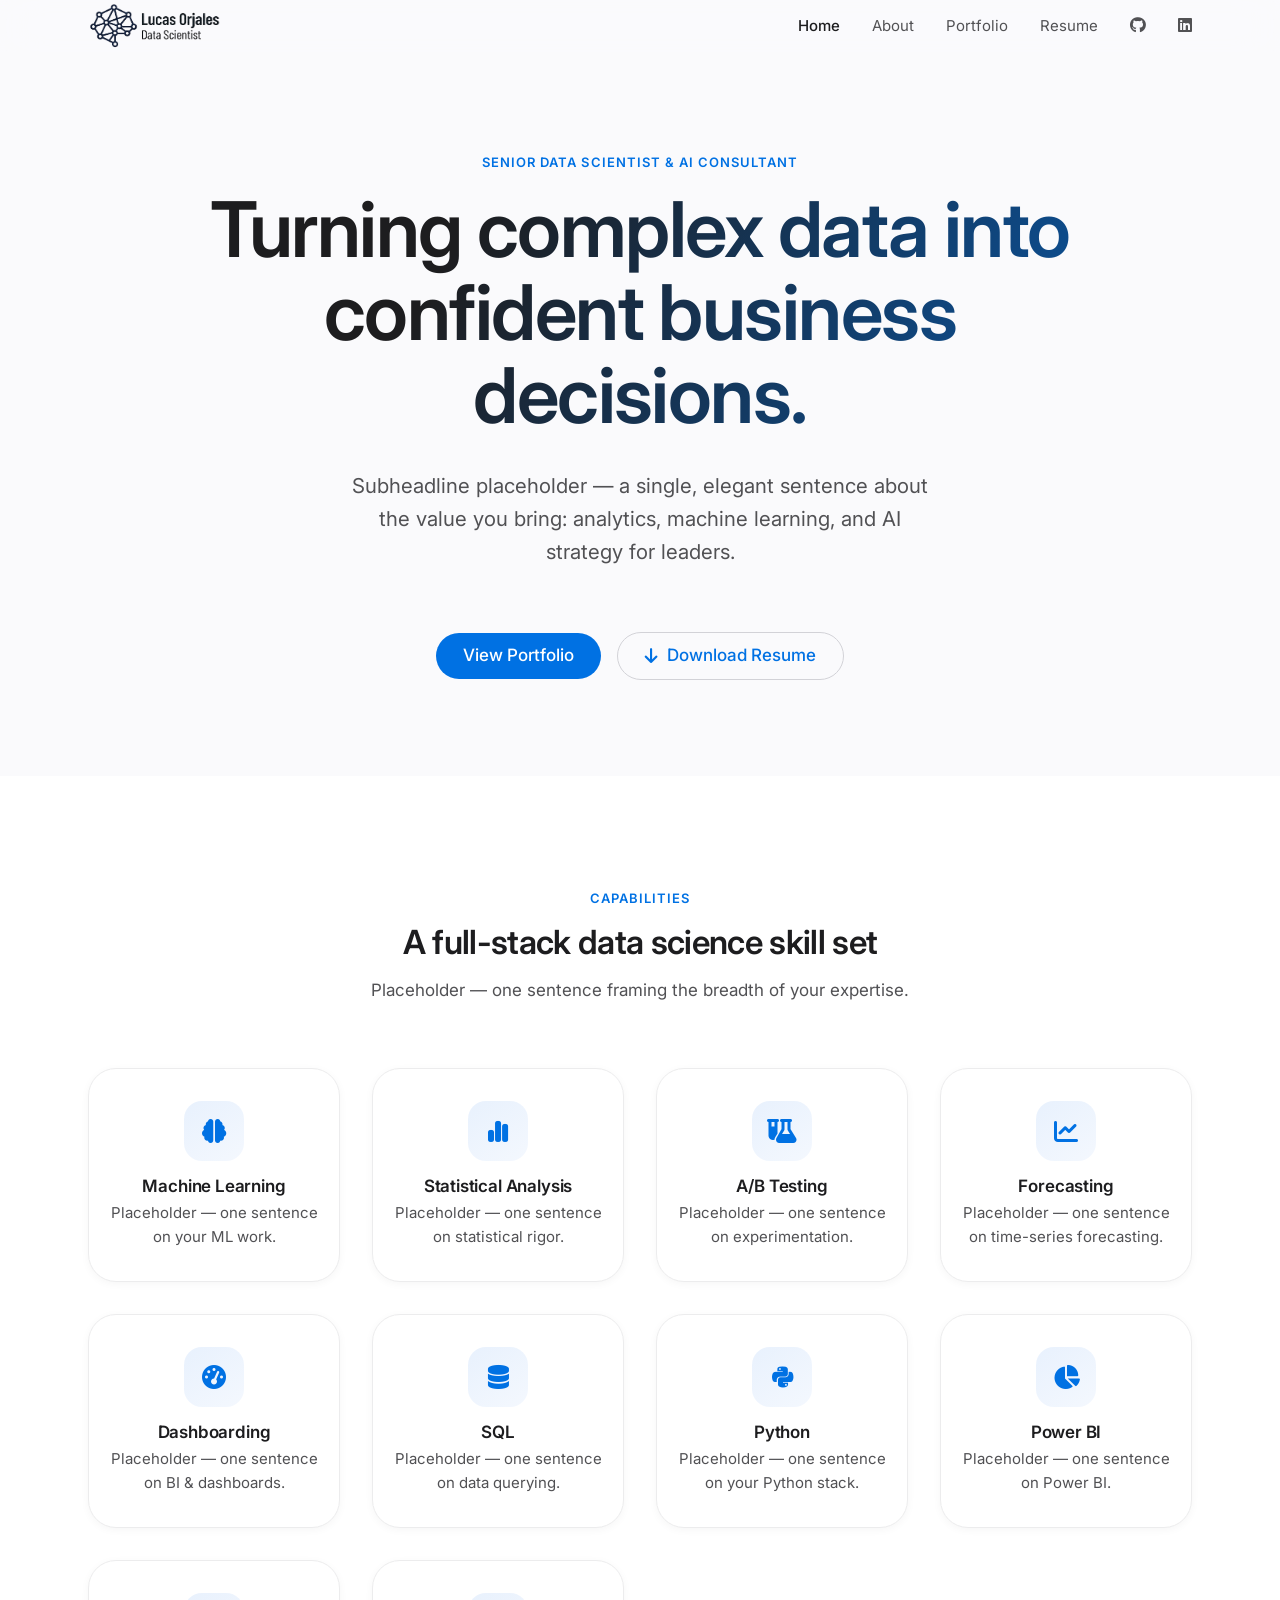
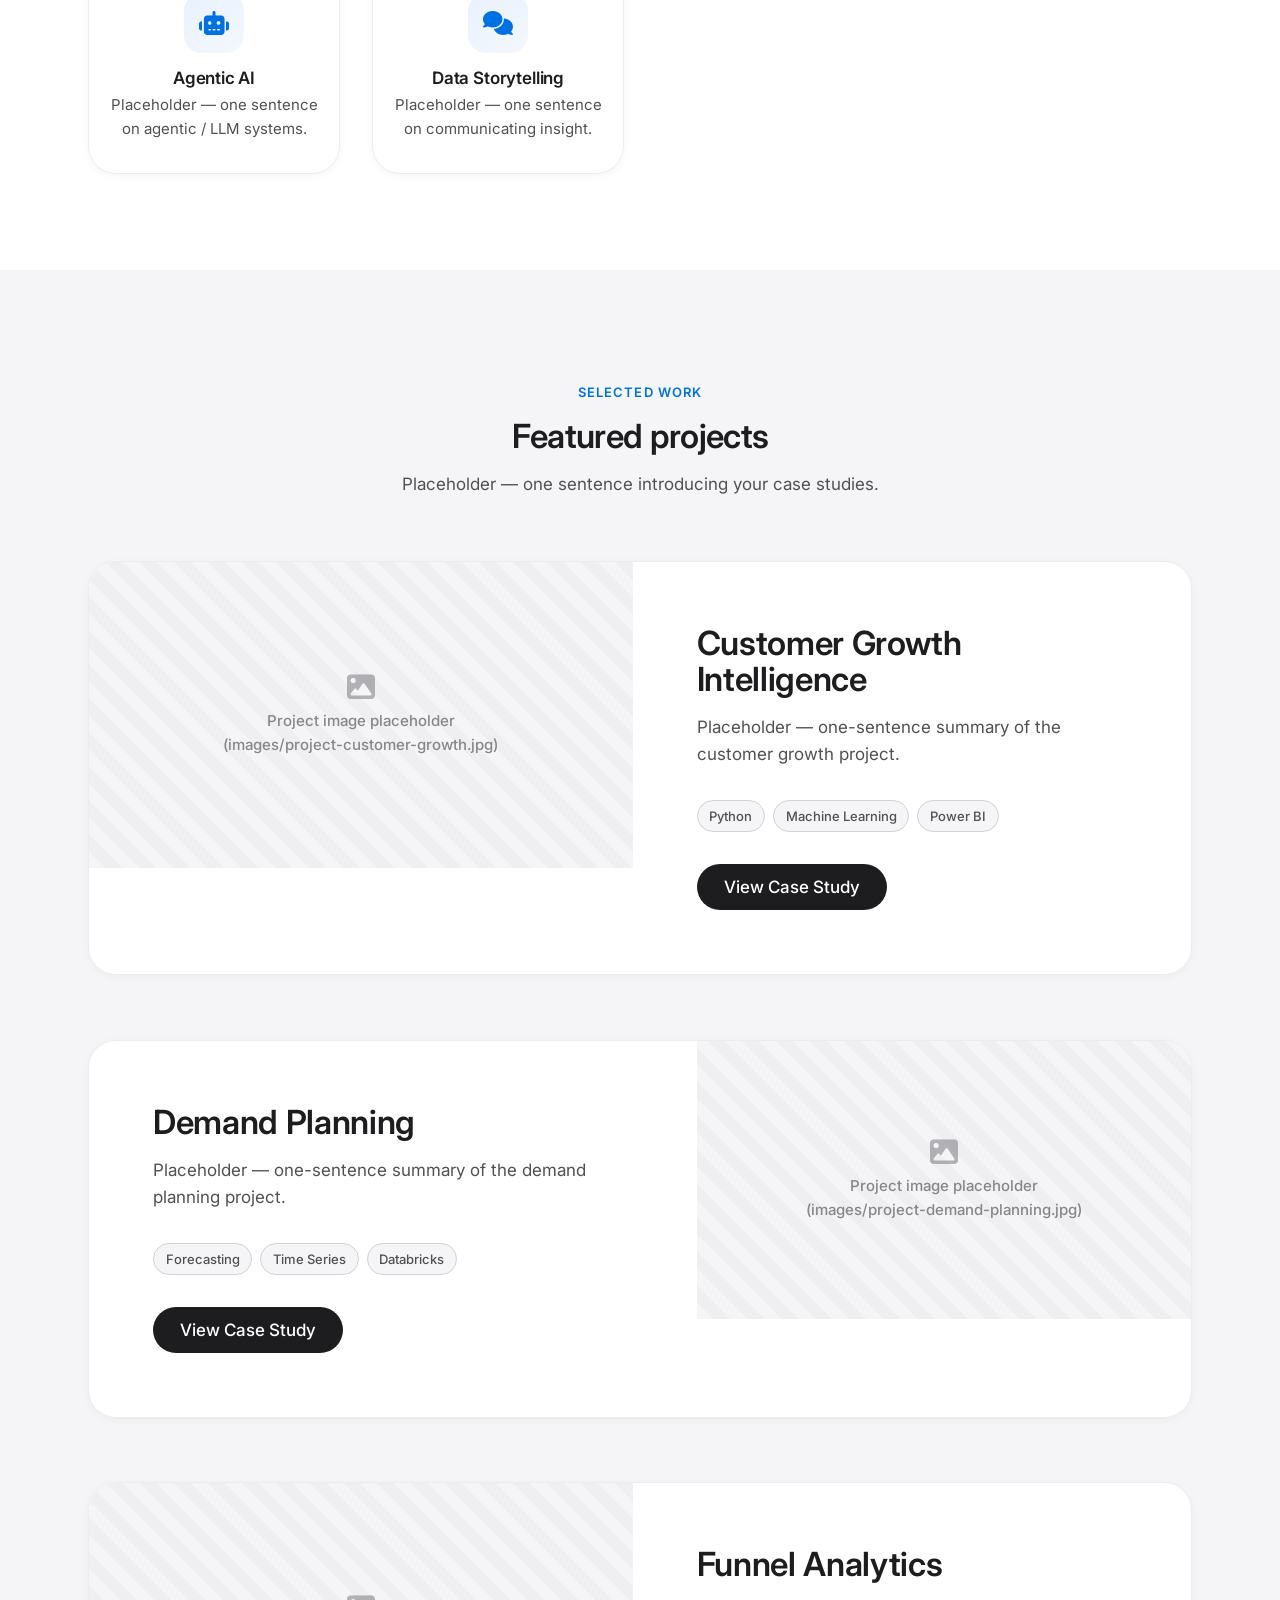
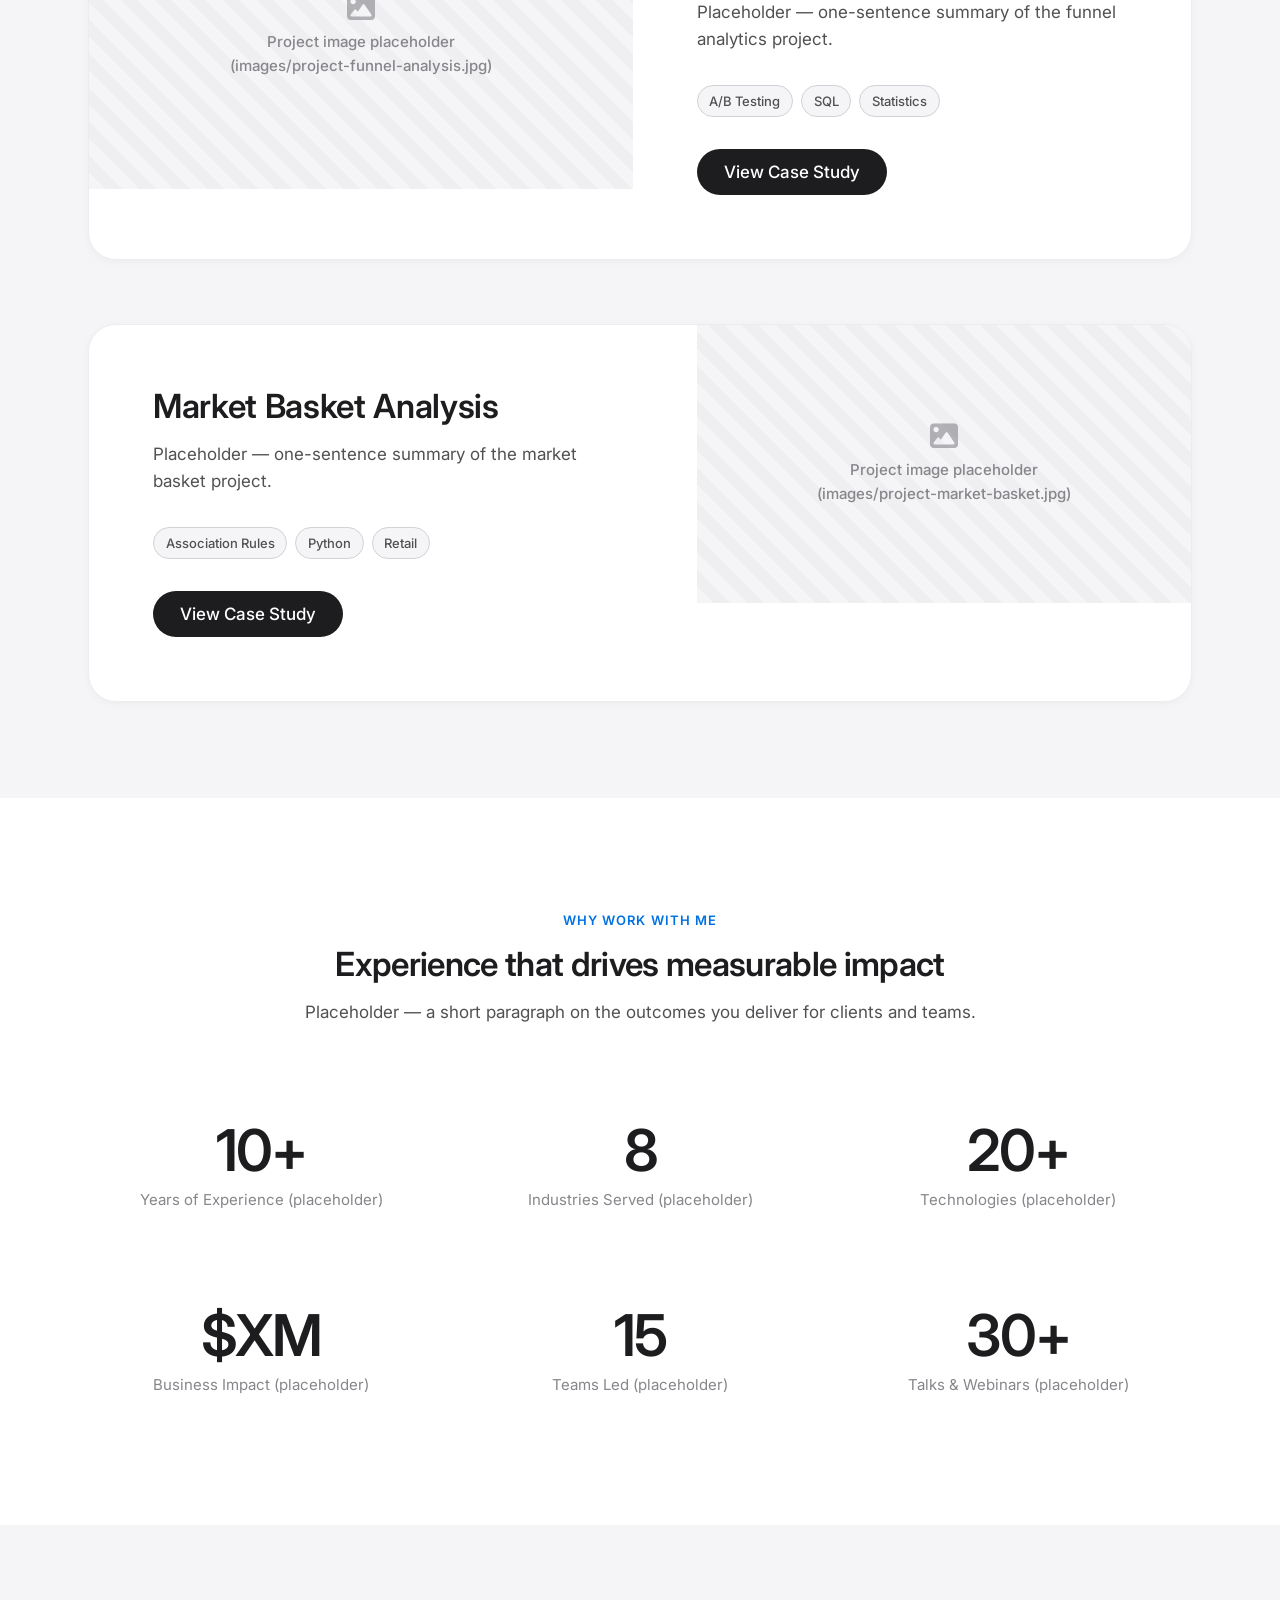
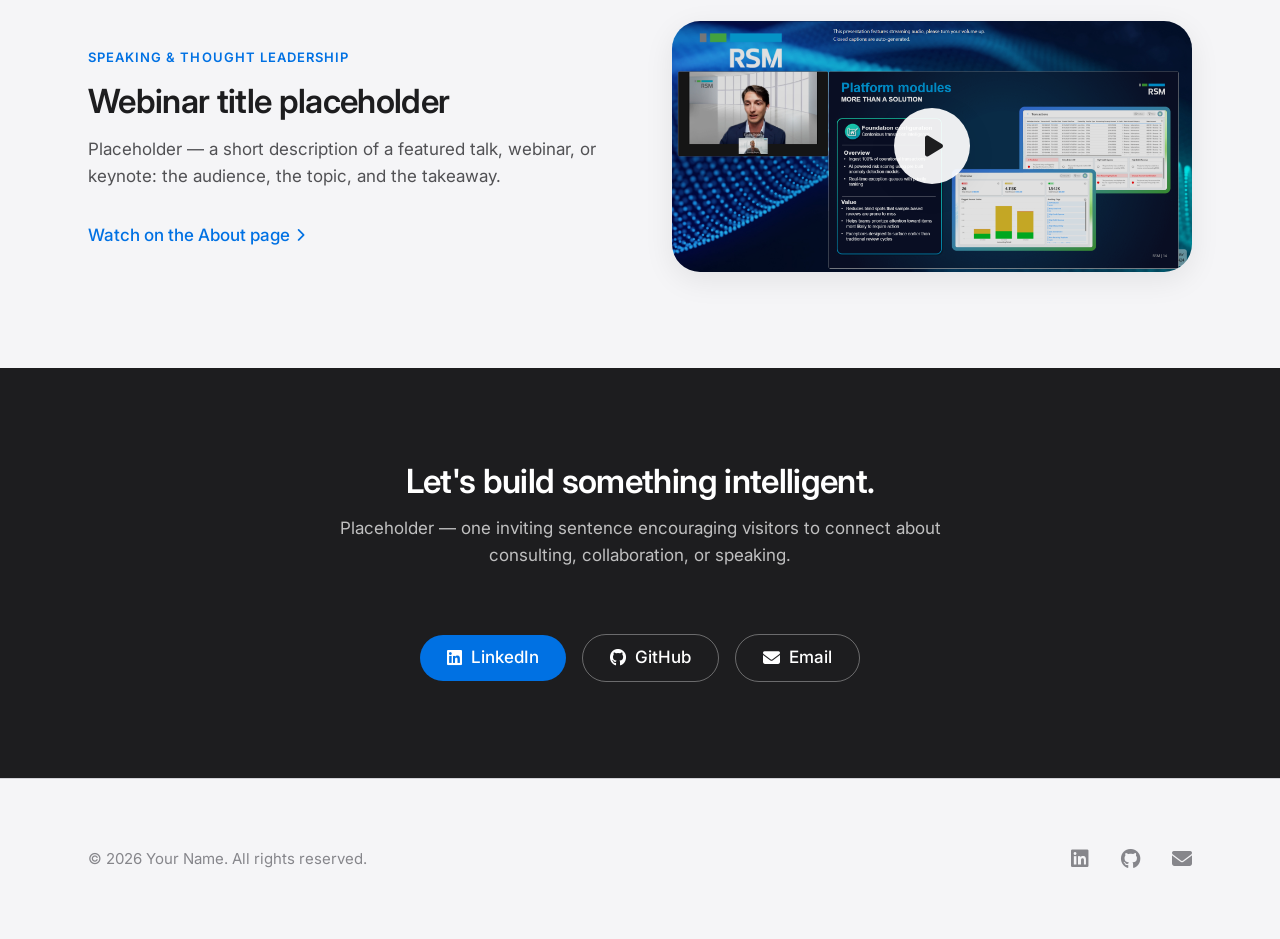
==== index.html @ f29659c0 "Add files via upload Initial files for testing github pages" ====
<!DOCTYPE html>
<html lang="en">
<head>
  <meta charset="UTF-8" />
  <meta name="viewport" content="width=device-width, initial-scale=1.0" />

  <!-- ==========================================================
       REPLACE: page title & meta description for SEO
       ========================================================== -->
  <title>Lucas Orjales — Supervisor Data Scientist</title>
  <meta name="description" content="Placeholder: one-line description of who you are and what you do — used by search engines and social previews." />

  <!-- Social / Open Graph preview (REPLACE image + text) -->
  <meta property="og:title" content="Lucas Orjales — Supervisor Data Scientist" />
  <meta property="og:description" content="Placeholder social share description." />
  <meta property="og:image" content="images/og-preview.jpg" />
  <meta property="og:type" content="website" />

  <!-- Favicon (REPLACE with your own icon) -->
  <link rel="icon" type="image/png" href="images/icon_white.png" />

  <!-- Google Fonts — Inter (clean Apple-like sans-serif) -->
  <link rel="preconnect" href="https://fonts.googleapis.com" />
  <link rel="preconnect" href="https://fonts.gstatic.com" crossorigin />
  <link href="https://fonts.googleapis.com/css2?family=Inter:wght@400;500;600;700&display=swap" rel="stylesheet" />

  <!-- Font Awesome (icons) -->
  <link rel="stylesheet" href="https://cdnjs.cloudflare.com/ajax/libs/font-awesome/6.5.2/css/all.min.css" />

  <!-- Site styles -->
  <link rel="stylesheet" href="css/styles.css" />
</head>
<body>

  <!-- =========================================================================
       NAVIGATION  (identical across pages — keep in sync)
       REPLACE: logo text, GitHub & LinkedIn URLs, resume path
       ========================================================================= -->
  <nav class="nav" aria-label="Primary">
    <div class="nav__inner">
      <!-- REPLACE: your name / initials -->
      <a class="nav__logo" href="index.html">
        <img src="images/logo_black.png" alt="Lucas Orjales Logo">
      </a>

      <div class="nav__links">
        <a class="nav__link" href="index.html">Home</a>
        <a class="nav__link" href="about.html">About</a>
        <a class="nav__link" href="portfolio.html">Portfolio</a>
        <!-- REPLACE: resume PDF path (downloads on click) -->
        <a class="nav__link" href="documents/resume.pdf" download>Resume</a>
        <!-- REPLACE: GitHub & LinkedIn URLs -->
        <a class="nav__link nav__link--icon" href="https://github.com/yourusername" target="_blank" rel="noopener" aria-label="GitHub"><i class="fa-brands fa-github"></i></a>
        <a class="nav__link nav__link--icon" href="https://www.linkedin.com/in/yourusername" target="_blank" rel="noopener" aria-label="LinkedIn"><i class="fa-brands fa-linkedin"></i></a>
      </div>

      <!-- Hamburger (mobile only) -->
      <button class="nav__toggle" aria-label="Open menu" aria-expanded="false" aria-controls="mobileMenu">
        <span></span><span></span>
      </button>
    </div>
  </nav>

  <!-- Mobile menu (mirrors nav links) -->
  <div class="mobile-menu" id="mobileMenu">
    <a href="index.html"><i class="fa-solid fa-house"></i>Home</a>
    <a href="about.html"><i class="fa-solid fa-user"></i>About</a>
    <a href="portfolio.html"><i class="fa-solid fa-layer-group"></i>Portfolio</a>
    <a href="documents/resume.pdf" download><i class="fa-solid fa-file-arrow-down"></i>Resume</a>
    <a href="https://github.com/yourusername" target="_blank" rel="noopener"><i class="fa-brands fa-github"></i>GitHub</a>
    <a href="https://www.linkedin.com/in/yourusername" target="_blank" rel="noopener"><i class="fa-brands fa-linkedin"></i>LinkedIn</a>
  </div>

  <main>

    <!-- =======================================================================
         HERO
         REPLACE: headline, subheadline, portrait image
         ======================================================================= -->
    <header class="hero section--offwhite">
      <div class="container">
        <p class="eyebrow" data-reveal>Senior Data Scientist &amp; AI Consultant</p>

        <!-- REPLACE: main headline -->
        <h1 class="hero__title gradient-text" data-reveal data-reveal-delay="1">
          Turning complex data into confident business decisions.
        </h1>

        <!-- REPLACE: subheadline -->
        <p class="hero__subtitle" data-reveal data-reveal-delay="2">
          Subheadline placeholder — a single, elegant sentence about the value
          you bring: analytics, machine learning, and AI strategy for leaders.
        </p>

        <div class="btn-group btn-group--center" data-reveal data-reveal-delay="3">
          <a class="btn btn--primary" href="portfolio.html">View Portfolio</a>
          <!-- REPLACE: resume PDF path -->
          <a class="btn btn--secondary" href="documents/Lucas Orjales Resume.pdf" download>
            <i class="fa-solid fa-arrow-down"></i> Download Resume
          </a>
        </div>
      </div>
    </header>

    <!-- =======================================================================
         FEATURED SKILLS
         REPLACE: one-sentence description under each skill
         ======================================================================= -->
    <section class="section" aria-labelledby="skills-title">
      <div class="container">
        <div class="section-header" data-reveal>
          <p class="eyebrow">Capabilities</p>
          <h2 id="skills-title">A full-stack data science skill set</h2>
          <p>Placeholder — one sentence framing the breadth of your expertise.</p>
        </div>

        <div class="grid grid--auto">
          <!-- Each skill card: REPLACE the one-sentence description -->
          <article class="card skill-card" data-reveal>
            <div class="skill-card__icon"><i class="fa-solid fa-brain"></i></div>
            <h3>Machine Learning</h3>
            <p>Placeholder — one sentence on your ML work.</p>
          </article>

          <article class="card skill-card" data-reveal data-reveal-delay="1">
            <div class="skill-card__icon"><i class="fa-solid fa-chart-simple"></i></div>
            <h3>Statistical Analysis</h3>
            <p>Placeholder — one sentence on statistical rigor.</p>
          </article>

          <article class="card skill-card" data-reveal data-reveal-delay="2">
            <div class="skill-card__icon"><i class="fa-solid fa-flask-vial"></i></div>
            <h3>A/B Testing</h3>
            <p>Placeholder — one sentence on experimentation.</p>
          </article>

          <article class="card skill-card" data-reveal data-reveal-delay="3">
            <div class="skill-card__icon"><i class="fa-solid fa-chart-line"></i></div>
            <h3>Forecasting</h3>
            <p>Placeholder — one sentence on time-series forecasting.</p>
          </article>

          <article class="card skill-card" data-reveal>
            <div class="skill-card__icon"><i class="fa-solid fa-gauge-high"></i></div>
            <h3>Dashboarding</h3>
            <p>Placeholder — one sentence on BI &amp; dashboards.</p>
          </article>

          <article class="card skill-card" data-reveal data-reveal-delay="1">
            <div class="skill-card__icon"><i class="fa-solid fa-database"></i></div>
            <h3>SQL</h3>
            <p>Placeholder — one sentence on data querying.</p>
          </article>

          <article class="card skill-card" data-reveal data-reveal-delay="2">
            <div class="skill-card__icon"><i class="fa-brands fa-python"></i></div>
            <h3>Python</h3>
            <p>Placeholder — one sentence on your Python stack.</p>
          </article>

          <article class="card skill-card" data-reveal data-reveal-delay="3">
            <div class="skill-card__icon"><i class="fa-solid fa-chart-pie"></i></div>
            <h3>Power BI</h3>
            <p>Placeholder — one sentence on Power BI.</p>
          </article>

          <article class="card skill-card" data-reveal>
            <div class="skill-card__icon"><i class="fa-solid fa-robot"></i></div>
            <h3>Agentic AI</h3>
            <p>Placeholder — one sentence on agentic / LLM systems.</p>
          </article>

          <article class="card skill-card" data-reveal data-reveal-delay="1">
            <div class="skill-card__icon"><i class="fa-solid fa-comments"></i></div>
            <h3>Data Storytelling</h3>
            <p>Placeholder — one sentence on communicating insight.</p>
          </article>
        </div>
      </div>
    </section>

    <!-- =======================================================================
         FEATURED PROJECTS  (large horizontal cards)
         REPLACE: summaries, tags, images. Links go to project case studies.
         ======================================================================= -->
    <section class="section section--mist" aria-labelledby="projects-title">
      <div class="container">
        <div class="section-header" data-reveal>
          <p class="eyebrow">Selected Work</p>
          <h2 id="projects-title">Featured projects</h2>
          <p>Placeholder — one sentence introducing your case studies.</p>
        </div>

        <div class="grid" style="gap: var(--space-lg);">

          <!-- Project 1 -->
          <article class="feature-card" data-reveal>
            <div class="feature-card__media">
              <!-- REPLACE with: <img src="images/project-customer-growth.jpg" alt="..."> -->
              <div class="placeholder placeholder--wide">
                <i class="fa-solid fa-image"></i>
                <span>Project image placeholder<br>(images/project-customer-growth.jpg)</span>
              </div>
            </div>
            <div class="feature-card__body">
              <h3>Customer Growth Intelligence</h3>
              <p>Placeholder — one-sentence summary of the customer growth project.</p>
              <div class="tag-list">
                <span class="tag">Python</span>
                <span class="tag">Machine Learning</span>
                <span class="tag">Power BI</span>
              </div>
              <a class="btn btn--dark" href="projects/customer-growth.html">View Case Study</a>
            </div>
          </article>

          <!-- Project 2 -->
          <article class="feature-card" data-reveal>
            <div class="feature-card__media">
              <!-- REPLACE with: <img src="images/project-demand-planning.jpg" alt="..."> -->
              <div class="placeholder placeholder--wide">
                <i class="fa-solid fa-image"></i>
                <span>Project image placeholder<br>(images/project-demand-planning.jpg)</span>
              </div>
            </div>
            <div class="feature-card__body">
              <h3>Demand Planning</h3>
              <p>Placeholder — one-sentence summary of the demand planning project.</p>
              <div class="tag-list">
                <span class="tag">Forecasting</span>
                <span class="tag">Time Series</span>
                <span class="tag">Databricks</span>
              </div>
              <a class="btn btn--dark" href="projects/demand-planning.html">View Case Study</a>
            </div>
          </article>

          <!-- Project 3 -->
          <article class="feature-card" data-reveal>
            <div class="feature-card__media">
              <!-- REPLACE with: <img src="images/project-funnel-analysis.jpg" alt="..."> -->
              <div class="placeholder placeholder--wide">
                <i class="fa-solid fa-image"></i>
                <span>Project image placeholder<br>(images/project-funnel-analysis.jpg)</span>
              </div>
            </div>
            <div class="feature-card__body">
              <h3>Funnel Analytics</h3>
              <p>Placeholder — one-sentence summary of the funnel analytics project.</p>
              <div class="tag-list">
                <span class="tag">A/B Testing</span>
                <span class="tag">SQL</span>
                <span class="tag">Statistics</span>
              </div>
              <a class="btn btn--dark" href="projects/funnel-analysis.html">View Case Study</a>
            </div>
          </article>

          <!-- Project 4 -->
          <article class="feature-card" data-reveal>
            <div class="feature-card__media">
              <!-- REPLACE with: <img src="images/project-market-basket.jpg" alt="..."> -->
              <div class="placeholder placeholder--wide">
                <i class="fa-solid fa-image"></i>
                <span>Project image placeholder<br>(images/project-market-basket.jpg)</span>
              </div>
            </div>
            <div class="feature-card__body">
              <h3>Market Basket Analysis</h3>
              <p>Placeholder — one-sentence summary of the market basket project.</p>
              <div class="tag-list">
                <span class="tag">Association Rules</span>
                <span class="tag">Python</span>
                <span class="tag">Retail</span>
              </div>
              <a class="btn btn--dark" href="projects/market-basket.html">View Case Study</a>
            </div>
          </article>

        </div>
      </div>
    </section>

    <!-- =======================================================================
         WHY WORK WITH ME  (stat highlights)
         REPLACE: every number and label below
         ======================================================================= -->
    <section class="section" aria-labelledby="why-title">
      <div class="container">
        <div class="section-header" data-reveal>
          <p class="eyebrow">Why Work With Me</p>
          <h2 id="why-title">Experience that drives measurable impact</h2>
          <p>Placeholder — a short paragraph on the outcomes you deliver for clients and teams.</p>
        </div>

        <div class="grid grid--3">
          <div class="stat" data-reveal>
            <div class="stat__number">10+</div>
            <span class="stat__label">Years of Experience (placeholder)</span>
          </div>
          <div class="stat" data-reveal data-reveal-delay="1">
            <div class="stat__number">8</div>
            <span class="stat__label">Industries Served (placeholder)</span>
          </div>
          <div class="stat" data-reveal data-reveal-delay="2">
            <div class="stat__number">20+</div>
            <span class="stat__label">Technologies (placeholder)</span>
          </div>
          <div class="stat" data-reveal>
            <div class="stat__number">$XM</div>
            <span class="stat__label">Business Impact (placeholder)</span>
          </div>
          <div class="stat" data-reveal data-reveal-delay="1">
            <div class="stat__number">15</div>
            <span class="stat__label">Teams Led (placeholder)</span>
          </div>
          <div class="stat" data-reveal data-reveal-delay="2">
            <div class="stat__number">30+</div>
            <span class="stat__label">Talks &amp; Webinars (placeholder)</span>
          </div>
        </div>
      </div>
    </section>

    <!-- =======================================================================
         SPEAKING & THOUGHT LEADERSHIP
         REPLACE: webinar title, description, video/thumbnail
         ======================================================================= -->
    <section class="section section--mist" aria-labelledby="speaking-title">
      <div class="container">
        <div class="grid grid--2" style="align-items:center; gap: var(--space-lg);">
          <div data-reveal>
            <p class="eyebrow">Speaking &amp; Thought Leadership</p>
            <h2 id="speaking-title">Webinar title placeholder</h2>
            <p style="margin-top: var(--space-sm);">
              Placeholder — a short description of a featured talk, webinar, or
              keynote: the audience, the topic, and the takeaway.
            </p>
            <a class="link-arrow" href="https://rsmcanada.com/events/2026-events/enterprise-operational-intelligence-smarter-decisions-through-ai.html" style="margin-top: var(--space-md);">
              Watch on the About page <i class="fa-solid fa-chevron-right"></i>
            </a>
          </div>

          <!-- Video thumbnail with play overlay -->
          <div class="video-block" data-reveal data-reveal-delay="1">
            <img 
              src="images/webinar_thumbnail.png" 
              alt="Enterprise Operational Intelligence Webinar"
              class="video-block__thumbnail"
            />

            <a 
              class="video-block__play"
              href="https://rsmcanada.com/events/2026-events/enterprise-operational-intelligence-smarter-decisions-through-ai.html"
              target="_blank"
              rel="noopener noreferrer"
              aria-label="Watch webinar"
            >
              <span><i class="fa-solid fa-play"></i></span>
            </a>
          </div>
        </div>
      </div>
    </section>

    <!-- =======================================================================
         CONTACT CTA
         REPLACE: LinkedIn / GitHub / email
         ======================================================================= -->
    <section class="section section--dark text-center" aria-labelledby="contact-title">
      <div class="container container--narrow">
        <h2 id="contact-title" data-reveal>Let's build something intelligent.</h2>
        <p data-reveal data-reveal-delay="1" style="margin-top: var(--space-sm);">
          Placeholder — one inviting sentence encouraging visitors to connect
          about consulting, collaboration, or speaking.
        </p>
        <div class="btn-group btn-group--center" data-reveal data-reveal-delay="2" style="margin-top: var(--space-lg);">
          <a class="btn btn--primary" href="https://www.linkedin.com/in/yourusername" target="_blank" rel="noopener">
            <i class="fa-brands fa-linkedin"></i> LinkedIn
          </a>
          <a class="btn btn--ghost" href="https://github.com/yourusername" target="_blank" rel="noopener">
            <i class="fa-brands fa-github"></i> GitHub
          </a>
          <!-- REPLACE: your email address -->
          <a class="btn btn--ghost" href="mailto:you@example.com">
            <i class="fa-solid fa-envelope"></i> Email
          </a>
        </div>
      </div>
    </section>

  </main>

  <!-- =========================================================================
       FOOTER  (identical across pages — keep in sync)
       ========================================================================= -->
  <footer class="footer">
    <div class="container footer__inner">
      <p class="footer__copy">© <span id="year">2026</span> Your Name. All rights reserved. <!-- REPLACE name --></p>
      <div class="footer__socials">
        <a href="https://www.linkedin.com/in/yourusername" target="_blank" rel="noopener" aria-label="LinkedIn"><i class="fa-brands fa-linkedin"></i></a>
        <a href="https://github.com/yourusername" target="_blank" rel="noopener" aria-label="GitHub"><i class="fa-brands fa-github"></i></a>
        <a href="mailto:you@example.com" aria-label="Email"><i class="fa-solid fa-envelope"></i></a>
      </div>
    </div>
  </footer>

  <script src="js/main.js"></script>
  <!-- Auto-update footer year -->
  <script>document.getElementById("year").textContent = new Date().getFullYear();</script>
</body>
</html>
---- css/styles.css ----
/* ==========================================================================
   PORTFOLIO — APPLE-INSPIRED DESIGN SYSTEM
   Senior Data Scientist & AI Consultant
   --------------------------------------------------------------------------
   Pure HTML5 / CSS3 / Vanilla JS. No frameworks, no build tools.
   This single stylesheet powers every page. Edit design tokens in
   :root below to re-theme the entire site.
   ========================================================================== */

/* --------------------------------------------------------------------------
   1. DESIGN TOKENS
   -------------------------------------------------------------------------- */
:root {
  /* --- Color palette (neutral, premium) --- */
  --color-white:        #ffffff;
  --color-offwhite:     #fafafc;   /* soft page background */
  --color-mist:         #f5f5f7;   /* Apple-style light gray section */
  --color-gray-100:     #ececed;
  --color-gray-200:     #d2d2d7;   /* hairline borders */
  --color-gray-400:     #86868b;   /* secondary text */
  --color-gray-600:     #515154;
  --color-charcoal:     #1d1d1f;   /* primary text / near-black */
  --color-ink:          #111113;

  /* Accent — used sparingly */
  --color-accent:       #0071e3;   /* Apple blue */
  --color-accent-hover: #0077ed;
  --color-accent-soft:  #e8f1fd;

  /* --- Typography --- */
  --font-sans: "Inter", -apple-system, BlinkMacSystemFont, "Segoe UI",
               Roboto, Helvetica, Arial, sans-serif;

  /* Fluid type scale (clamp = min, preferred, max) */
  --fs-hero:     clamp(2.75rem, 6vw, 5rem);
  --fs-display:  clamp(2.25rem, 4.5vw, 3.75rem);
  --fs-h1:       clamp(2rem, 3.5vw, 3rem);
  --fs-h2:       clamp(1.6rem, 2.6vw, 2.25rem);
  --fs-h3:       clamp(1.25rem, 1.8vw, 1.5rem);
  --fs-lead:     clamp(1.125rem, 1.6vw, 1.4rem);
  --fs-body:     1.0625rem;
  --fs-small:    0.9375rem;
  --fs-caption:  0.8125rem;

  /* --- Spacing scale --- */
  --space-xs:  0.5rem;
  --space-sm:  1rem;
  --space-md:  2rem;
  --space-lg:  4rem;
  --space-xl:  6rem;
  --space-2xl: 9rem;

  /* --- Layout --- */
  --max-width:      1200px;
  --max-width-text: 760px;
  --nav-height:     52px;

  /* --- Radii --- */
  --radius-sm:  10px;
  --radius-md:  18px;
  --radius-lg:  28px;
  --radius-pill: 980px;

  /* --- Shadows (soft, layered) --- */
  --shadow-sm: 0 2px 8px rgba(0, 0, 0, 0.04);
  --shadow-md: 0 8px 30px rgba(0, 0, 0, 0.08);
  --shadow-lg: 0 20px 60px rgba(0, 0, 0, 0.12);

  /* --- Motion --- */
  --ease: cubic-bezier(0.4, 0, 0.2, 1);
  --ease-out: cubic-bezier(0.16, 1, 0.3, 1);
  --dur-fast: 0.25s;
  --dur:      0.4s;
  --dur-slow: 0.8s;
}

/* --------------------------------------------------------------------------
   2. RESET & BASE
   -------------------------------------------------------------------------- */
*,
*::before,
*::after { box-sizing: border-box; }

* { margin: 0; padding: 0; }

html {
  scroll-behavior: smooth;
  scroll-padding-top: calc(var(--nav-height) + 20px); /* offset for sticky nav */
  -webkit-text-size-adjust: 100%;
}

body {
  font-family: var(--font-sans);
  font-size: var(--fs-body);
  line-height: 1.6;
  color: var(--color-charcoal);
  background-color: var(--color-white);
  -webkit-font-smoothing: antialiased;
  -moz-osx-font-smoothing: grayscale;
  overflow-x: hidden;
}

img,
video { display: block; max-width: 100%; height: auto; }

a { color: inherit; text-decoration: none; }

ul { list-style: none; }

button { font-family: inherit; cursor: pointer; border: none; background: none; }

/* Respect users who prefer reduced motion */
@media (prefers-reduced-motion: reduce) {
  html { scroll-behavior: auto; }
  *,
  *::before,
  *::after {
    animation-duration: 0.001ms !important;
    transition-duration: 0.001ms !important;
    animation-iteration-count: 1 !important;
  }
}

/* --------------------------------------------------------------------------
   3. TYPOGRAPHY
   -------------------------------------------------------------------------- */
h1, h2, h3, h4 {
  font-weight: 600;
  line-height: 1.08;
  letter-spacing: -0.02em;
  color: var(--color-charcoal);
}

h1 { font-size: var(--fs-h1); }
h2 { font-size: var(--fs-h2); }
h3 { font-size: var(--fs-h3); letter-spacing: -0.01em; }

p { color: var(--color-gray-600); }

.eyebrow {
  display: inline-block;
  font-size: var(--fs-caption);
  font-weight: 600;
  letter-spacing: 0.08em;
  text-transform: uppercase;
  color: var(--color-accent);
  margin-bottom: var(--space-sm);
}

.lead {
  font-size: var(--fs-lead);
  line-height: 1.5;
  color: var(--color-gray-600);
  font-weight: 400;
}

.text-center { text-align: center; }

/* Gradient text accent (used sparingly on select headlines) */
.gradient-text {
  background: linear-gradient(120deg, var(--color-charcoal) 30%, var(--color-accent) 130%);
  -webkit-background-clip: text;
  background-clip: text;
  -webkit-text-fill-color: transparent;
  color: transparent;
}

/* --------------------------------------------------------------------------
   4. LAYOUT HELPERS
   -------------------------------------------------------------------------- */
.container {
  width: 100%;
  max-width: var(--max-width);
  margin-inline: auto;
  padding-inline: clamp(1.25rem, 5vw, 3rem);
}

.container--narrow { max-width: var(--max-width-text); }

.section {
  padding-block: var(--space-xl);
}

.section--tight { padding-block: var(--space-lg); }
.section--tall  { padding-block: var(--space-2xl); }

.section--mist    { background-color: var(--color-mist); }
.section--offwhite{ background-color: var(--color-offwhite); }
.section--dark {
  background-color: var(--color-charcoal);
  color: var(--color-white);
}
.section--dark h1,
.section--dark h2,
.section--dark h3 { color: var(--color-white); }
.section--dark p  { color: rgba(255, 255, 255, 0.72); }

.section-header {
  max-width: var(--max-width-text);
  margin-inline: auto;
  margin-bottom: var(--space-lg);
  text-align: center;
}
.section-header p { margin-top: var(--space-sm); }

/* --------------------------------------------------------------------------
   5. BUTTONS
   -------------------------------------------------------------------------- */
.btn {
  display: inline-flex;
  align-items: center;
  justify-content: center;
  gap: 0.5em;
  font-size: var(--fs-body);
  font-weight: 500;
  line-height: 1;
  padding: 0.85em 1.6em;
  border-radius: var(--radius-pill);
  transition: transform var(--dur-fast) var(--ease),
              background-color var(--dur-fast) var(--ease),
              color var(--dur-fast) var(--ease),
              box-shadow var(--dur-fast) var(--ease);
  white-space: nowrap;
}
.btn:active { transform: scale(0.97); }

.btn--primary {
  background-color: var(--color-accent);
  color: var(--color-white);
}
.btn--primary:hover {
  background-color: var(--color-accent-hover);
  transform: translateY(-2px);
  box-shadow: var(--shadow-md);
}

.btn--secondary {
  background-color: transparent;
  color: var(--color-accent);
  border: 1px solid var(--color-gray-200);
}
.btn--secondary:hover {
  background-color: var(--color-mist);
  transform: translateY(-2px);
}

.btn--dark {
  background-color: var(--color-charcoal);
  color: var(--color-white);
}
.btn--dark:hover {
  background-color: #000;
  transform: translateY(-2px);
  box-shadow: var(--shadow-md);
}

.btn--ghost {
  background-color: transparent;
  color: var(--color-white);
  border: 1px solid rgba(255, 255, 255, 0.35);
}
.btn--ghost:hover {
  background-color: rgba(255, 255, 255, 0.12);
  transform: translateY(-2px);
}

.btn--large { padding: 1.05em 2.2em; font-size: var(--fs-lead); }

/* Text link with subtle arrow (Apple "chevron" style) */
.link-arrow {
  display: inline-flex;
  align-items: center;
  gap: 0.35em;
  color: var(--color-accent);
  font-weight: 500;
  transition: gap var(--dur-fast) var(--ease);
}
.link-arrow i { font-size: 0.8em; transition: transform var(--dur-fast) var(--ease); }
.link-arrow:hover { gap: 0.6em; }
.link-arrow:hover i { transform: translateX(2px); }

.btn-group {
  display: flex;
  flex-wrap: wrap;
  gap: var(--space-sm);
  align-items: center;
}
.btn-group--center { justify-content: center; }

/* --------------------------------------------------------------------------
   6. NAVIGATION (sticky, glassmorphism)
   -------------------------------------------------------------------------- */
.nav {
  position: fixed;
  top: 0;
  left: 0;
  right: 0;
  z-index: 1000;
  height: var(--nav-height);
  background-color: rgba(250, 250, 252, 0.72);
  backdrop-filter: saturate(180%) blur(20px);
  -webkit-backdrop-filter: saturate(180%) blur(20px);
  border-bottom: 1px solid transparent;
  transition: border-color var(--dur) var(--ease),
              background-color var(--dur) var(--ease);
}
/* Hairline appears once the user scrolls (toggled in main.js) */
.nav.is-scrolled { border-bottom-color: var(--color-gray-200); }

.nav__inner {
  max-width: var(--max-width);
  height: 100%;
  margin-inline: auto;
  padding-inline: clamp(1.25rem, 5vw, 3rem);
  display: flex;
  align-items: center;
  justify-content: space-between;
}
.nav__logo img {
  max-height: 50px;
  width: auto;
}
.nav__logo {
  font-size: 1.15rem;
  font-weight: 600;
  letter-spacing: -0.02em;
  color: var(--color-charcoal);
}
.nav__logo span { color: var(--color-accent); }

.nav__links {
  display: flex;
  align-items: center;
  gap: clamp(1rem, 2.5vw, 2rem);
}

.nav__link {
  font-size: var(--fs-small);
  color: var(--color-gray-600);
  font-weight: 400;
  position: relative;
  transition: color var(--dur-fast) var(--ease);
}
.nav__link:hover { color: var(--color-charcoal); }
.nav__link.is-active { color: var(--color-charcoal); font-weight: 500; }

.nav__link--icon { font-size: 1rem; }

.nav__cta {
  font-size: var(--fs-small);
  color: var(--color-accent);
  font-weight: 500;
}
.nav__cta:hover { color: var(--color-accent-hover); }

/* Hamburger toggle (hidden on desktop) */
.nav__toggle {
  display: none;
  width: 30px;
  height: 30px;
  position: relative;
}
.nav__toggle span {
  position: absolute;
  left: 4px;
  right: 4px;
  height: 1.5px;
  background-color: var(--color-charcoal);
  transition: transform var(--dur) var(--ease), opacity var(--dur) var(--ease);
}
.nav__toggle span:nth-child(1) { top: 10px; }
.nav__toggle span:nth-child(2) { bottom: 10px; }
.nav__toggle.is-open span:nth-child(1) { transform: translateY(4px) rotate(45deg); }
.nav__toggle.is-open span:nth-child(2) { transform: translateY(-4px) rotate(-45deg); }

/* --------------------------------------------------------------------------
   7. MOBILE MENU
   -------------------------------------------------------------------------- */
.mobile-menu {
  position: fixed;
  inset: var(--nav-height) 0 0 0;
  z-index: 999;
  background-color: rgba(250, 250, 252, 0.98);
  backdrop-filter: blur(20px);
  -webkit-backdrop-filter: blur(20px);
  padding: var(--space-lg) clamp(1.5rem, 6vw, 3rem);
  display: flex;
  flex-direction: column;
  gap: var(--space-xs);
  transform: translateX(100%);
  transition: transform var(--dur) var(--ease-out);
  overflow-y: auto;
}
.mobile-menu.is-open { transform: translateX(0); }

.mobile-menu a {
  font-size: 1.6rem;
  font-weight: 500;
  color: var(--color-charcoal);
  padding-block: var(--space-sm);
  border-bottom: 1px solid var(--color-gray-100);
  display: flex;
  align-items: center;
  gap: 0.6em;
}
.mobile-menu a i { color: var(--color-gray-400); font-size: 1.1rem; }

/* Lock scroll when mobile menu open (class added to <body> via JS) */
body.no-scroll { overflow: hidden; }

/* --------------------------------------------------------------------------
   8. HERO SECTIONS
   -------------------------------------------------------------------------- */
.hero {
  padding-top: calc(var(--nav-height) + var(--space-xl));
  padding-bottom: var(--space-xl);
  text-align: center;
}

.hero__title {
  font-size: var(--fs-hero);
  font-weight: 600;
  max-width: 20ch;
  margin-inline: auto;
}
.hero__subtitle {
  font-size: var(--fs-lead);
  color: var(--color-gray-600);
  max-width: 46ch;
  margin: var(--space-md) auto var(--space-lg);
}

.hero-home__portrait {
  max-width: 420px;
  margin: var(--space-lg) auto 0;
  border-radius: 24px;
  overflow: hidden;
}

.hero-home__portrait img {
  width: 100%;
  height: auto;
  display: block;
  object-fit: cover;
}

/* --------------------------------------------------------------------------
   9. IMAGE / MEDIA PLACEHOLDERS
   Visible dashed frames so you can see exactly where to drop assets.
   Replace the enclosing <img>/<video> or set a background image, then you
   can delete the .placeholder styling.
   -------------------------------------------------------------------------- */
.placeholder {
  display: flex;
  flex-direction: column;
  align-items: center;
  justify-content: center;
  gap: 0.5rem;
  text-align: center;
  background: repeating-linear-gradient(
      45deg,
      var(--color-mist),
      var(--color-mist) 12px,
      #efeff1 12px,
      #efeff1 24px);
  border: 1.5px dashed var(--color-gray-200);
  border-radius: var(--radius-md);
  color: var(--color-gray-400);
  font-size: var(--fs-small);
  font-weight: 500;
  padding: var(--space-md);
  overflow: hidden;
}
.placeholder i { font-size: 1.75rem; opacity: 0.6; }
.placeholder span { max-width: 32ch; }

/* Common aspect ratios for placeholders */
.placeholder--portrait  { aspect-ratio: 3 / 4; border-radius: var(--radius-lg); }
.placeholder--square    { aspect-ratio: 1 / 1; }
.placeholder--wide      { aspect-ratio: 16 / 9; }
.placeholder--ultrawide { aspect-ratio: 21 / 9; }
.placeholder--banner    { aspect-ratio: 16 / 6; }

.placeholder--dark {
  background: repeating-linear-gradient(
      45deg,
      #2a2a2c, #2a2a2c 12px, #323234 12px, #323234 24px);
  border-color: rgba(255, 255, 255, 0.2);
  color: rgba(255, 255, 255, 0.6);
}

/* --------------------------------------------------------------------------
   10. CARDS
   -------------------------------------------------------------------------- */
.card {
  background-color: var(--color-white);
  border-radius: var(--radius-lg);
  padding: var(--space-md);
  box-shadow: var(--shadow-sm);
  border: 1px solid var(--color-gray-100);
  transition: transform var(--dur) var(--ease-out),
              box-shadow var(--dur) var(--ease-out);
}
.card:hover {
  transform: translateY(-6px);
  box-shadow: var(--shadow-lg);
}

/* Generic responsive grids */
.grid { display: grid; gap: var(--space-md); }
.grid--2 { grid-template-columns: repeat(2, 1fr); }
.grid--3 { grid-template-columns: repeat(3, 1fr); }
.grid--4 { grid-template-columns: repeat(4, 1fr); }
.hero-grid { grid-template-columns: 1.3fr 0.7fr;}
.grid--auto {
  grid-template-columns: repeat(auto-fit, minmax(220px, 1fr));
}

/* --- Skill icon cards --- */
.skill-card {
  text-align: center;
  padding: var(--space-md) var(--space-sm);
}
.skill-card__icon {
  width: 60px;
  height: 60px;
  margin: 0 auto var(--space-sm);
  display: grid;
  place-items: center;
  border-radius: var(--radius-md);
  background: linear-gradient(145deg, var(--color-accent-soft), #f4f8fe);
  color: var(--color-accent);
  font-size: 1.5rem;
}
.skill-card h3 { font-size: var(--fs-body); margin-bottom: 0.35rem; }
.skill-card p { font-size: var(--fs-small); }

/* --------------------------------------------------------------------------
   11. FEATURED PROJECT CARDS (large horizontal)
   -------------------------------------------------------------------------- */
.feature-card {
  display: grid;
  grid-template-columns: 1.1fr 1fr;
  align-items: center;
  gap: var(--space-lg);
  background-color: var(--color-white);
  border-radius: var(--radius-lg);
  overflow: hidden;
  box-shadow: var(--shadow-sm);
  border: 1px solid var(--color-gray-100);
  transition: transform var(--dur) var(--ease-out),
              box-shadow var(--dur) var(--ease-out);
}
.feature-card:hover {
  transform: translateY(-6px);
  box-shadow: var(--shadow-lg);
}
.feature-card__media { min-height: 100%; }
.feature-card__media .placeholder { height: 100%; border: none; border-radius: 0; }
.feature-card__body { padding: var(--space-lg) var(--space-lg) var(--space-lg) 0; }
/* Alternate image side on even cards for rhythm */
.feature-card:nth-child(even) .feature-card__media { order: 2; }
.feature-card:nth-child(even) .feature-card__body {
  padding: var(--space-lg) 0 var(--space-lg) var(--space-lg);
}
.feature-card h3 { font-size: var(--fs-h2); margin-bottom: var(--space-sm); }
.feature-card p { margin-bottom: var(--space-md); }

/* --------------------------------------------------------------------------
   12. TECH TAGS / CHIPS / BADGES
   -------------------------------------------------------------------------- */
.tag-list {
  display: flex;
  flex-wrap: wrap;
  gap: 0.5rem;
  margin-bottom: var(--space-md);
}
.tag {
  font-size: var(--fs-caption);
  font-weight: 500;
  color: var(--color-gray-600);
  background-color: var(--color-mist);
  border: 1px solid var(--color-gray-200);
  border-radius: var(--radius-pill);
  padding: 0.35em 0.9em;
}

/* Larger visual badges (About page "Featured Technologies") */
.badge-grid {
  display: flex;
  flex-wrap: wrap;
  gap: 0.75rem;
  justify-content: center;
}
.badge {
  display: inline-flex;
  align-items: center;
  gap: 0.5em;
  font-size: var(--fs-small);
  font-weight: 500;
  color: var(--color-charcoal);
  background-color: var(--color-white);
  border: 1px solid var(--color-gray-200);
  border-radius: var(--radius-pill);
  padding: 0.6em 1.2em;
  box-shadow: var(--shadow-sm);
  transition: transform var(--dur-fast) var(--ease),
              box-shadow var(--dur-fast) var(--ease);
}
.badge:hover { transform: translateY(-3px); box-shadow: var(--shadow-md); }
.badge i { color: var(--color-accent); }

/* --------------------------------------------------------------------------
   13. "WHY WORK WITH ME" — stat / highlight items
   -------------------------------------------------------------------------- */
.stat {
  text-align: center;
  padding: var(--space-md) var(--space-sm);
}
.stat__number {
  font-size: var(--fs-display);
  font-weight: 600;
  letter-spacing: -0.03em;
  color: var(--color-charcoal);
  line-height: 1;
}
.stat__label {
  display: block;
  margin-top: var(--space-xs);
  font-size: var(--fs-small);
  color: var(--color-gray-400);
}

/* --------------------------------------------------------------------------
   14. TIMELINE (career / why-work-with-me)
   -------------------------------------------------------------------------- */
.timeline {
  position: relative;
  max-width: 760px;
  margin-inline: auto;
  padding-left: 2rem;
}
.timeline::before {
  content: "";
  position: absolute;
  left: 7px;
  top: 6px;
  bottom: 6px;
  width: 2px;
  background: linear-gradient(var(--color-gray-200), transparent);
}
.timeline__item {
  position: relative;
  padding-bottom: var(--space-lg);
}
.timeline__item:last-child { padding-bottom: 0; }
.timeline__item::before {
  content: "";
  position: absolute;
  left: -2rem;
  top: 4px;
  width: 16px;
  height: 16px;
  border-radius: 50%;
  background-color: var(--color-white);
  border: 3px solid var(--color-accent);
}
.timeline__date {
  font-size: var(--fs-caption);
  font-weight: 600;
  letter-spacing: 0.05em;
  text-transform: uppercase;
  color: var(--color-accent);
}
.timeline__item h3 { margin: 0.35rem 0 0.5rem; font-size: var(--fs-h3); }

/* --------------------------------------------------------------------------
   15. VIDEO / WEBINAR BLOCK
   -------------------------------------------------------------------------- */
.video-block {
  position: relative;
  border-radius: var(--radius-lg);
  overflow: hidden;
  box-shadow: var(--shadow-md);
}
.video-block .placeholder { border: none; border-radius: 0; }
.video-block__play {
  position: absolute;
  inset: 0;
  display: grid;
  place-items: center;
  background: rgba(0, 0, 0, 0.12);
  transition: background var(--dur) var(--ease);
}
.video-block__play:hover { background: rgba(0, 0, 0, 0.22); }
.video-block__play span {
  width: 76px;
  height: 76px;
  border-radius: 50%;
  background: rgba(255, 255, 255, 0.92);
  color: var(--color-charcoal);
  display: grid;
  place-items: center;
  font-size: 1.5rem;
  padding-left: 4px; /* optical centering of play triangle */
  box-shadow: var(--shadow-md);
  transition: transform var(--dur) var(--ease);
}
.video-block__play:hover span { transform: scale(1.08); }

/* --------------------------------------------------------------------------
   16. PORTFOLIO PAGE — premium showcase cards
   -------------------------------------------------------------------------- */
.showcase {
  display: grid;
  gap: var(--space-xl);
}
.showcase-card {
  display: grid;
  grid-template-columns: 1fr 1fr;
  gap: var(--space-lg);
  align-items: center;
  background-color: var(--color-white);
  border-radius: var(--radius-lg);
  padding: var(--space-lg);
  box-shadow: var(--shadow-sm);
  border: 1px solid var(--color-gray-100);
  transition: transform var(--dur) var(--ease-out),
              box-shadow var(--dur) var(--ease-out);
}
.showcase-card:hover { transform: translateY(-8px); box-shadow: var(--shadow-lg); }
.showcase-card:nth-child(even) .showcase-card__media { order: 2; }
.showcase-card__media .placeholder { height: 100%; }
.showcase-card h3 { font-size: var(--fs-h1); margin-bottom: var(--space-sm); }
.showcase-card__problem {
  font-size: var(--fs-body);
  color: var(--color-charcoal);
  font-weight: 500;
  margin-bottom: var(--space-sm);
}
.showcase-card__skills {
  font-size: var(--fs-small);
  color: var(--color-gray-400);
  margin-bottom: var(--space-sm);
}
.showcase-card p { margin-bottom: var(--space-md); }

/* --------------------------------------------------------------------------
   17. PROJECT CASE STUDY (keynote-style)
   -------------------------------------------------------------------------- */
.project-hero {
  padding-top: calc(var(--nav-height) + var(--space-xl));
  padding-bottom: var(--space-lg);
  text-align: center;
}
.project-hero__title { font-size: var(--fs-hero); max-width: 18ch; margin-inline: auto; }
.project-hero__objective {
  font-size: var(--fs-lead);
  color: var(--color-gray-600);
  max-width: 50ch;
  margin: var(--space-md) auto var(--space-md);
}

/* Keynote sections: generous vertical rhythm, one idea per screen */
.keynote {
  min-height: 88vh;
  display: flex;
  flex-direction: column;
  justify-content: center;
  padding-block: var(--space-xl);
}
.keynote--auto { min-height: auto; }

.keynote__statement {
  font-size: var(--fs-display);
  font-weight: 600;
  letter-spacing: -0.02em;
  max-width: 20ch;
  line-height: 1.1;
}

/* KPI cards (executive summary) */
.kpi-card {
  text-align: center;
  padding: var(--space-lg) var(--space-md);
  background: linear-gradient(160deg, var(--color-white), var(--color-mist));
}
.kpi-card__value {
  font-size: var(--fs-display);
  font-weight: 600;
  color: var(--color-accent);
  line-height: 1;
}
.kpi-card__label { margin-top: var(--space-sm); font-size: var(--fs-small); }

/* Chart + insight pairing */
.chart-block { margin-bottom: var(--space-lg); }
.chart-block__title { font-size: var(--fs-h3); margin-bottom: var(--space-sm); }
.insight-card {
  margin-top: var(--space-sm);
  padding: var(--space-md);
  background-color: var(--color-accent-soft);
  border-left: 3px solid var(--color-accent);
  border-radius: var(--radius-sm);
}
.insight-card strong { color: var(--color-charcoal); }
.insight-card p { color: var(--color-gray-600); margin: 0; }

/* Statistical analysis cards */
.stat-analysis-card h4 {
  font-size: var(--fs-caption);
  text-transform: uppercase;
  letter-spacing: 0.06em;
  color: var(--color-accent);
  margin-bottom: 0.5rem;
}

/* Data dictionary table */
.data-table {
  width: 100%;
  border-collapse: collapse;
  font-size: var(--fs-small);
  background: var(--color-white);
  border-radius: var(--radius-md);
  overflow: hidden;
  box-shadow: var(--shadow-sm);
}
.data-table th,
.data-table td {
  text-align: left;
  padding: 0.85rem 1rem;
  border-bottom: 1px solid var(--color-gray-100);
}
.data-table th {
  background-color: var(--color-mist);
  font-weight: 600;
  color: var(--color-charcoal);
}
.data-table tr:last-child td { border-bottom: none; }

/* Next / Prev project navigation */
.project-nav {
  display: grid;
  grid-template-columns: 1fr 1fr;
  gap: var(--space-md);
}
.project-nav__card {
  padding: var(--space-lg);
  border-radius: var(--radius-lg);
  background-color: var(--color-white);
  border: 1px solid var(--color-gray-100);
  box-shadow: var(--shadow-sm);
  transition: transform var(--dur) var(--ease-out),
              box-shadow var(--dur) var(--ease-out);
}
.project-nav__card:hover { transform: translateY(-6px); box-shadow: var(--shadow-md); }
.project-nav__card--next { text-align: right; }
.project-nav__label {
  font-size: var(--fs-caption);
  text-transform: uppercase;
  letter-spacing: 0.06em;
  color: var(--color-gray-400);
}
.project-nav__card h3 { margin-top: 0.35rem; }

/* --------------------------------------------------------------------------
   18. FOOTER
   -------------------------------------------------------------------------- */
.footer {
  background-color: var(--color-mist);
  border-top: 1px solid var(--color-gray-200);
  padding-block: var(--space-lg);
  font-size: var(--fs-small);
}
.footer__inner {
  display: flex;
  flex-wrap: wrap;
  gap: var(--space-md);
  align-items: center;
  justify-content: space-between;
}
.footer__socials { display: flex; gap: var(--space-md); }
.footer__socials a {
  font-size: 1.25rem;
  color: var(--color-gray-400);
  transition: color var(--dur-fast) var(--ease), transform var(--dur-fast) var(--ease);
}
.footer__socials a:hover { color: var(--color-charcoal); transform: translateY(-2px); }
.footer__copy { color: var(--color-gray-400); }

/* --------------------------------------------------------------------------
   19. SCROLL REVEAL ANIMATIONS
   Elements with [data-reveal] start hidden; main.js adds .is-visible
   via IntersectionObserver.
   -------------------------------------------------------------------------- */
[data-reveal] {
  opacity: 0;
  transform: translateY(30px);
  transition: opacity var(--dur-slow) var(--ease-out),
              transform var(--dur-slow) var(--ease-out);
  will-change: opacity, transform;
}
[data-reveal].is-visible {
  opacity: 1;
  transform: none;
}
/* Stagger helper: add data-reveal-delay="1..6" */
[data-reveal-delay="1"] { transition-delay: 0.08s; }
[data-reveal-delay="2"] { transition-delay: 0.16s; }
[data-reveal-delay="3"] { transition-delay: 0.24s; }
[data-reveal-delay="4"] { transition-delay: 0.32s; }
[data-reveal-delay="5"] { transition-delay: 0.40s; }
[data-reveal-delay="6"] { transition-delay: 0.48s; }

/* --------------------------------------------------------------------------
   20. RESPONSIVE BREAKPOINTS
   -------------------------------------------------------------------------- */

/* Tablet ----------------------------------------------------------------- */
@media (max-width: 900px) {
  :root { --nav-height: 52px; }

  .grid--4 { grid-template-columns: repeat(2, 1fr); }
  .grid--3 { grid-template-columns: repeat(2, 1fr); }

  /* Stack horizontal cards */
  .feature-card,
  .showcase-card {
    grid-template-columns: 1fr;
    gap: var(--space-md);
  }
  .feature-card__body,
  .feature-card:nth-child(even) .feature-card__body { padding: 0 var(--space-md) var(--space-md); }
  .feature-card:nth-child(even) .feature-card__media,
  .showcase-card:nth-child(even) .showcase-card__media { order: 0; }
  .feature-card__media .placeholder { aspect-ratio: 16 / 9; }
}

/* Mobile ----------------------------------------------------------------- */
@media (max-width: 640px) {
  .nav__links { display: none; }       /* hide desktop links */
  .nav__toggle { display: block; }      /* show hamburger */

  .grid--2,
  .grid--3,
  .grid--4 { grid-template-columns: 1fr; }

  .section { padding-block: var(--space-lg); }
  .keynote { min-height: auto; padding-block: var(--space-lg); }

  .project-nav { grid-template-columns: 1fr; }
  .project-nav__card--next { text-align: left; }

  .btn-group { justify-content: center; }
  .footer__inner { flex-direction: column; text-align: center; }
}

/* Ensure the mobile menu is never shown on desktop */
@media (min-width: 641px) {
  .mobile-menu { display: none; }
}
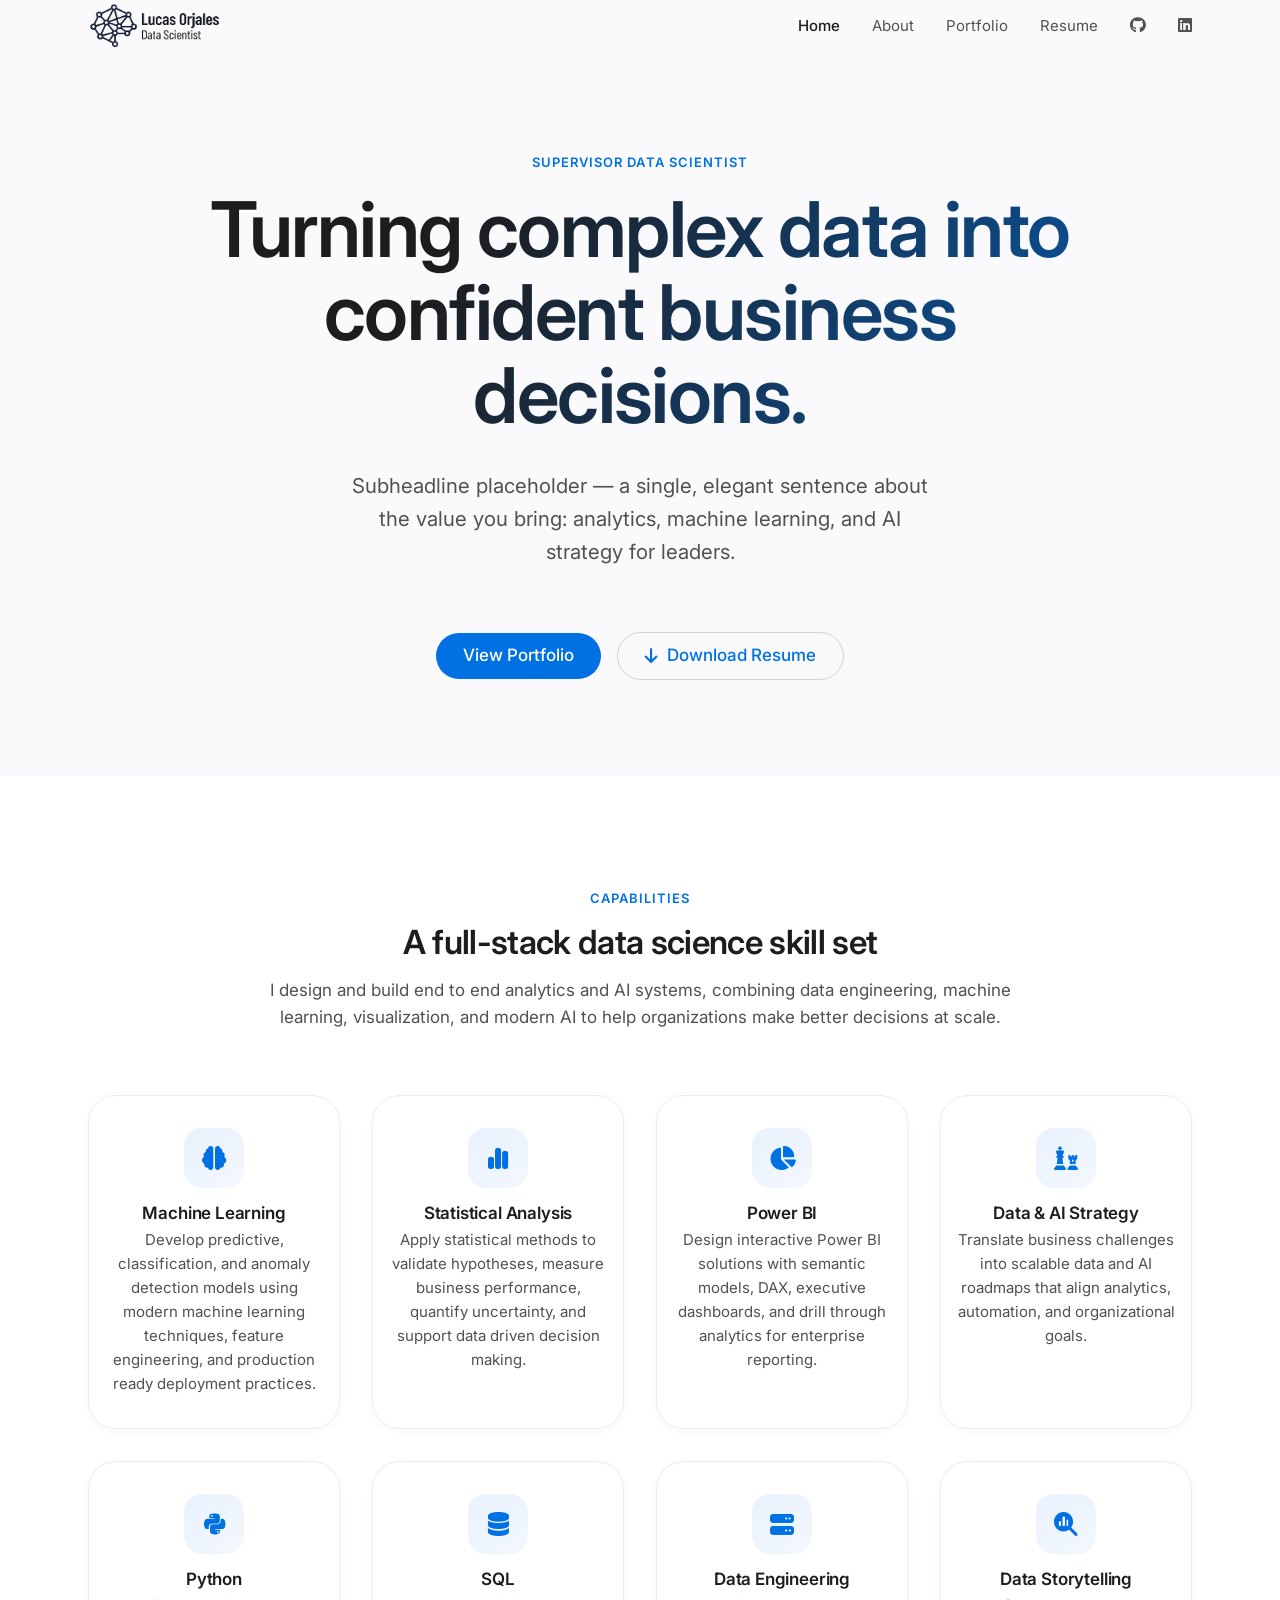
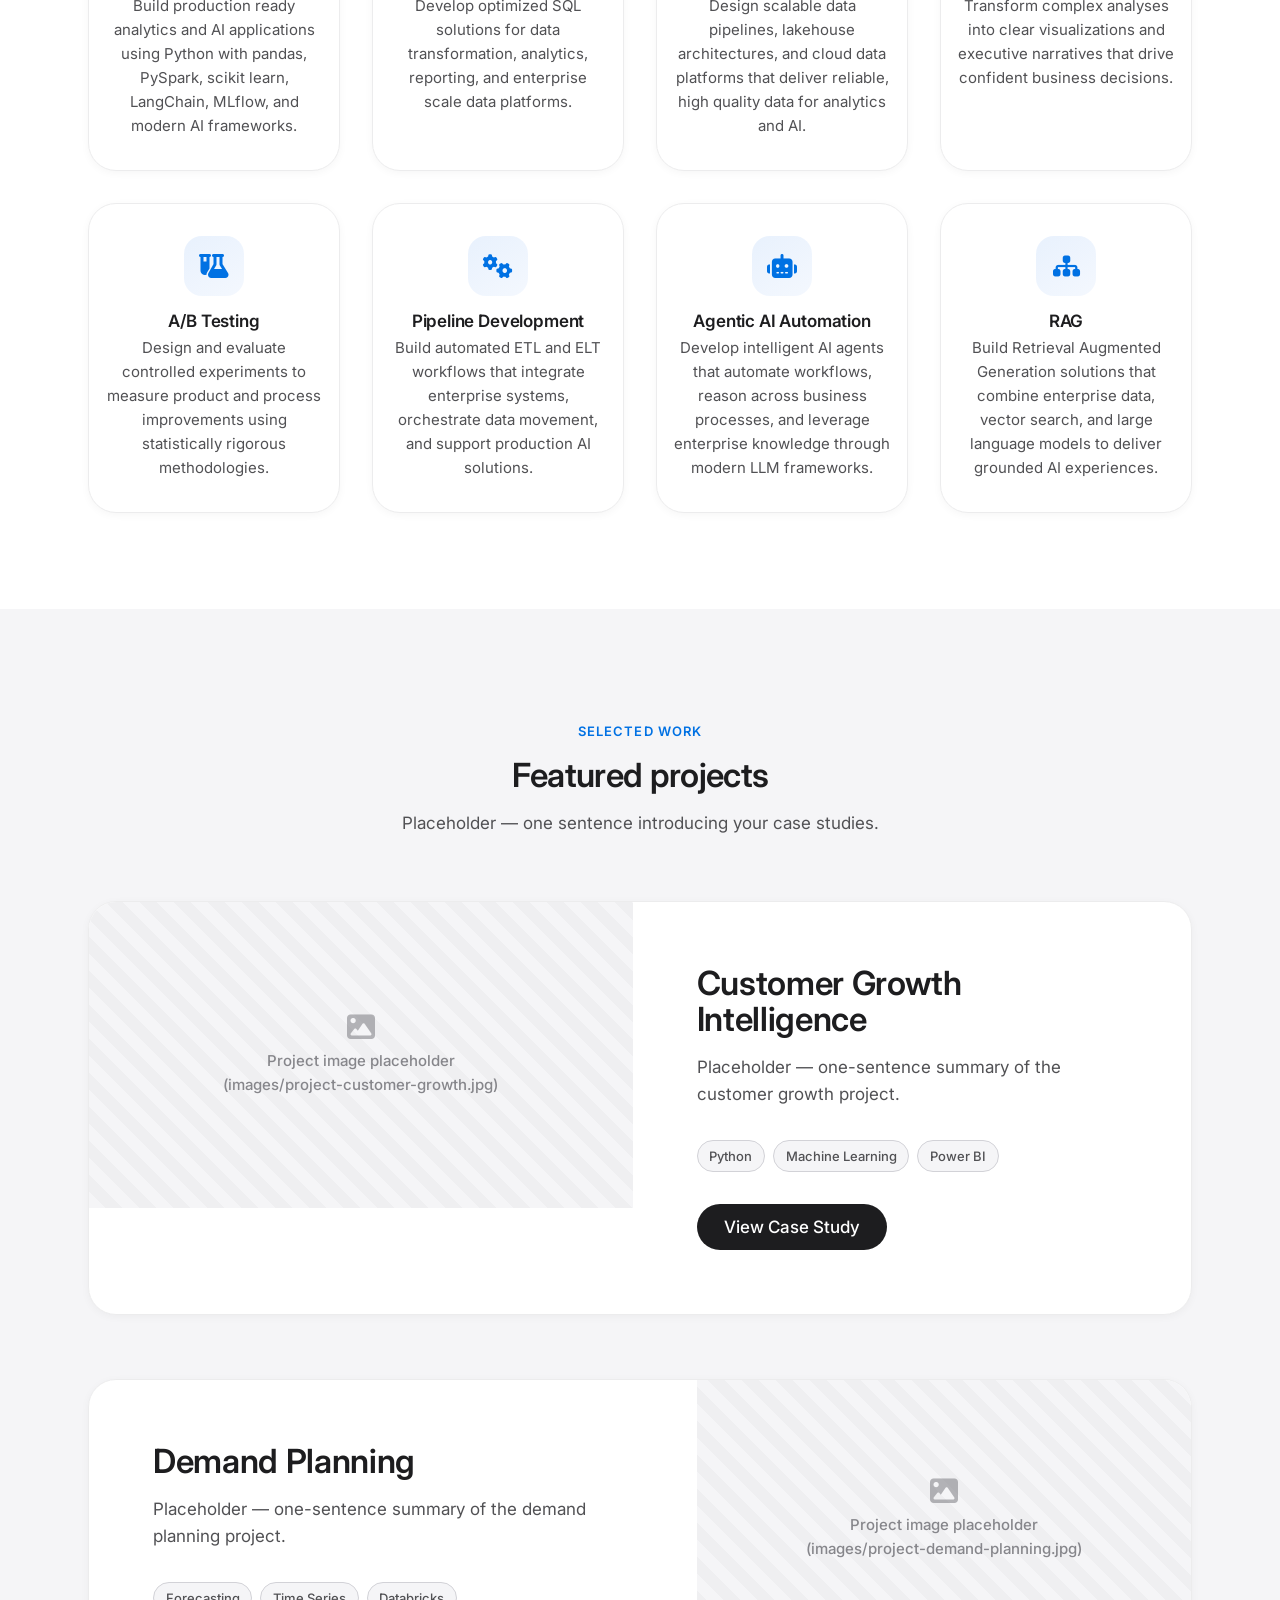
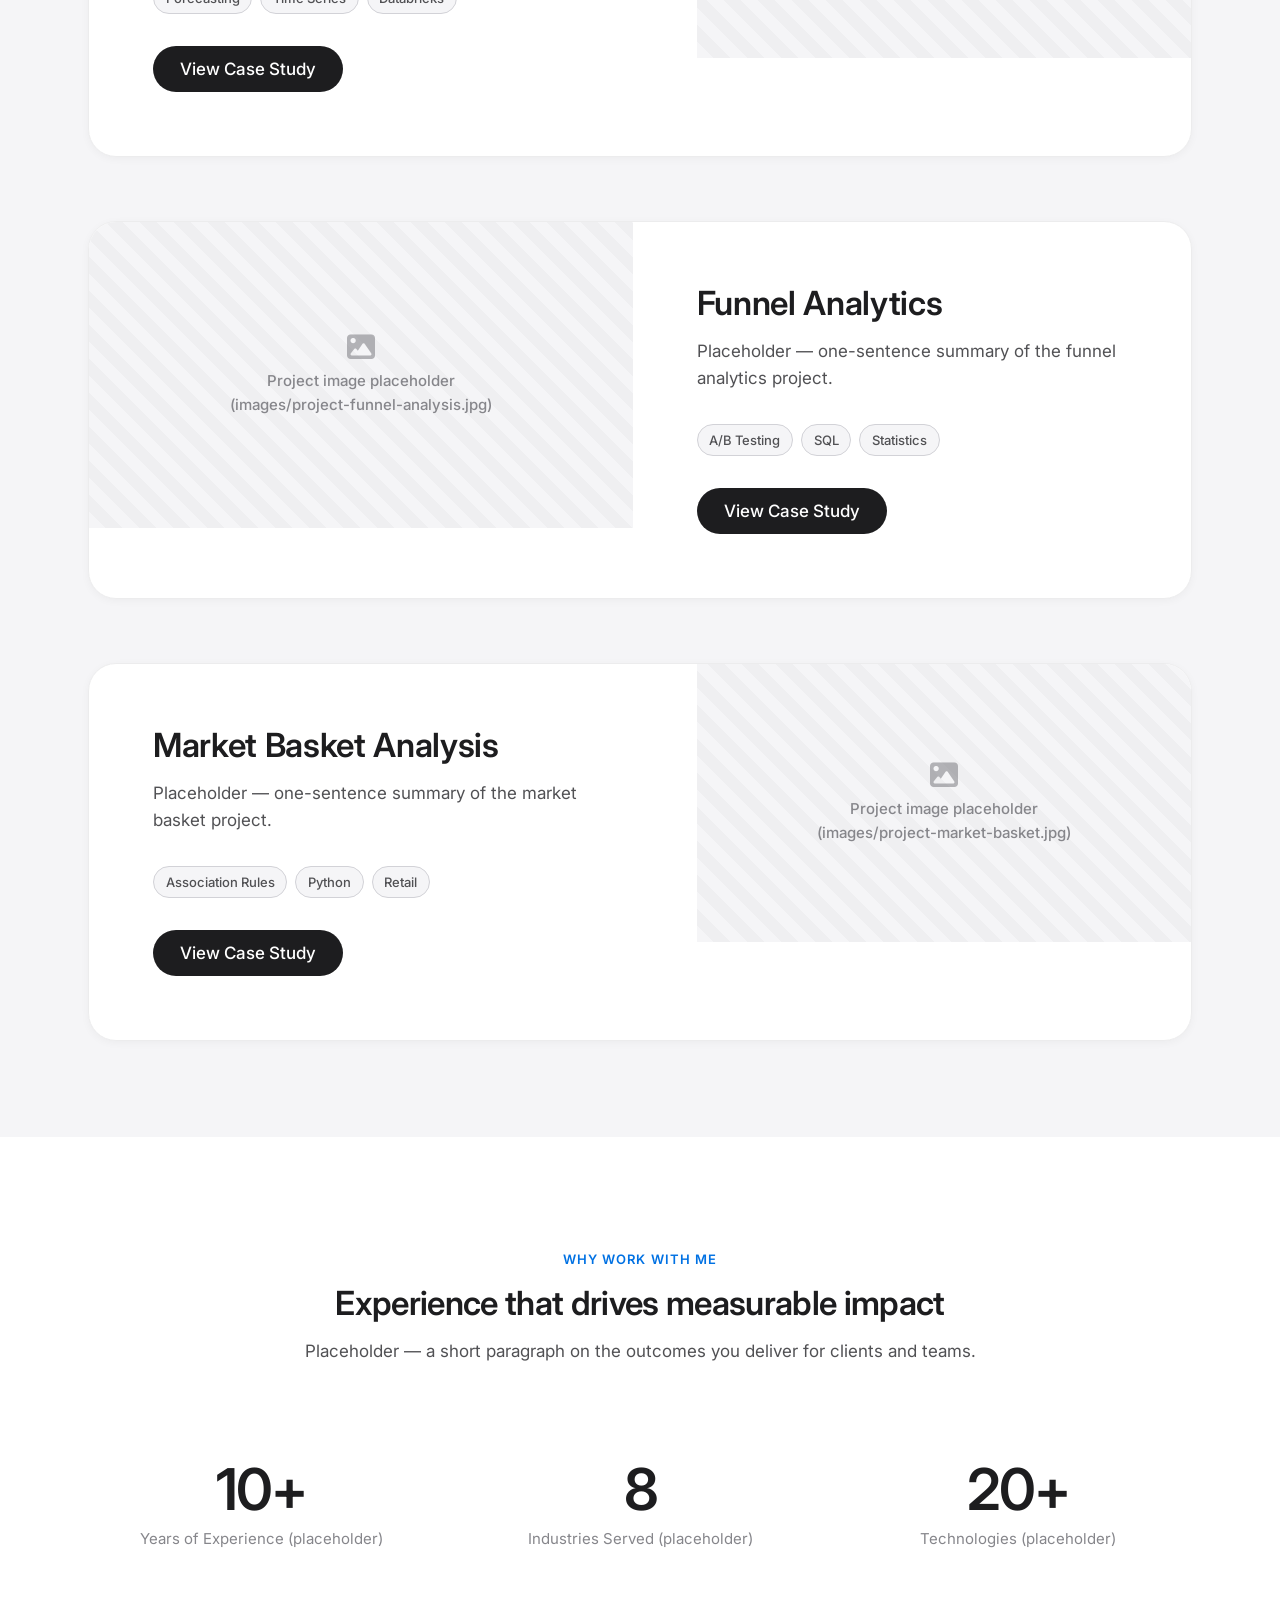
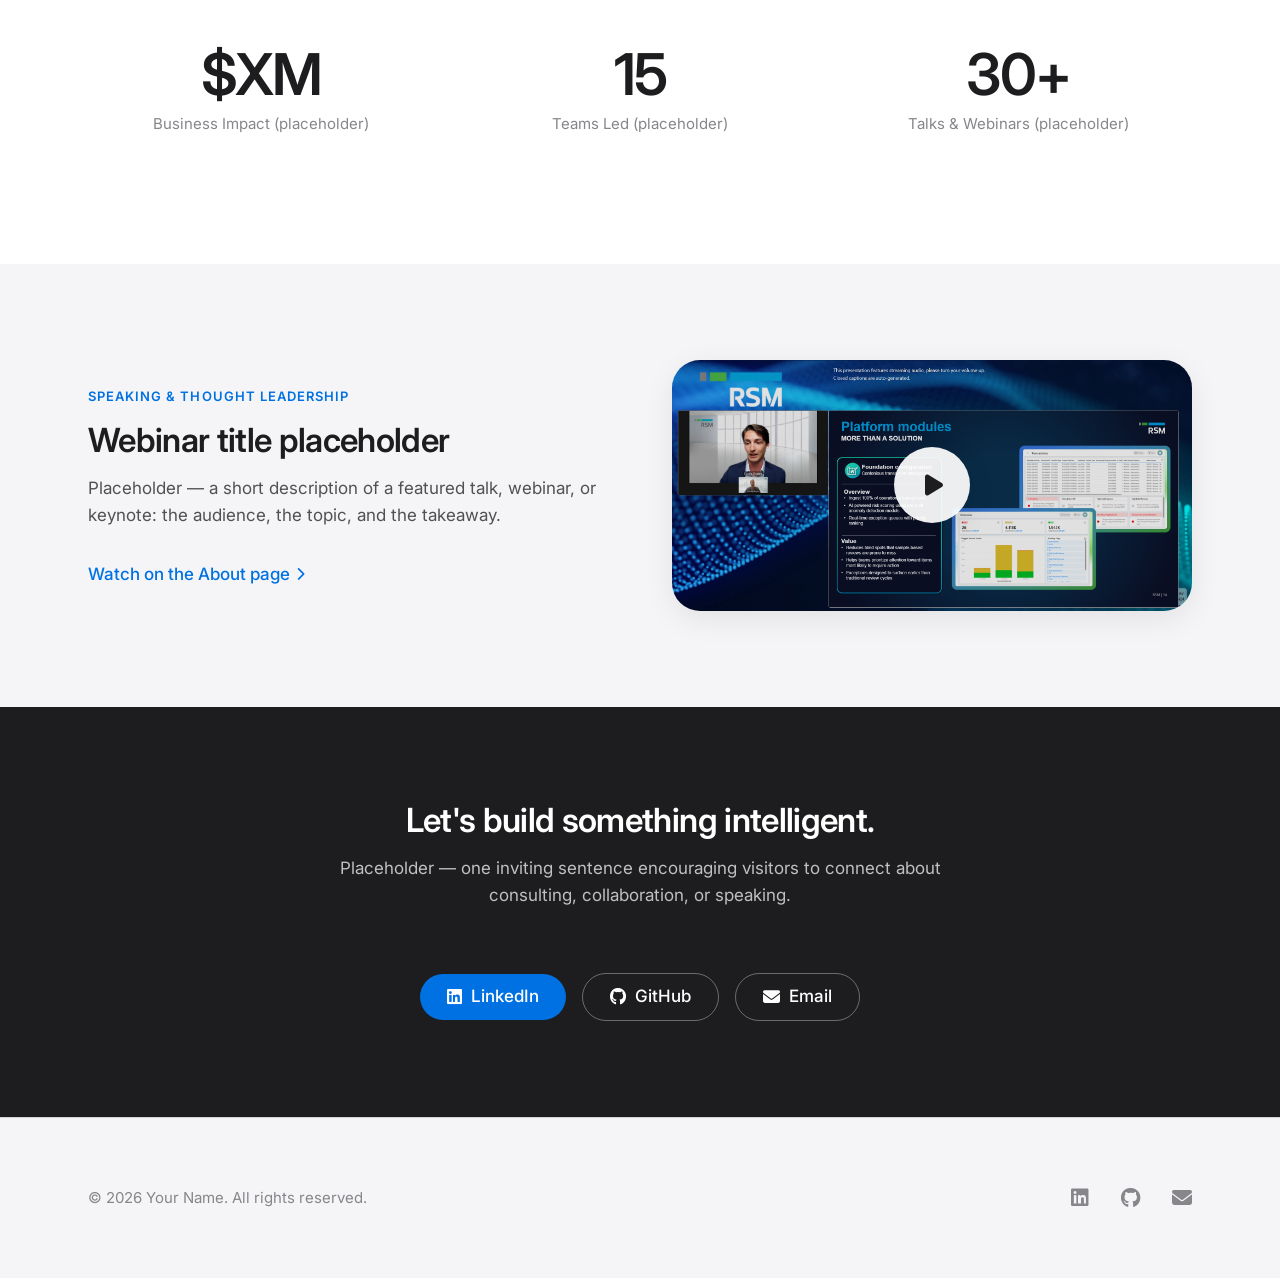
==== commit 9cd0572a: "Add files via upload Updates to home page and about page. New Icons and Descriptions." ====
--- a/index.html
+++ b/index.html
@@ -7,7 +7,7 @@
   <!-- ==========================================================
        REPLACE: page title & meta description for SEO
        ========================================================== -->
-  <title>Lucas Orjales — Supervisor Data Scientist</title>
+  <title>Overview - Lucas Orjales</title>
   <meta name="description" content="Placeholder: one-line description of who you are and what you do — used by search engines and social previews." />
 
   <!-- Social / Open Graph preview (REPLACE image + text) -->
@@ -51,7 +51,7 @@
         <a class="nav__link" href="documents/resume.pdf" download>Resume</a>
         <!-- REPLACE: GitHub & LinkedIn URLs -->
         <a class="nav__link nav__link--icon" href="https://github.com/yourusername" target="_blank" rel="noopener" aria-label="GitHub"><i class="fa-brands fa-github"></i></a>
-        <a class="nav__link nav__link--icon" href="https://www.linkedin.com/in/yourusername" target="_blank" rel="noopener" aria-label="LinkedIn"><i class="fa-brands fa-linkedin"></i></a>
+        <a class="nav__link nav__link--icon" href="https://www.linkedin.com/in/lucas-penovi-orjales-335543158/" target="_blank" rel="noopener" aria-label="LinkedIn"><i class="fa-brands fa-linkedin"></i></a>
       </div>
 
       <!-- Hamburger (mobile only) -->
@@ -79,7 +79,7 @@
          ======================================================================= -->
     <header class="hero section--offwhite">
       <div class="container">
-        <p class="eyebrow" data-reveal>Senior Data Scientist &amp; AI Consultant</p>
+        <p class="eyebrow" data-reveal>Supervisor Data Scientist</p>
 
         <!-- REPLACE: main headline -->
         <h1 class="hero__title gradient-text" data-reveal data-reveal-delay="1">
@@ -111,7 +111,11 @@
         <div class="section-header" data-reveal>
           <p class="eyebrow">Capabilities</p>
           <h2 id="skills-title">A full-stack data science skill set</h2>
-          <p>Placeholder — one sentence framing the breadth of your expertise.</p>
+          <p>
+            I design and build end to end analytics and AI systems, combining data engineering, 
+            machine learning, visualization, and modern AI to help organizations 
+            make better decisions at scale.
+          </p>
         </div>
 
         <div class="grid grid--auto">
@@ -119,61 +123,73 @@
           <article class="card skill-card" data-reveal>
             <div class="skill-card__icon"><i class="fa-solid fa-brain"></i></div>
             <h3>Machine Learning</h3>
-            <p>Placeholder — one sentence on your ML work.</p>
+            <p>Develop predictive, classification, and anomaly detection models using modern machine learning techniques, feature engineering, and production ready deployment practices.</p>
           </article>
 
           <article class="card skill-card" data-reveal data-reveal-delay="1">
             <div class="skill-card__icon"><i class="fa-solid fa-chart-simple"></i></div>
             <h3>Statistical Analysis</h3>
-            <p>Placeholder — one sentence on statistical rigor.</p>
+            <p>Apply statistical methods to validate hypotheses, measure business performance, quantify uncertainty, and support data driven decision making.</p>
           </article>
 
           <article class="card skill-card" data-reveal data-reveal-delay="2">
-            <div class="skill-card__icon"><i class="fa-solid fa-flask-vial"></i></div>
-            <h3>A/B Testing</h3>
-            <p>Placeholder — one sentence on experimentation.</p>
+            <div class="skill-card__icon"><i class="fa-solid fa-chart-pie"></i></div>
+            <h3>Power BI</h3>
+            <p>Design interactive Power BI solutions with semantic models, DAX, executive dashboards, and drill through analytics for enterprise reporting.</p>
           </article>
 
           <article class="card skill-card" data-reveal data-reveal-delay="3">
-            <div class="skill-card__icon"><i class="fa-solid fa-chart-line"></i></div>
-            <h3>Forecasting</h3>
-            <p>Placeholder — one sentence on time-series forecasting.</p>
+            <div class="skill-card__icon"><i class="fa-solid fa-chess"></i></div>
+            <h3>Data &amp; AI Strategy</h3>
+            <p>Translate business challenges into scalable data and AI roadmaps that align analytics, automation, and organizational goals.</p>
           </article>
 
           <article class="card skill-card" data-reveal>
-            <div class="skill-card__icon"><i class="fa-solid fa-gauge-high"></i></div>
-            <h3>Dashboarding</h3>
-            <p>Placeholder — one sentence on BI &amp; dashboards.</p>
+            <div class="skill-card__icon"><i class="fa-brands fa-python"></i></div>
+            <h3>Python</h3>
+            <p>Build production ready analytics and AI applications using Python with pandas, PySpark, scikit learn, LangChain, MLflow, and modern AI frameworks.</p>
           </article>
 
           <article class="card skill-card" data-reveal data-reveal-delay="1">
             <div class="skill-card__icon"><i class="fa-solid fa-database"></i></div>
             <h3>SQL</h3>
-            <p>Placeholder — one sentence on data querying.</p>
+            <p>Develop optimized SQL solutions for data transformation, analytics, reporting, and enterprise scale data platforms.</p>
           </article>
 
           <article class="card skill-card" data-reveal data-reveal-delay="2">
-            <div class="skill-card__icon"><i class="fa-brands fa-python"></i></div>
-            <h3>Python</h3>
-            <p>Placeholder — one sentence on your Python stack.</p>
+            <div class="skill-card__icon"><i class="fa-solid fa-server"></i></div>
+            <h3>Data Engineering</h3>
+            <p>Design scalable data pipelines, lakehouse architectures, and cloud data platforms that deliver reliable, high quality data for analytics and AI.</p>
           </article>
 
           <article class="card skill-card" data-reveal data-reveal-delay="3">
-            <div class="skill-card__icon"><i class="fa-solid fa-chart-pie"></i></div>
-            <h3>Power BI</h3>
-            <p>Placeholder — one sentence on Power BI.</p>
+            <div class="skill-card__icon"><i class="fa-solid fa-magnifying-glass-chart"></i></div>
+            <h3>Data Storytelling</h3>
+            <p>Transform complex analyses into clear visualizations and executive narratives that drive confident business decisions.</p>
           </article>
 
           <article class="card skill-card" data-reveal>
+            <div class="skill-card__icon"><i class="fa-solid fa-flask-vial"></i></div>
+            <h3>A/B Testing</h3>
+            <p>Design and evaluate controlled experiments to measure product and process improvements using statistically rigorous methodologies.</p>
+          </article>
+
+          <article class="card skill-card" data-reveal data-reveal-delay="1">
+            <div class="skill-card__icon"><i class="fa-solid fa-gears"></i></div>
+            <h3>Pipeline Development</h3>
+            <p>Build automated ETL and ELT workflows that integrate enterprise systems, orchestrate data movement, and support production AI solutions.</p>
+          </article>
+
+          <article class="card skill-card" data-reveal data-reveal-delay="2">
             <div class="skill-card__icon"><i class="fa-solid fa-robot"></i></div>
-            <h3>Agentic AI</h3>
-            <p>Placeholder — one sentence on agentic / LLM systems.</p>
-          </article>
-
-          <article class="card skill-card" data-reveal data-reveal-delay="1">
-            <div class="skill-card__icon"><i class="fa-solid fa-comments"></i></div>
-            <h3>Data Storytelling</h3>
-            <p>Placeholder — one sentence on communicating insight.</p>
+            <h3>Agentic AI Automation</h3>
+            <p>Develop intelligent AI agents that automate workflows, reason across business processes, and leverage enterprise knowledge through modern LLM frameworks.</p>
+          </article>
+
+          <article class="card skill-card" data-reveal data-reveal-delay="3">
+            <div class="skill-card__icon"><i class="fa-solid fa-sitemap"></i></div>
+            <h3>RAG</h3>
+            <p>Build Retrieval Augmented Generation solutions that combine enterprise data, vector search, and large language models to deliver grounded AI experiences.</p>
           </article>
         </div>
       </div>
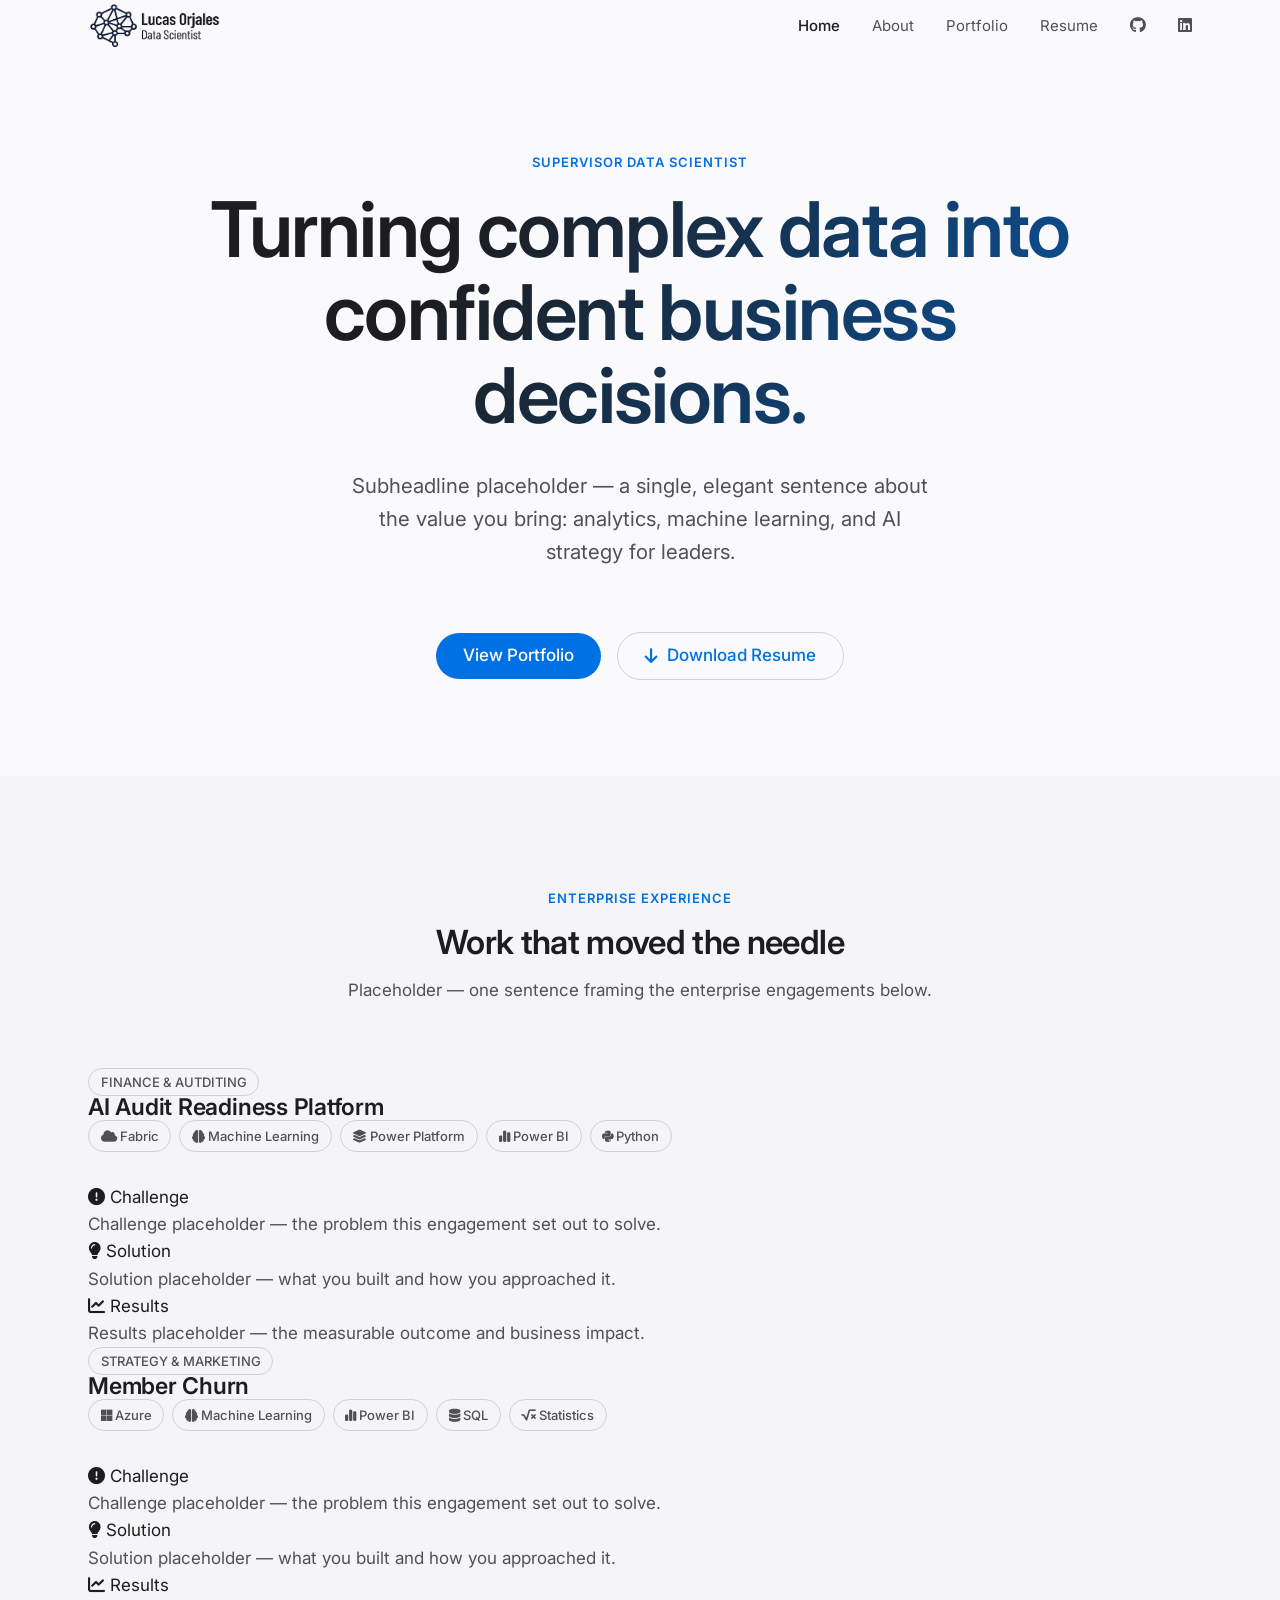
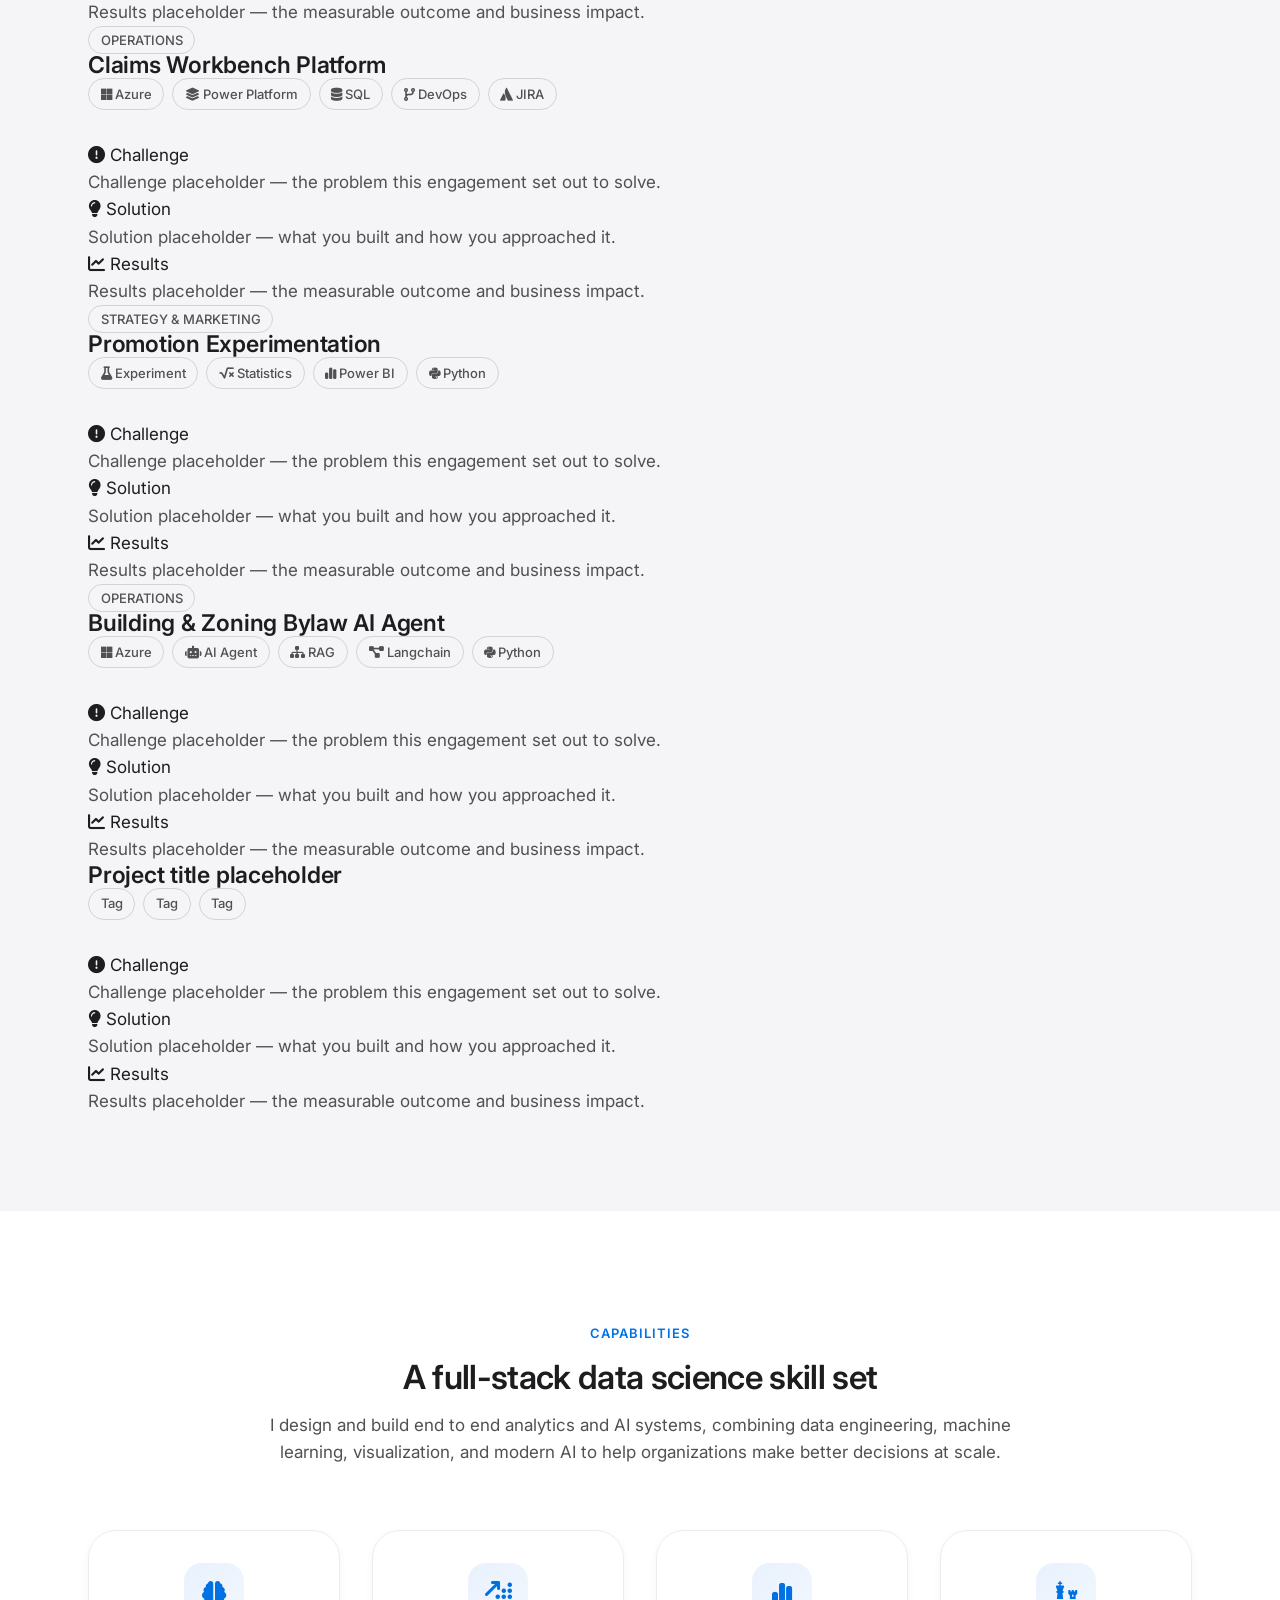
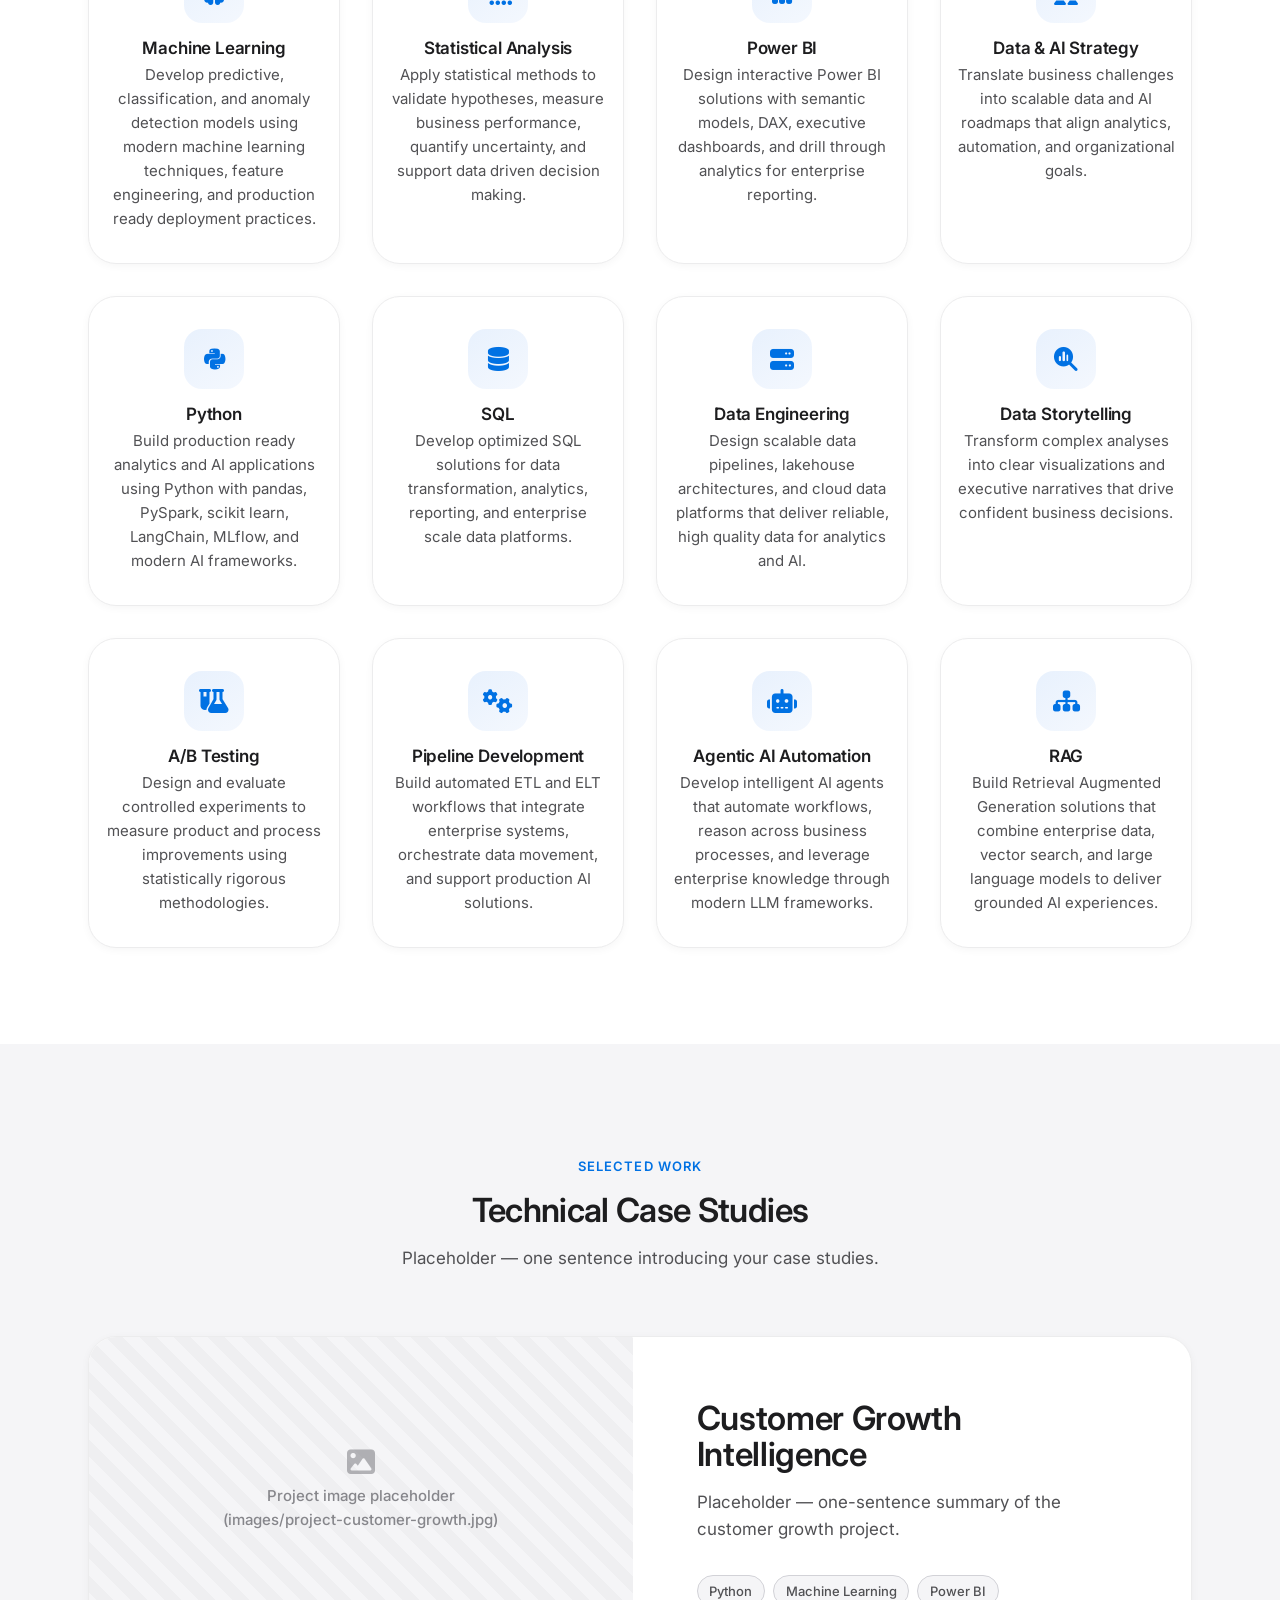
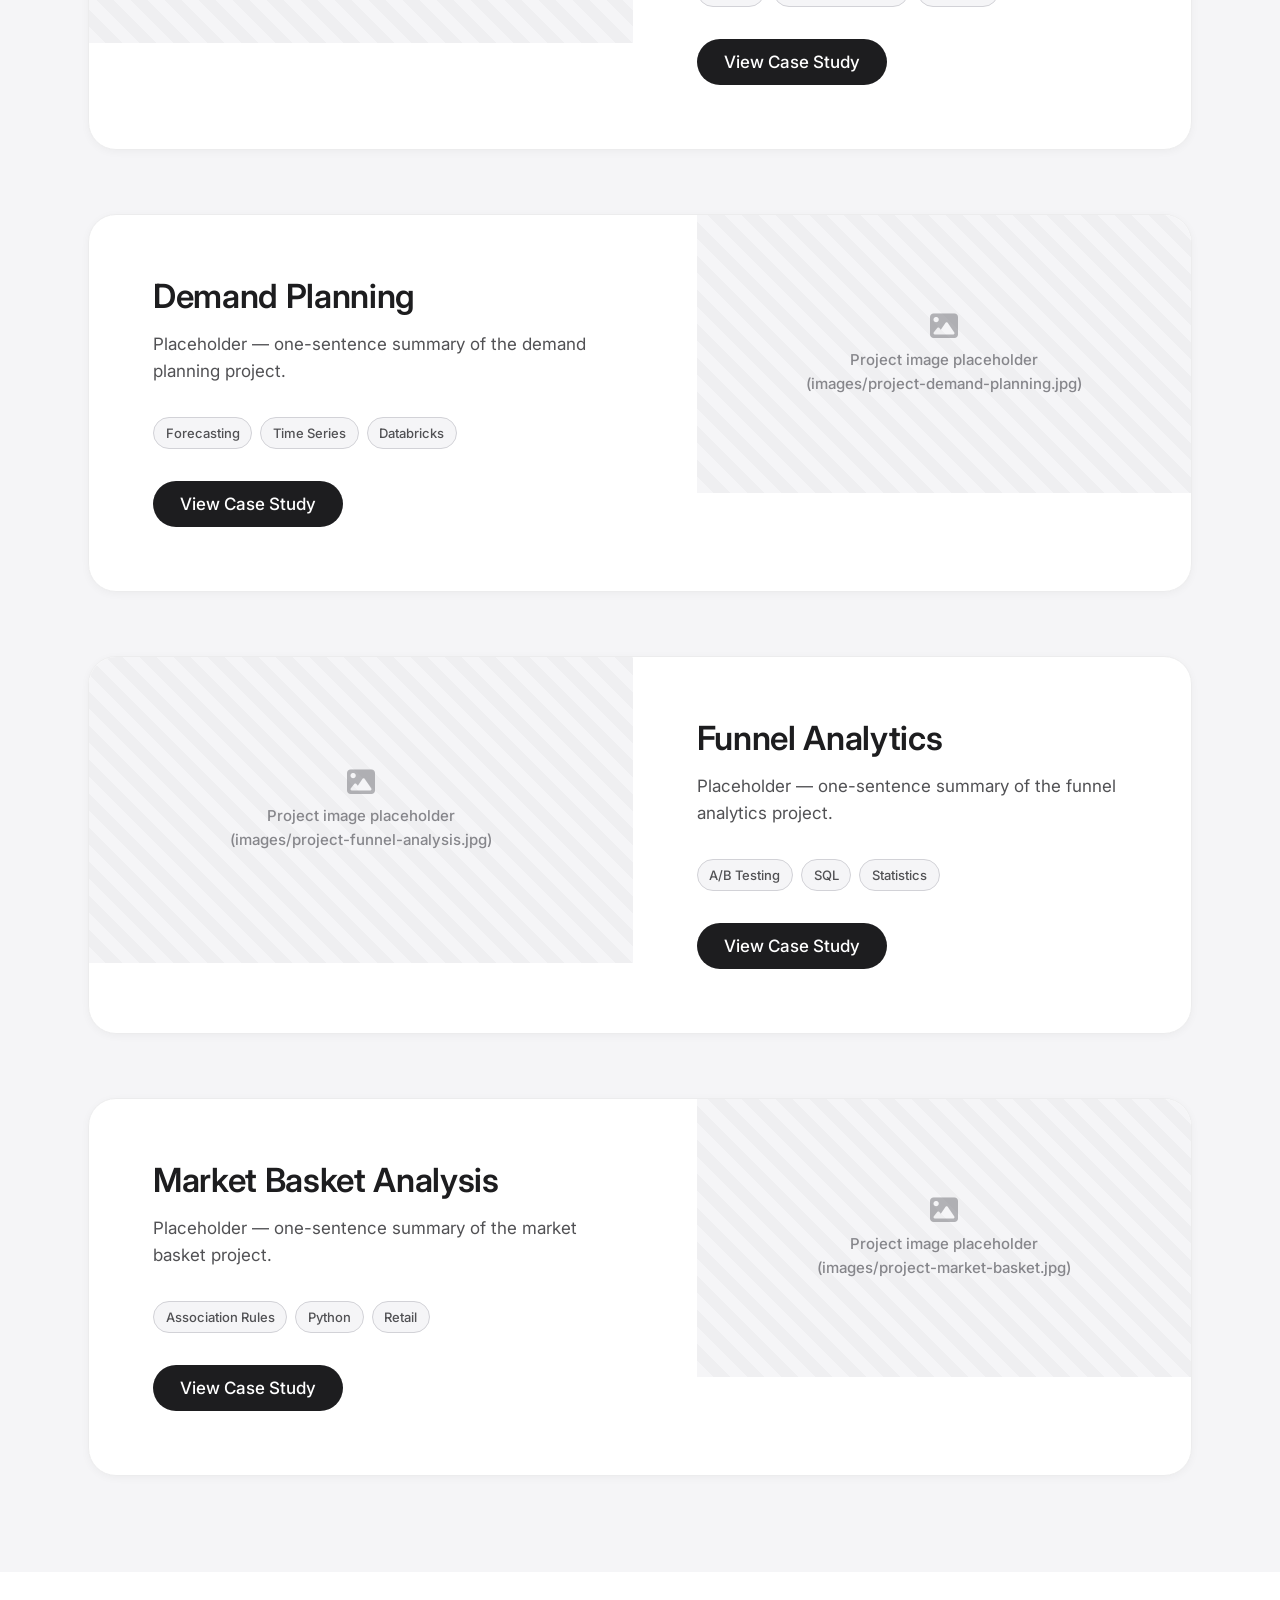
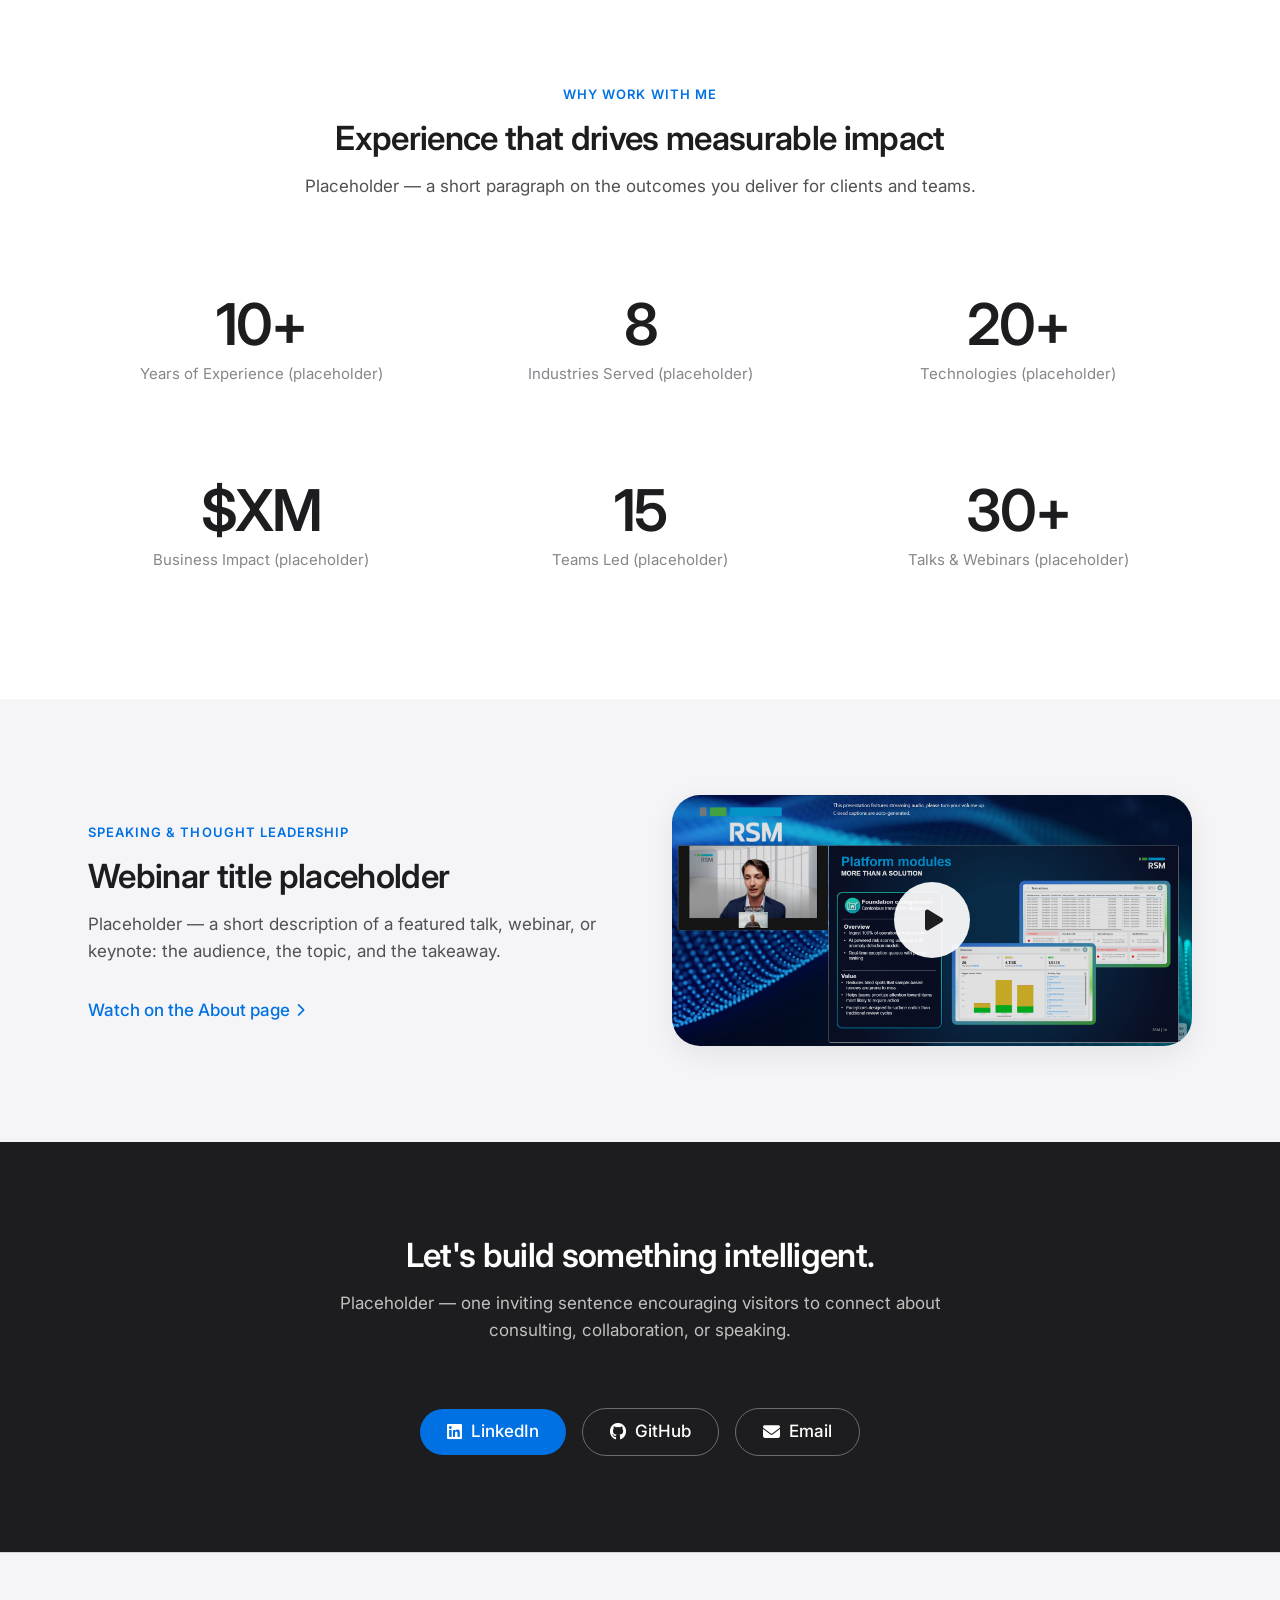
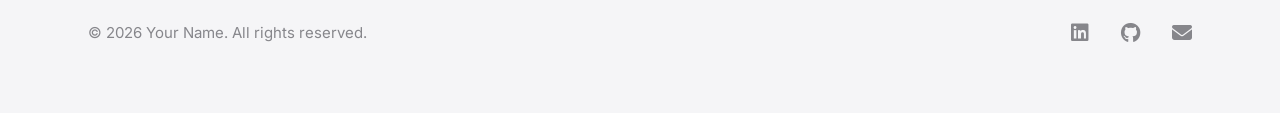
==== commit 6d4eabeb: "Add files via upload Updates to Enterprise Experience, and hyperlinks throughout pages" ====
--- a/index.html
+++ b/index.html
@@ -101,6 +101,218 @@
         </div>
       </div>
     </header>
+
+    <!-- =======================================================================
+         ENTERPRISE EXPERIENCE
+         Each card = one engagement. For every card REPLACE:
+           - the title
+           - the highlight tags
+           - the Challenge / Solution / Results placeholder text
+         ======================================================================= -->
+    <section class="section section--mist" aria-labelledby="experience-title">
+      <div class="container container--wide">
+        <div class="section-header" data-reveal>
+          <p class="eyebrow">Enterprise Experience</p>
+          <h2 id="experience-title">Work that moved the needle</h2>
+          <p>Placeholder — one sentence framing the enterprise engagements below.</p>
+        </div>
+
+        <div class="experience-list">
+
+          <!-- Experience 1 -->
+          <article class="experience-card" data-reveal>
+            <span class="tag tag--industry"> FINANCE &amp; AUTDITING</span>
+            <div class="experience-card__head">
+              <h3>AI Audit Readiness Platform</h3>
+              <div class="tag-list">
+                <span class="tag"><i class="fa-solid fa-cloud"></i> Fabric</span>
+                <span class="tag"><i class="fa-solid fa-brain"></i> Machine Learning</span>
+                <span class="tag"><i class="fa-solid fa-layer-group"></i> Power Platform</span>
+                <span class="tag"><i class="fa-solid fa-chart-simple"></i> Power BI</span>
+                <span class="tag"><i class="fa-brands fa-python"></i> Python</span>
+              </div>
+            </div>
+            <div class="experience-card__csr">
+              <div class="csr-block">
+                <div class="csr-block__label"><i class="fa-solid fa-circle-exclamation"></i> Challenge</div>
+                <!-- REPLACE: describe the challenge -->
+                <p>Challenge placeholder — the problem this engagement set out to solve.</p>
+              </div>
+              <div class="csr-block">
+                <div class="csr-block__label"><i class="fa-solid fa-lightbulb"></i> Solution</div>
+                <!-- REPLACE: describe the solution -->
+                <p>Solution placeholder — what you built and how you approached it.</p>
+              </div>
+              <div class="csr-block">
+                <div class="csr-block__label"><i class="fa-solid fa-chart-line"></i> Results</div>
+                <!-- REPLACE: describe the results -->
+                <p>Results placeholder — the measurable outcome and business impact.</p>
+              </div>
+            </div>
+          </article>
+
+          <!-- Experience 2 -->
+          <article class="experience-card" data-reveal>
+            <span class="tag tag--industry"> STRATEGY &amp; MARKETING</span>
+            <div class="experience-card__head">
+              <h3>Member Churn</h3>
+              <div class="tag-list">
+                <span class="tag"><i class="fa-brands fa-microsoft"></i> Azure</span>
+                <span class="tag"><i class="fa-solid fa-brain"></i> Machine Learning</span>
+                <span class="tag"><i class="fa-solid fa-chart-simple"></i> Power BI</span>
+                <span class="tag"><i class="fa-solid fa-database"></i> SQL</span>
+                <span class="tag"><i class="fa-solid fa-square-root-variable"></i> Statistics</span>
+              </div>
+            </div>
+            <div class="experience-card__csr">
+              <div class="csr-block">
+                <div class="csr-block__label"><i class="fa-solid fa-circle-exclamation"></i> Challenge</div>
+                <!-- REPLACE: describe the challenge -->
+                <p>Challenge placeholder — the problem this engagement set out to solve.</p>
+              </div>
+              <div class="csr-block">
+                <div class="csr-block__label"><i class="fa-solid fa-lightbulb"></i> Solution</div>
+                <!-- REPLACE: describe the solution -->
+                <p>Solution placeholder — what you built and how you approached it.</p>
+              </div>
+              <div class="csr-block">
+                <div class="csr-block__label"><i class="fa-solid fa-chart-line"></i> Results</div>
+                <!-- REPLACE: describe the results -->
+                <p>Results placeholder — the measurable outcome and business impact.</p>
+              </div>
+            </div>
+          </article>
+
+          <!-- Experience 3 -->
+          <article class="experience-card" data-reveal>
+            <span class="tag tag--industry"> OPERATIONS</span>
+            <div class="experience-card__head">
+              <h3>Claims Workbench Platform</h3>
+              <div class="tag-list">
+                <span class="tag"><i class="fa-brands fa-microsoft"></i> Azure</span>
+                <span class="tag"><i class="fa-solid fa-layer-group"></i> Power Platform</span>
+                <span class="tag"><i class="fa-solid fa-database"></i> SQL</span>
+                <span class="tag"><i class="fa-solid fa-code-branch"></i> DevOps</span>
+                <span class="tag"><i class="fa-brands fa-atlassian"></i></i> JIRA</span>
+                
+                
+              </div>
+            </div>
+            <div class="experience-card__csr">
+              <div class="csr-block">
+                <div class="csr-block__label"><i class="fa-solid fa-circle-exclamation"></i> Challenge</div>
+                <!-- REPLACE: describe the challenge -->
+                <p>Challenge placeholder — the problem this engagement set out to solve.</p>
+              </div>
+              <div class="csr-block">
+                <div class="csr-block__label"><i class="fa-solid fa-lightbulb"></i> Solution</div>
+                <!-- REPLACE: describe the solution -->
+                <p>Solution placeholder — what you built and how you approached it.</p>
+              </div>
+              <div class="csr-block">
+                <div class="csr-block__label"><i class="fa-solid fa-chart-line"></i> Results</div>
+                <!-- REPLACE: describe the results -->
+                <p>Results placeholder — the measurable outcome and business impact.</p>
+              </div>
+            </div>
+          </article>
+
+          <!-- Experience 4 -->
+          <article class="experience-card" data-reveal>
+            <span class="tag tag--industry"> STRATEGY &amp; MARKETING</span>
+            <div class="experience-card__head">
+              <h3>Promotion Experimentation</h3>
+              <div class="tag-list">
+                <span class="tag"><i class="fa-solid fa-flask"></i> Experiment</span>
+                <span class="tag"><i class="fa-solid fa-square-root-variable"></i> Statistics</span>
+                <span class="tag"><i class="fa-solid fa-chart-simple"></i> Power BI</span>
+                <span class="tag"><i class="fa-brands fa-python"></i> Python</span>
+              </div>
+            </div>
+            <div class="experience-card__csr">
+              <div class="csr-block">
+                <div class="csr-block__label"><i class="fa-solid fa-circle-exclamation"></i> Challenge</div>
+                <!-- REPLACE: describe the challenge -->
+                <p>Challenge placeholder — the problem this engagement set out to solve.</p>
+              </div>
+              <div class="csr-block">
+                <div class="csr-block__label"><i class="fa-solid fa-lightbulb"></i> Solution</div>
+                <!-- REPLACE: describe the solution -->
+                <p>Solution placeholder — what you built and how you approached it.</p>
+              </div>
+              <div class="csr-block">
+                <div class="csr-block__label"><i class="fa-solid fa-chart-line"></i> Results</div>
+                <!-- REPLACE: describe the results -->
+                <p>Results placeholder — the measurable outcome and business impact.</p>
+              </div>
+            </div>
+          </article>
+
+          <!-- Experience 5 -->
+          <article class="experience-card" data-reveal>
+            <span class="tag tag--industry"> OPERATIONS</span>
+            <div class="experience-card__head">
+              <h3>Building &amp; Zoning Bylaw AI Agent</h3>
+              <div class="tag-list">
+                <span class="tag"><i class="fa-brands fa-microsoft"></i> Azure</span>
+                <span class="tag"><i class="fa-solid fa-robot"></i> AI Agent</span>
+                <span class="tag"><i class="fa-solid fa-sitemap"></i> RAG</span>
+                <span class="tag"><i class="fa-solid fa-diagram-project"></i> Langchain</span>
+                <span class="tag"><i class="fa-brands fa-python"></i> Python</span>
+                
+              </div>
+            </div>
+            <div class="experience-card__csr">
+              <div class="csr-block">
+                <div class="csr-block__label"><i class="fa-solid fa-circle-exclamation"></i> Challenge</div>
+                <!-- REPLACE: describe the challenge -->
+                <p>Challenge placeholder — the problem this engagement set out to solve.</p>
+              </div>
+              <div class="csr-block">
+                <div class="csr-block__label"><i class="fa-solid fa-lightbulb"></i> Solution</div>
+                <!-- REPLACE: describe the solution -->
+                <p>Solution placeholder — what you built and how you approached it.</p>
+              </div>
+              <div class="csr-block">
+                <div class="csr-block__label"><i class="fa-solid fa-chart-line"></i> Results</div>
+                <!-- REPLACE: describe the results -->
+                <p>Results placeholder — the measurable outcome and business impact.</p>
+              </div>
+            </div>
+          </article>
+
+          <!-- Experience 6 — PLACEHOLDER card (replace title, tags, and C/S/R text) -->
+          <article class="experience-card" data-reveal>
+            <div class="experience-card__head">
+              <h3>Project title placeholder</h3>
+              <div class="tag-list">
+                <span class="tag">Tag</span>
+                <span class="tag">Tag</span>
+                <span class="tag">Tag</span>
+              </div>
+            </div>
+            <div class="experience-card__csr">
+              <div class="csr-block">
+                <div class="csr-block__label"><i class="fa-solid fa-circle-exclamation"></i> Challenge</div>
+                <!-- REPLACE: describe the challenge -->
+                <p>Challenge placeholder — the problem this engagement set out to solve.</p>
+              </div>
+              <div class="csr-block">
+                <div class="csr-block__label"><i class="fa-solid fa-lightbulb"></i> Solution</div>
+                <!-- REPLACE: describe the solution -->
+                <p>Solution placeholder — what you built and how you approached it.</p>
+              </div>
+              <div class="csr-block">
+                <div class="csr-block__label"><i class="fa-solid fa-chart-line"></i> Results</div>
+                <!-- REPLACE: describe the results -->
+                <p>Results placeholder — the measurable outcome and business impact.</p>
+              </div>
+            </div>
+          </article>
+
+        </div>
+      </div>
+    </section>
 
     <!-- =======================================================================
          FEATURED SKILLS
@@ -127,13 +339,13 @@
           </article>
 
           <article class="card skill-card" data-reveal data-reveal-delay="1">
-            <div class="skill-card__icon"><i class="fa-solid fa-chart-simple"></i></div>
+            <div class="skill-card__icon"><i class="fa-solid fa-arrow-up-right-dots"></i></div>
             <h3>Statistical Analysis</h3>
             <p>Apply statistical methods to validate hypotheses, measure business performance, quantify uncertainty, and support data driven decision making.</p>
           </article>
 
           <article class="card skill-card" data-reveal data-reveal-delay="2">
-            <div class="skill-card__icon"><i class="fa-solid fa-chart-pie"></i></div>
+            <div class="skill-card__icon"><i class="fa-solid fa-chart-simple"></i></div>
             <h3>Power BI</h3>
             <p>Design interactive Power BI solutions with semantic models, DAX, executive dashboards, and drill through analytics for enterprise reporting.</p>
           </article>
@@ -203,7 +415,7 @@
       <div class="container">
         <div class="section-header" data-reveal>
           <p class="eyebrow">Selected Work</p>
-          <h2 id="projects-title">Featured projects</h2>
+          <h2 id="projects-title">Technical Case Studies</h2>
           <p>Placeholder — one sentence introducing your case studies.</p>
         </div>
 
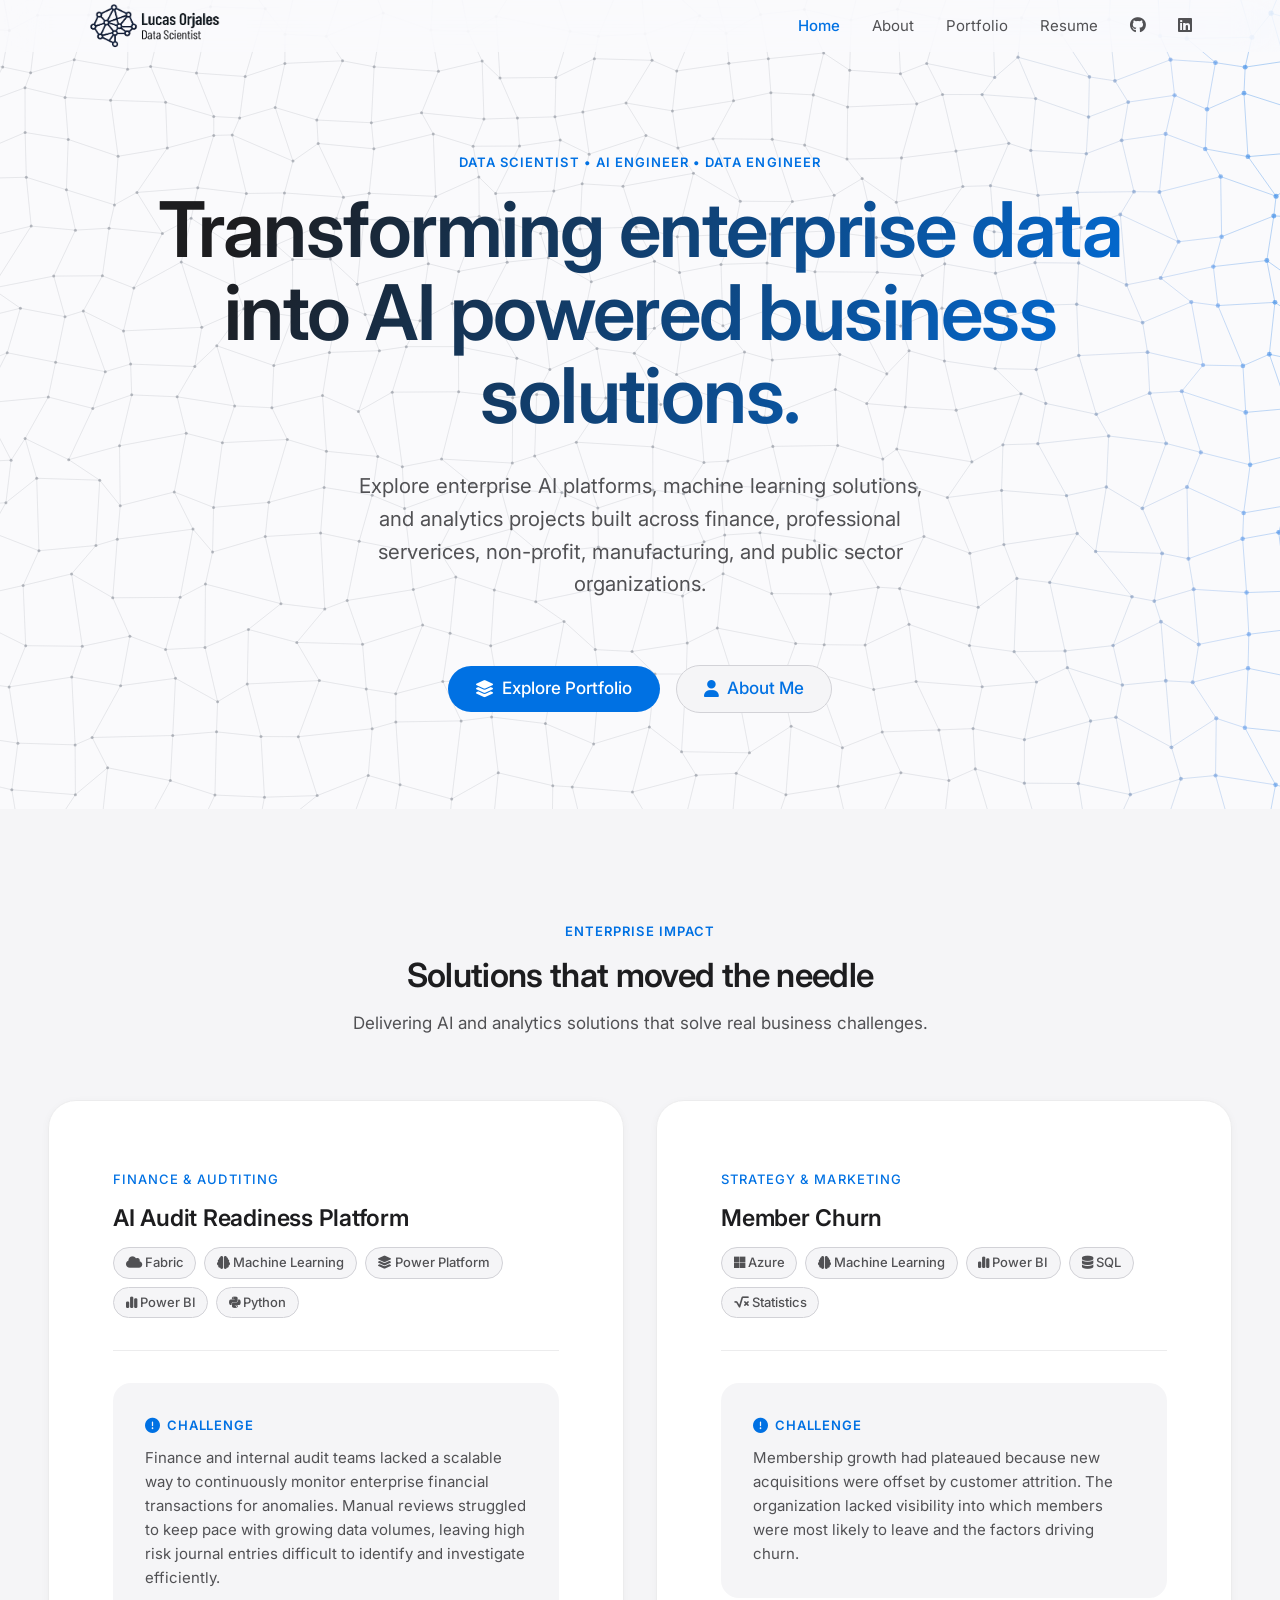
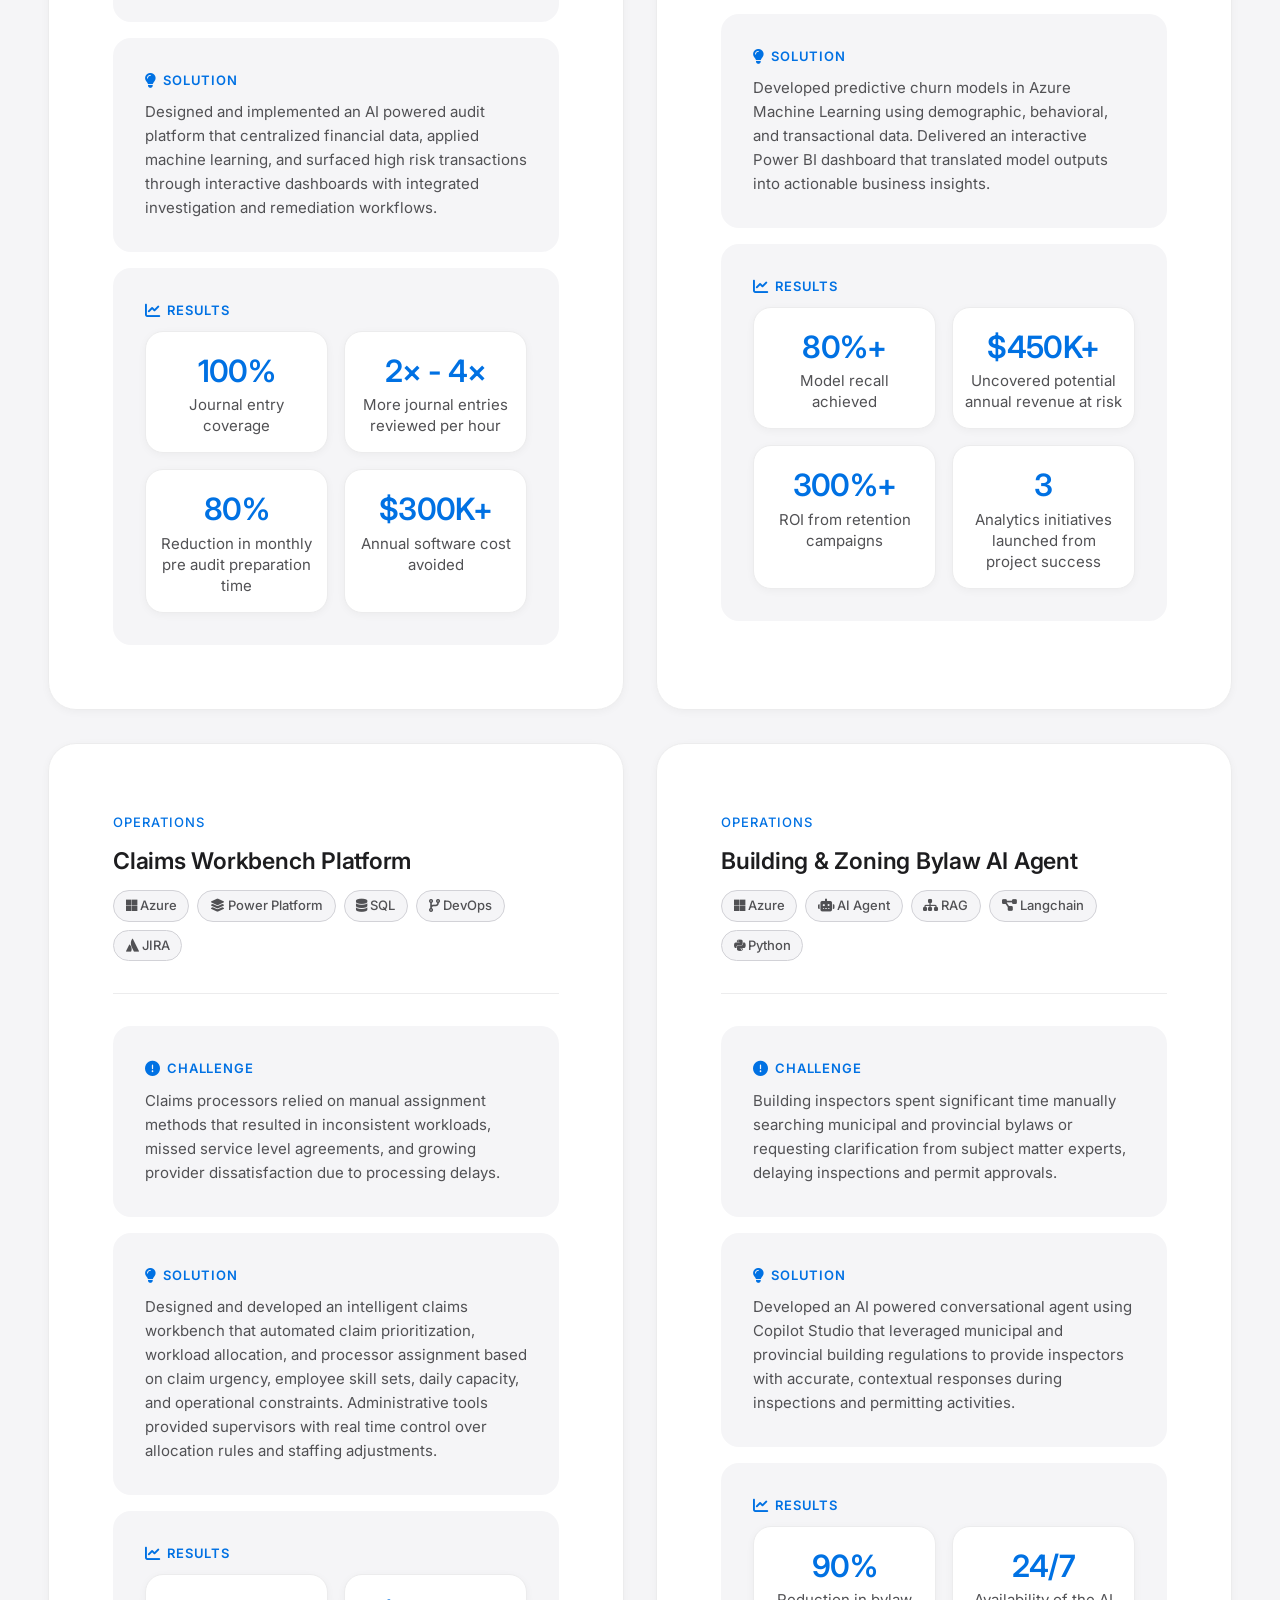
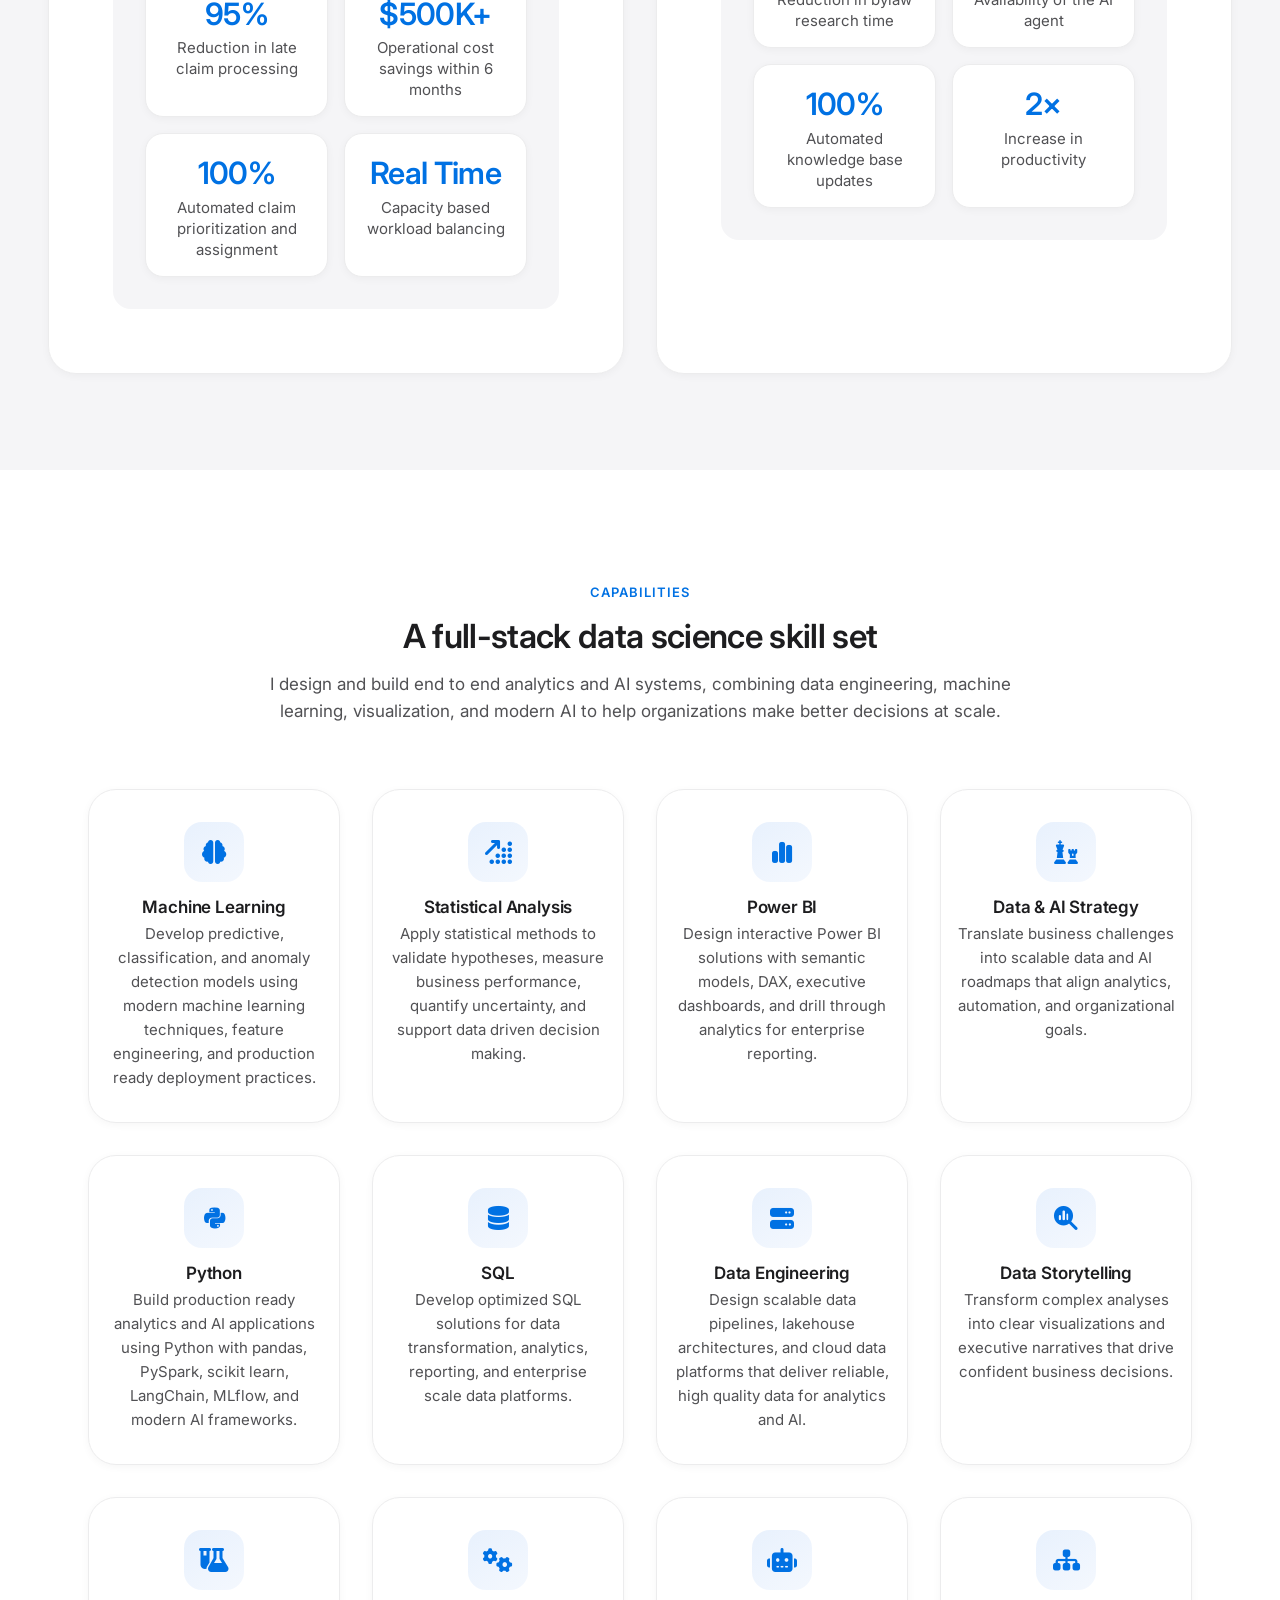
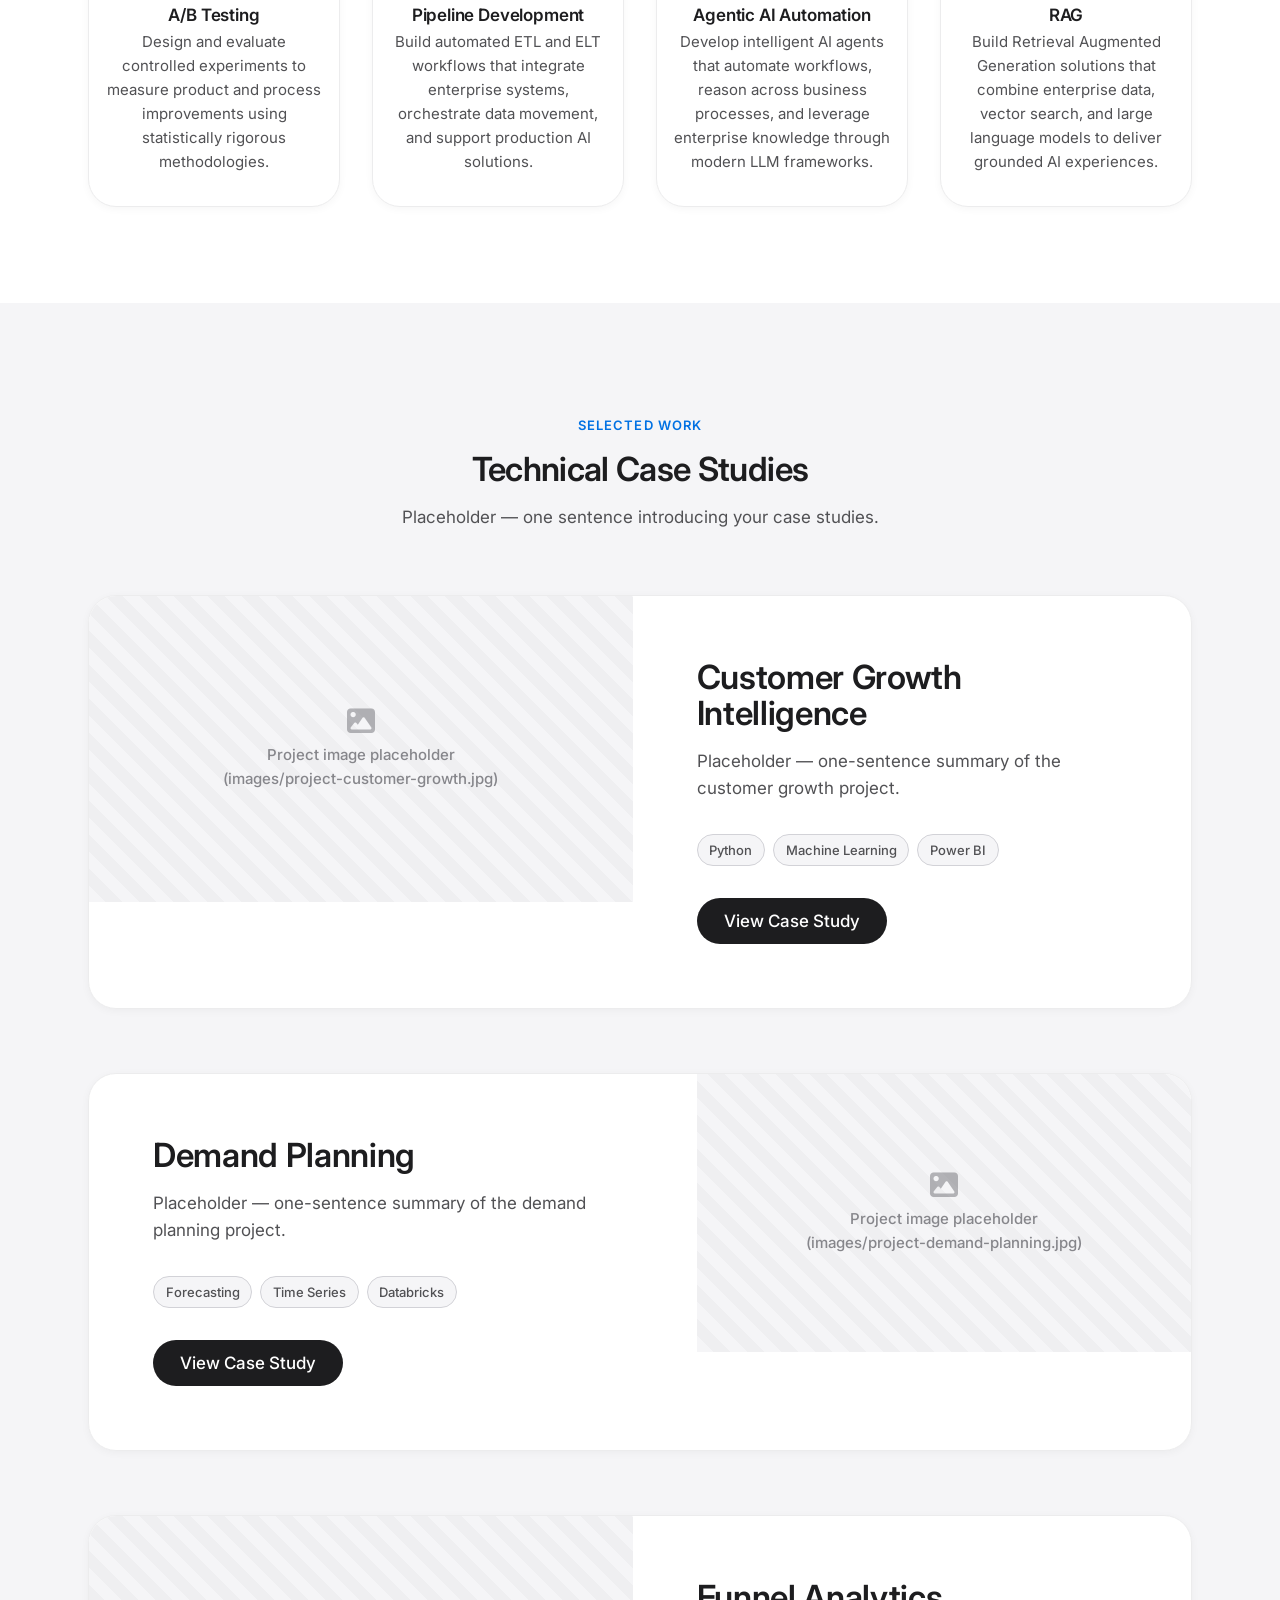
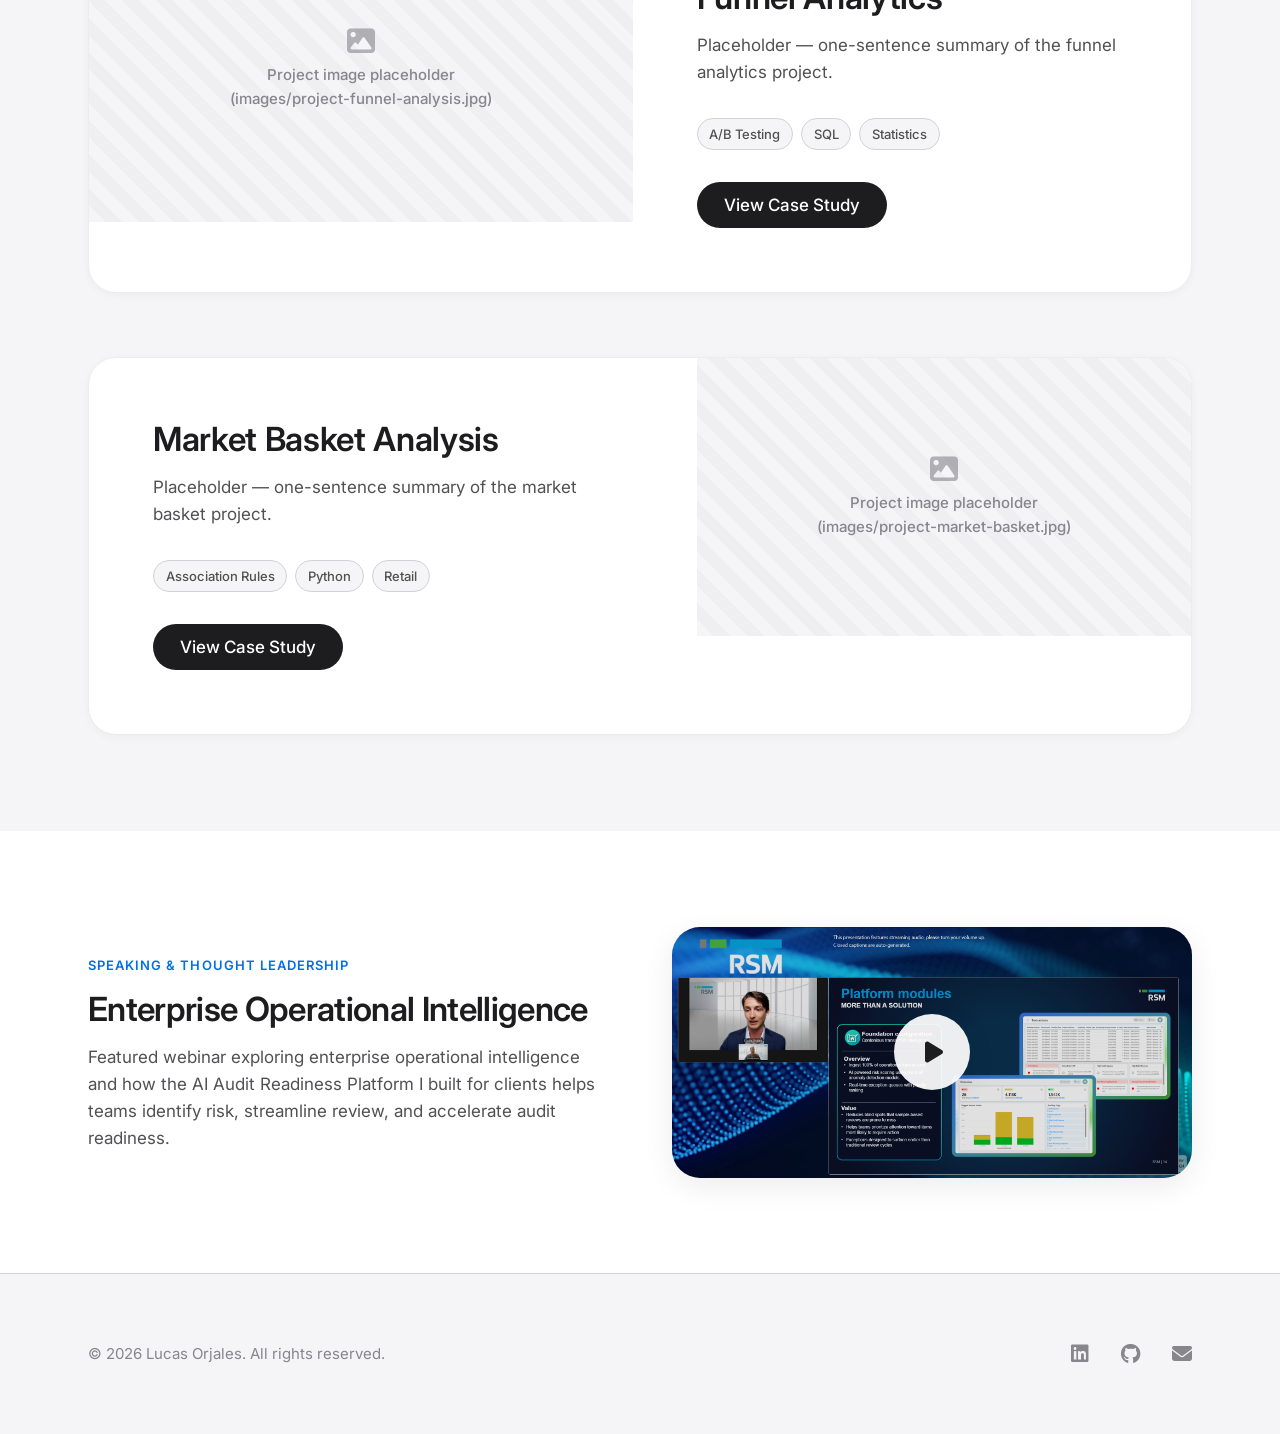
==== commit d69c7abc: "Add files via upload Major update to main screen. Minor updtaes to additional pages." ====
--- a/index.html
+++ b/index.html
@@ -7,13 +7,13 @@
   <!-- ==========================================================
        REPLACE: page title & meta description for SEO
        ========================================================== -->
-  <title>Overview - Lucas Orjales</title>
+  <title>Lucas Orjales - Data Scientist</title>
   <meta name="description" content="Placeholder: one-line description of who you are and what you do — used by search engines and social previews." />
 
   <!-- Social / Open Graph preview (REPLACE image + text) -->
-  <meta property="og:title" content="Lucas Orjales — Supervisor Data Scientist" />
+  <meta property="og:title" content="Lucas Orjales - Data Scientist" />
   <meta property="og:description" content="Placeholder social share description." />
-  <meta property="og:image" content="images/og-preview.jpg" />
+  <meta property="og:image" content="images/logo_white.png" />
   <meta property="og:type" content="website" />
 
   <!-- Favicon (REPLACE with your own icon) -->
@@ -50,8 +50,9 @@
         <!-- REPLACE: resume PDF path (downloads on click) -->
         <a class="nav__link" href="documents/resume.pdf" download>Resume</a>
         <!-- REPLACE: GitHub & LinkedIn URLs -->
-        <a class="nav__link nav__link--icon" href="https://github.com/yourusername" target="_blank" rel="noopener" aria-label="GitHub"><i class="fa-brands fa-github"></i></a>
-        <a class="nav__link nav__link--icon" href="https://www.linkedin.com/in/lucas-penovi-orjales-335543158/" target="_blank" rel="noopener" aria-label="LinkedIn"><i class="fa-brands fa-linkedin"></i></a>
+        <a class="nav__link nav__link--icon" href="https://github.com/orjalesl" target="_blank" rel="noopener" aria-label="GitHub"><i class="fa-brands fa-github"></i></a>
+        <a class="nav__link nav__link--icon" href="https://www.linkedin.com/in/lucas-penovi-orjales-335543158/"
+         target="_blank" rel="noopener" aria-label="LinkedIn"><i class="fa-brands fa-linkedin"></i></a>
       </div>
 
       <!-- Hamburger (mobile only) -->
@@ -77,51 +78,54 @@
          HERO
          REPLACE: headline, subheadline, portrait image
          ======================================================================= -->
-    <header class="hero section--offwhite">
+    <header class="hero hero--graph section--offwhite">
+      <!-- Knowledge-graph background animation (see js/hero-graph.js).
+           Purely decorative; sits behind all hero content. -->
+      <canvas class="hero__canvas" id="heroGraph" aria-hidden="true"></canvas>
+
       <div class="container">
-        <p class="eyebrow" data-reveal>Supervisor Data Scientist</p>
+        <p class="eyebrow" data-reveal>DATA SCIENTIST • AI ENGINEER • DATA ENGINEER</p>
 
         <!-- REPLACE: main headline -->
         <h1 class="hero__title gradient-text" data-reveal data-reveal-delay="1">
-          Turning complex data into confident business decisions.
+          Transforming enterprise data into AI powered business solutions.
         </h1>
 
         <!-- REPLACE: subheadline -->
         <p class="hero__subtitle" data-reveal data-reveal-delay="2">
-          Subheadline placeholder — a single, elegant sentence about the value
-          you bring: analytics, machine learning, and AI strategy for leaders.
+          Explore enterprise AI platforms, machine learning solutions, and analytics 
+          projects built across finance, professional serverices, non-profit, manufacturing, and public sector organizations.
         </p>
 
         <div class="btn-group btn-group--center" data-reveal data-reveal-delay="3">
-          <a class="btn btn--primary" href="portfolio.html">View Portfolio</a>
+          <a class="btn btn--primary" href="portfolio.html"><i class="fa-solid fa-layer-group"></i> Explore Portfolio</a>
           <!-- REPLACE: resume PDF path -->
-          <a class="btn btn--secondary" href="documents/Lucas Orjales Resume.pdf" download>
-            <i class="fa-solid fa-arrow-down"></i> Download Resume
-          </a>
+          <a class="btn btn--secondary" href="about.html"><i class="fa-solid fa-user"></i> About Me</a>
         </div>
       </div>
     </header>
 
     <!-- =======================================================================
-         ENTERPRISE EXPERIENCE
+         ENTERPRISE IMPACT
          Each card = one engagement. For every card REPLACE:
            - the title
            - the highlight tags
-           - the Challenge / Solution / Results placeholder text
+           - the Challenge and Solution placeholder text
+           - the Results KPI cards (metric + one-sentence explanation each)
          ======================================================================= -->
     <section class="section section--mist" aria-labelledby="experience-title">
       <div class="container container--wide">
         <div class="section-header" data-reveal>
-          <p class="eyebrow">Enterprise Experience</p>
-          <h2 id="experience-title">Work that moved the needle</h2>
-          <p>Placeholder — one sentence framing the enterprise engagements below.</p>
+          <p class="eyebrow">Enterprise Impact</p>
+          <h2 id="experience-title">Solutions that moved the needle</h2>
+          <p>Delivering AI and analytics solutions that solve real business challenges.</p>
         </div>
 
         <div class="experience-list">
 
           <!-- Experience 1 -->
           <article class="experience-card" data-reveal>
-            <span class="tag tag--industry"> FINANCE &amp; AUTDITING</span>
+            <span class="tag tag--industry eyebrow"></p> Finance &amp; Audtiting</span>
             <div class="experience-card__head">
               <h3>AI Audit Readiness Platform</h3>
               <div class="tag-list">
@@ -136,24 +140,53 @@
               <div class="csr-block">
                 <div class="csr-block__label"><i class="fa-solid fa-circle-exclamation"></i> Challenge</div>
                 <!-- REPLACE: describe the challenge -->
-                <p>Challenge placeholder — the problem this engagement set out to solve.</p>
+                <p>
+                  Finance and internal audit teams lacked a scalable way to continuously monitor enterprise 
+                  financial transactions for anomalies. Manual reviews struggled to keep pace with growing 
+                  data volumes, leaving high risk journal entries difficult to identify and investigate 
+                  efficiently.
+                </p>
               </div>
               <div class="csr-block">
                 <div class="csr-block__label"><i class="fa-solid fa-lightbulb"></i> Solution</div>
                 <!-- REPLACE: describe the solution -->
-                <p>Solution placeholder — what you built and how you approached it.</p>
+                <p>
+                  Designed and implemented an AI powered audit platform that centralized 
+                  financial data, applied machine learning, and surfaced high risk 
+                  transactions through interactive dashboards with integrated investigation and remediation workflows.
+                </p>
               </div>
               <div class="csr-block">
                 <div class="csr-block__label"><i class="fa-solid fa-chart-line"></i> Results</div>
-                <!-- REPLACE: describe the results -->
-                <p>Results placeholder — the measurable outcome and business impact.</p>
+                <!-- REPLACE each KPI: the metric (kpi-mini__value) + a brief
+                     sentence explaining it (kpi-mini__desc). Add or remove
+                     .kpi-mini blocks to show 3–5 KPIs. -->
+                <div class="kpi-grid">
+                  <div class="kpi-mini">
+                    <div class="kpi-mini__value">100%</div>
+                    <p class="kpi-mini__desc">Journal entry coverage</p>
+                  </div>
+                  <div class="kpi-mini">
+                    <div class="kpi-mini__value">2× - 4×</div>
+                    <p class="kpi-mini__desc">More journal entries reviewed per hour</p>
+                  </div>
+                  <div class="kpi-mini">
+                    <div class="kpi-mini__value">80%</div>
+                    <p class="kpi-mini__desc">Reduction in monthly pre audit preparation time</p>
+                  </div>
+                  <div class="kpi-mini">
+                    <div class="kpi-mini__value">$300K+</div>
+                    <p class="kpi-mini__desc">Annual software cost avoided
+                    </p>
+                  </div>
+                </div>
               </div>
             </div>
           </article>
 
           <!-- Experience 2 -->
           <article class="experience-card" data-reveal>
-            <span class="tag tag--industry"> STRATEGY &amp; MARKETING</span>
+            <span class="tag tag--industry eyebrow"> Strategy &amp; Marketing</span>
             <div class="experience-card__head">
               <h3>Member Churn</h3>
               <div class="tag-list">
@@ -168,24 +201,50 @@
               <div class="csr-block">
                 <div class="csr-block__label"><i class="fa-solid fa-circle-exclamation"></i> Challenge</div>
                 <!-- REPLACE: describe the challenge -->
-                <p>Challenge placeholder — the problem this engagement set out to solve.</p>
+                <p>
+                  Membership growth had plateaued because new acquisitions were offset by customer attrition. 
+                  The organization lacked visibility into which members were most likely to leave and the 
+                  factors driving churn.
+                </p>
               </div>
               <div class="csr-block">
                 <div class="csr-block__label"><i class="fa-solid fa-lightbulb"></i> Solution</div>
                 <!-- REPLACE: describe the solution -->
-                <p>Solution placeholder — what you built and how you approached it.</p>
+                <p>
+                  Developed predictive churn models in Azure Machine Learning using demographic, behavioral, and transactional data. 
+                  Delivered an interactive Power BI dashboard that translated model outputs into actionable business insights.
+                </p>
               </div>
               <div class="csr-block">
                 <div class="csr-block__label"><i class="fa-solid fa-chart-line"></i> Results</div>
-                <!-- REPLACE: describe the results -->
-                <p>Results placeholder — the measurable outcome and business impact.</p>
+                <!-- REPLACE each KPI: the metric (kpi-mini__value) + a brief
+                     sentence explaining it (kpi-mini__desc). Add or remove
+                     .kpi-mini blocks to show 3–5 KPIs. -->
+                <div class="kpi-grid">
+                  <div class="kpi-mini">
+                    <div class="kpi-mini__value">80%+</div>
+                    <p class="kpi-mini__desc">Model recall achieved</p>
+                  </div>
+                  <div class="kpi-mini">
+                    <div class="kpi-mini__value">$450K+</div>
+                    <p class="kpi-mini__desc">Uncovered potential annual revenue at risk</p>
+                  </div>
+                  <div class="kpi-mini">
+                    <div class="kpi-mini__value">300%+</div>
+                    <p class="kpi-mini__desc">ROI from retention campaigns</p>
+                  </div>
+                  <div class="kpi-mini">
+                    <div class="kpi-mini__value">3</div>
+                    <p class="kpi-mini__desc">Analytics initiatives launched from project success</p>
+                  </div>
+                </div>
               </div>
             </div>
           </article>
 
           <!-- Experience 3 -->
           <article class="experience-card" data-reveal>
-            <span class="tag tag--industry"> OPERATIONS</span>
+            <span class="tag tag--industry eyebrow"> Operations</span>
             <div class="experience-card__head">
               <h3>Claims Workbench Platform</h3>
               <div class="tag-list">
@@ -202,55 +261,53 @@
               <div class="csr-block">
                 <div class="csr-block__label"><i class="fa-solid fa-circle-exclamation"></i> Challenge</div>
                 <!-- REPLACE: describe the challenge -->
-                <p>Challenge placeholder — the problem this engagement set out to solve.</p>
+                <p>
+                  Claims processors relied on manual assignment methods that resulted in inconsistent 
+                  workloads, missed service level agreements, and growing provider dissatisfaction due 
+                  to processing delays.
+                </p>
               </div>
               <div class="csr-block">
                 <div class="csr-block__label"><i class="fa-solid fa-lightbulb"></i> Solution</div>
                 <!-- REPLACE: describe the solution -->
-                <p>Solution placeholder — what you built and how you approached it.</p>
+                <p>
+                  Designed and developed an intelligent claims workbench that automated claim prioritization, 
+                  workload allocation, and processor assignment based on claim urgency, employee skill sets, 
+                  daily capacity, and operational constraints. Administrative tools provided supervisors with 
+                  real time control over allocation rules and staffing adjustments.
+                </p>
               </div>
               <div class="csr-block">
                 <div class="csr-block__label"><i class="fa-solid fa-chart-line"></i> Results</div>
-                <!-- REPLACE: describe the results -->
-                <p>Results placeholder — the measurable outcome and business impact.</p>
-              </div>
-            </div>
-          </article>
+                <!-- REPLACE each KPI: the metric (kpi-mini__value) + a brief
+                     sentence explaining it (kpi-mini__desc). Add or remove
+                     .kpi-mini blocks to show 3–5 KPIs. -->
+                <div class="kpi-grid">
+                  <div class="kpi-mini">
+                    <div class="kpi-mini__value">95%</div>
+                    <p class="kpi-mini__desc">Reduction in late claim processing</p>
+                  </div>
+                  <div class="kpi-mini">
+                    <div class="kpi-mini__value">$500K+</div>
+                    <p class="kpi-mini__desc">Operational cost savings within 6 months</p>
+                  </div>
+                  <div class="kpi-mini">
+                    <div class="kpi-mini__value">100%</div>
+                    <p class="kpi-mini__desc">Automated claim prioritization and assignment</p>
+                  </div>
+                  <div class="kpi-mini">
+                    <div class="kpi-mini__value">Real Time</div>
+                    <p class="kpi-mini__desc">Capacity based workload balancing</p>
+                  </div>
+                </div>
+              </div>
+            </div>
+          </article>
+
 
           <!-- Experience 4 -->
           <article class="experience-card" data-reveal>
-            <span class="tag tag--industry"> STRATEGY &amp; MARKETING</span>
-            <div class="experience-card__head">
-              <h3>Promotion Experimentation</h3>
-              <div class="tag-list">
-                <span class="tag"><i class="fa-solid fa-flask"></i> Experiment</span>
-                <span class="tag"><i class="fa-solid fa-square-root-variable"></i> Statistics</span>
-                <span class="tag"><i class="fa-solid fa-chart-simple"></i> Power BI</span>
-                <span class="tag"><i class="fa-brands fa-python"></i> Python</span>
-              </div>
-            </div>
-            <div class="experience-card__csr">
-              <div class="csr-block">
-                <div class="csr-block__label"><i class="fa-solid fa-circle-exclamation"></i> Challenge</div>
-                <!-- REPLACE: describe the challenge -->
-                <p>Challenge placeholder — the problem this engagement set out to solve.</p>
-              </div>
-              <div class="csr-block">
-                <div class="csr-block__label"><i class="fa-solid fa-lightbulb"></i> Solution</div>
-                <!-- REPLACE: describe the solution -->
-                <p>Solution placeholder — what you built and how you approached it.</p>
-              </div>
-              <div class="csr-block">
-                <div class="csr-block__label"><i class="fa-solid fa-chart-line"></i> Results</div>
-                <!-- REPLACE: describe the results -->
-                <p>Results placeholder — the measurable outcome and business impact.</p>
-              </div>
-            </div>
-          </article>
-
-          <!-- Experience 5 -->
-          <article class="experience-card" data-reveal>
-            <span class="tag tag--industry"> OPERATIONS</span>
+            <span class="tag tag--industry eyebrow"> Operations</span>
             <div class="experience-card__head">
               <h3>Building &amp; Zoning Bylaw AI Agent</h3>
               <div class="tag-list">
@@ -266,46 +323,44 @@
               <div class="csr-block">
                 <div class="csr-block__label"><i class="fa-solid fa-circle-exclamation"></i> Challenge</div>
                 <!-- REPLACE: describe the challenge -->
-                <p>Challenge placeholder — the problem this engagement set out to solve.</p>
+                <p>
+                  Building inspectors spent significant time manually searching municipal and provincial 
+                  bylaws or requesting clarification from subject matter experts, delaying inspections 
+                  and permit approvals.
+                </p>
               </div>
               <div class="csr-block">
                 <div class="csr-block__label"><i class="fa-solid fa-lightbulb"></i> Solution</div>
                 <!-- REPLACE: describe the solution -->
-                <p>Solution placeholder — what you built and how you approached it.</p>
+                <p>
+                  Developed an AI powered conversational agent using Copilot Studio that leveraged 
+                  municipal and provincial building regulations to provide inspectors with accurate, 
+                  contextual responses during inspections and permitting activities.
+                </p>
               </div>
               <div class="csr-block">
                 <div class="csr-block__label"><i class="fa-solid fa-chart-line"></i> Results</div>
-                <!-- REPLACE: describe the results -->
-                <p>Results placeholder — the measurable outcome and business impact.</p>
-              </div>
-            </div>
-          </article>
-
-          <!-- Experience 6 — PLACEHOLDER card (replace title, tags, and C/S/R text) -->
-          <article class="experience-card" data-reveal>
-            <div class="experience-card__head">
-              <h3>Project title placeholder</h3>
-              <div class="tag-list">
-                <span class="tag">Tag</span>
-                <span class="tag">Tag</span>
-                <span class="tag">Tag</span>
-              </div>
-            </div>
-            <div class="experience-card__csr">
-              <div class="csr-block">
-                <div class="csr-block__label"><i class="fa-solid fa-circle-exclamation"></i> Challenge</div>
-                <!-- REPLACE: describe the challenge -->
-                <p>Challenge placeholder — the problem this engagement set out to solve.</p>
-              </div>
-              <div class="csr-block">
-                <div class="csr-block__label"><i class="fa-solid fa-lightbulb"></i> Solution</div>
-                <!-- REPLACE: describe the solution -->
-                <p>Solution placeholder — what you built and how you approached it.</p>
-              </div>
-              <div class="csr-block">
-                <div class="csr-block__label"><i class="fa-solid fa-chart-line"></i> Results</div>
-                <!-- REPLACE: describe the results -->
-                <p>Results placeholder — the measurable outcome and business impact.</p>
+                <!-- REPLACE each KPI: the metric (kpi-mini__value) + a brief
+                     sentence explaining it (kpi-mini__desc). Add or remove
+                     .kpi-mini blocks to show 3–5 KPIs. -->
+                <div class="kpi-grid">
+                  <div class="kpi-mini">
+                    <div class="kpi-mini__value">90%</div>
+                    <p class="kpi-mini__desc">Reduction in bylaw research time</p>
+                  </div>
+                  <div class="kpi-mini">
+                    <div class="kpi-mini__value">24/7</div>
+                    <p class="kpi-mini__desc">Availability of the AI agent</p>
+                  </div>
+                  <div class="kpi-mini">
+                    <div class="kpi-mini__value">100%</div>
+                    <p class="kpi-mini__desc">Automated knowledge base updates</p>
+                  </div>
+                  <div class="kpi-mini">
+                    <div class="kpi-mini__value">2×</div>
+                    <p class="kpi-mini__desc">Increase in productivity</p>
+                  </div>
+                </div>
               </div>
             </div>
           </article>
@@ -510,63 +565,20 @@
     </section>
 
     <!-- =======================================================================
-         WHY WORK WITH ME  (stat highlights)
-         REPLACE: every number and label below
-         ======================================================================= -->
-    <section class="section" aria-labelledby="why-title">
-      <div class="container">
-        <div class="section-header" data-reveal>
-          <p class="eyebrow">Why Work With Me</p>
-          <h2 id="why-title">Experience that drives measurable impact</h2>
-          <p>Placeholder — a short paragraph on the outcomes you deliver for clients and teams.</p>
-        </div>
-
-        <div class="grid grid--3">
-          <div class="stat" data-reveal>
-            <div class="stat__number">10+</div>
-            <span class="stat__label">Years of Experience (placeholder)</span>
-          </div>
-          <div class="stat" data-reveal data-reveal-delay="1">
-            <div class="stat__number">8</div>
-            <span class="stat__label">Industries Served (placeholder)</span>
-          </div>
-          <div class="stat" data-reveal data-reveal-delay="2">
-            <div class="stat__number">20+</div>
-            <span class="stat__label">Technologies (placeholder)</span>
-          </div>
-          <div class="stat" data-reveal>
-            <div class="stat__number">$XM</div>
-            <span class="stat__label">Business Impact (placeholder)</span>
-          </div>
-          <div class="stat" data-reveal data-reveal-delay="1">
-            <div class="stat__number">15</div>
-            <span class="stat__label">Teams Led (placeholder)</span>
-          </div>
-          <div class="stat" data-reveal data-reveal-delay="2">
-            <div class="stat__number">30+</div>
-            <span class="stat__label">Talks &amp; Webinars (placeholder)</span>
-          </div>
-        </div>
-      </div>
-    </section>
-
-    <!-- =======================================================================
          SPEAKING & THOUGHT LEADERSHIP
          REPLACE: webinar title, description, video/thumbnail
          ======================================================================= -->
-    <section class="section section--mist" aria-labelledby="speaking-title">
+    <section class="section" aria-labelledby="speaking-title">
       <div class="container">
         <div class="grid grid--2" style="align-items:center; gap: var(--space-lg);">
           <div data-reveal>
             <p class="eyebrow">Speaking &amp; Thought Leadership</p>
-            <h2 id="speaking-title">Webinar title placeholder</h2>
+            <h2 id="speaking-title">Enterprise Operational Intelligence</h2>
             <p style="margin-top: var(--space-sm);">
-              Placeholder — a short description of a featured talk, webinar, or
-              keynote: the audience, the topic, and the takeaway.
+              Featured webinar exploring enterprise operational intelligence and how the AI Audit 
+              Readiness Platform I built for clients helps teams identify risk, streamline review, 
+              and accelerate audit readiness.
             </p>
-            <a class="link-arrow" href="https://rsmcanada.com/events/2026-events/enterprise-operational-intelligence-smarter-decisions-through-ai.html" style="margin-top: var(--space-md);">
-              Watch on the About page <i class="fa-solid fa-chevron-right"></i>
-            </a>
           </div>
 
           <!-- Video thumbnail with play overlay -->
@@ -591,49 +603,24 @@
       </div>
     </section>
 
-    <!-- =======================================================================
-         CONTACT CTA
-         REPLACE: LinkedIn / GitHub / email
-         ======================================================================= -->
-    <section class="section section--dark text-center" aria-labelledby="contact-title">
-      <div class="container container--narrow">
-        <h2 id="contact-title" data-reveal>Let's build something intelligent.</h2>
-        <p data-reveal data-reveal-delay="1" style="margin-top: var(--space-sm);">
-          Placeholder — one inviting sentence encouraging visitors to connect
-          about consulting, collaboration, or speaking.
-        </p>
-        <div class="btn-group btn-group--center" data-reveal data-reveal-delay="2" style="margin-top: var(--space-lg);">
-          <a class="btn btn--primary" href="https://www.linkedin.com/in/yourusername" target="_blank" rel="noopener">
-            <i class="fa-brands fa-linkedin"></i> LinkedIn
-          </a>
-          <a class="btn btn--ghost" href="https://github.com/yourusername" target="_blank" rel="noopener">
-            <i class="fa-brands fa-github"></i> GitHub
-          </a>
-          <!-- REPLACE: your email address -->
-          <a class="btn btn--ghost" href="mailto:you@example.com">
-            <i class="fa-solid fa-envelope"></i> Email
-          </a>
-        </div>
-      </div>
-    </section>
-
-  </main>
 
   <!-- =========================================================================
        FOOTER  (identical across pages — keep in sync)
        ========================================================================= -->
   <footer class="footer">
     <div class="container footer__inner">
-      <p class="footer__copy">© <span id="year">2026</span> Your Name. All rights reserved. <!-- REPLACE name --></p>
+      <p class="footer__copy">© <span id="year">2026</span> Lucas Orjales. All rights reserved. <!-- REPLACE name --></p>
       <div class="footer__socials">
-        <a href="https://www.linkedin.com/in/yourusername" target="_blank" rel="noopener" aria-label="LinkedIn"><i class="fa-brands fa-linkedin"></i></a>
-        <a href="https://github.com/yourusername" target="_blank" rel="noopener" aria-label="GitHub"><i class="fa-brands fa-github"></i></a>
-        <a href="mailto:you@example.com" aria-label="Email"><i class="fa-solid fa-envelope"></i></a>
+        <a href="https://www.linkedin.com/in/lucas-penovi-orjales-335543158/" target="_blank" rel="noopener" aria-label="LinkedIn"><i class="fa-brands fa-linkedin"></i></a>
+        <a href="https://github.com/orjalesl" target="_blank" rel="noopener" aria-label="GitHub"><i class="fa-brands fa-github"></i></a>
+        <a href="mailto:lporjales@gmail.com" aria-label="Email"><i class="fa-solid fa-envelope"></i></a>
       </div>
     </div>
   </footer>
 
   <script src="js/main.js"></script>
+  <!-- Hero knowledge-graph background (home page only) -->
+  <script src="js/hero-graph.js"></script>
   <!-- Auto-update footer year -->
   <script>document.getElementById("year").textContent = new Date().getFullYear();</script>
 </body>
--- a/css/styles.css
+++ b/css/styles.css
@@ -158,7 +158,7 @@
 
 /* Gradient text accent (used sparingly on select headlines) */
 .gradient-text {
-  background: linear-gradient(120deg, var(--color-charcoal) 30%, var(--color-accent) 130%);
+  background: linear-gradient(120deg, var(--color-charcoal) 10%, var(--color-accent) 100%);
   -webkit-background-clip: text;
   background-clip: text;
   -webkit-text-fill-color: transparent;
@@ -176,6 +176,13 @@
 }
 
 .container--narrow { max-width: var(--max-width-text); }
+
+.container--wide {
+  width: 100%;
+  max-width: 100%;
+  margin-inline: auto;
+  padding-inline: clamp(1.25rem, 5vw, 3rem);
+}
 
 .section {
   padding-block: var(--space-xl);
@@ -235,7 +242,7 @@
 }
 
 .btn--secondary {
-  background-color: transparent;
+  background-color: var(--color-mist);
   color: var(--color-accent);
   border: 1px solid var(--color-gray-200);
 }
@@ -342,7 +349,7 @@
   transition: color var(--dur-fast) var(--ease);
 }
 .nav__link:hover { color: var(--color-charcoal); }
-.nav__link.is-active { color: var(--color-charcoal); font-weight: 500; }
+.nav__link.is-active { color: var(--color-accent); font-weight: 500; }
 
 .nav__link--icon { font-size: 1rem; }
 
@@ -415,6 +422,28 @@
   padding-top: calc(var(--nav-height) + var(--space-xl));
   padding-bottom: var(--space-xl);
   text-align: center;
+}
+
+/* Hero with the knowledge-graph background (home page only).
+   The canvas sits edge-to-edge behind the content; the content is lifted
+   above it with z-index so headline, buttons and nav stay fully readable. */
+.hero--graph {
+  position: relative;
+  overflow: hidden;      /* clip the graph to the hero — no visible boundary */
+  isolation: isolate;
+}
+.hero__canvas {
+  position: absolute;
+  inset: 0;
+  width: 100%;
+  height: 100%;
+  z-index: 0;
+  display: block;
+  pointer-events: none;  /* never intercept clicks/taps on hero content */
+}
+.hero--graph > .container {
+  position: relative;
+  z-index: 1;            /* content above the canvas */
 }
 
 .hero__title {
@@ -536,6 +565,122 @@
 .skill-card p { font-size: var(--fs-small); }
 
 /* --------------------------------------------------------------------------
+   10b. ENTERPRISE EXPERIENCE (Challenge / Solution / Results cards)
+   -------------------------------------------------------------------------- */
+.experience-list {
+  display: grid;
+  grid-template-columns: repeat(2, 1fr); /* 2 columns × 3 rows */
+  gap: var(--space-md);
+}
+
+.experience-card {
+  background-color: var(--color-white);
+  border-radius: var(--radius-lg);
+  padding: var(--space-lg);
+  box-shadow: var(--shadow-sm);
+  border: 1px solid var(--color-gray-100);
+  transition: transform var(--dur) var(--ease-out),
+              box-shadow var(--dur) var(--ease-out);
+}
+.experience-card:hover {
+  transform: translateY(-6px);
+  box-shadow: var(--shadow-lg);
+}
+
+/* Header: title on the left, tags on the right (wraps on mobile) */
+.experience-card__head {
+  display: flex;
+  flex-direction: column;
+  align-items: flex-start;
+  gap: var(--space-sm);
+
+  padding-bottom: var(--space-md);
+  margin-bottom: var(--space-md);
+  border-bottom: 1px solid var(--color-gray-100);
+}
+
+.experience-card__head h3 {
+  font-size: var(--fs-h3);
+  margin: 0;
+}
+
+.experience-card__head .tag-list {
+  margin-bottom: 0;
+}
+
+/* Challenge / Solution / Results — stacked within each (narrower) card */
+.experience-card__csr {
+  display: grid;
+  grid-template-columns: 1fr;
+  gap: var(--space-sm);
+}
+.csr-block {
+  background-color: var(--color-mist);
+  border-radius: var(--radius-md);
+  padding: var(--space-md);
+}
+.csr-block__label {
+  display: flex;
+  align-items: center;
+  gap: 0.5em;
+  font-size: var(--fs-caption);
+  font-weight: 600;
+  letter-spacing: 0.06em;
+  text-transform: uppercase;
+  color: var(--color-accent);
+  margin-bottom: 0.6rem;
+}
+.csr-block__label i { font-size: 0.95rem; }
+.csr-block p { font-size: var(--fs-small); margin: 0; }
+
+/* Results KPI mini-cards — large blue metric + brief explanation.
+   Sits inside the Results .csr-block; wraps 3–5 cards responsively. */
+.kpi-grid {
+  display: grid;
+  grid-template-columns: repeat(4, minmax(0, 1fr));
+  gap: 1rem;
+}
+
+@media (max-width: 2000px) {
+  .kpi-grid {
+    grid-template-columns: repeat(2, minmax(0, 1fr));
+  }
+}
+
+@media (max-width: 1000px) {
+  .kpi-grid {
+    grid-template-columns: 1fr;
+  }
+}
+
+.kpi-mini {
+  background-color: var(--color-white);
+  border: 1px solid var(--color-gray-100);
+  border-radius: var(--radius-md);
+  padding: var(--space-sm) 0.75rem;
+  text-align: center;
+  box-shadow: var(--shadow-sm);
+  min-width: 0;
+}
+
+.kpi-mini__value {
+  font-size: clamp(1.75rem, 2.4vw, 2.25rem);
+  font-weight: 600;
+  line-height: 1;
+  letter-spacing: -0.02em;
+  color: var(--color-accent);
+  padding: 0.5rem;
+  overflow-wrap: anywhere;
+}
+
+.kpi-mini__desc {
+  margin-top: 0.45rem;
+  font-size: var(--fs-caption);
+  color: var(--color-gray-600);
+  line-height: 1.4;
+}
+
+/* --------------------------------------------------------------------------
    11. FEATURED PROJECT CARDS (large horizontal)
    -------------------------------------------------------------------------- */
 .feature-card {
@@ -584,7 +729,12 @@
   border-radius: var(--radius-pill);
   padding: 0.35em 0.9em;
 }
-
+.tag--industry {
+  color: var(--color-accent);
+  background: transparent;
+  border: none;
+  padding: 0;
+}
 /* Larger visual badges (About page "Featured Technologies") */
 .badge-grid {
   display: flex;
@@ -706,6 +856,10 @@
   box-shadow: var(--shadow-md);
   transition: transform var(--dur) var(--ease);
 }
+.video-block__thumbnail {
+  width: 100%;
+  display: block;
+}
 .video-block__play:hover span { transform: scale(1.08); }
 
 /* --------------------------------------------------------------------------
@@ -934,6 +1088,10 @@
   .feature-card:nth-child(even) .feature-card__media,
   .showcase-card:nth-child(even) .showcase-card__media { order: 0; }
   .feature-card__media .placeholder { aspect-ratio: 16 / 9; }
+
+  /* Enterprise experience: collapse the 2-column grid to a single column */
+  .experience-list { grid-template-columns: 1fr; }
+  .experience-card { padding: var(--space-md); }
 }
 
 /* Mobile ----------------------------------------------------------------- */
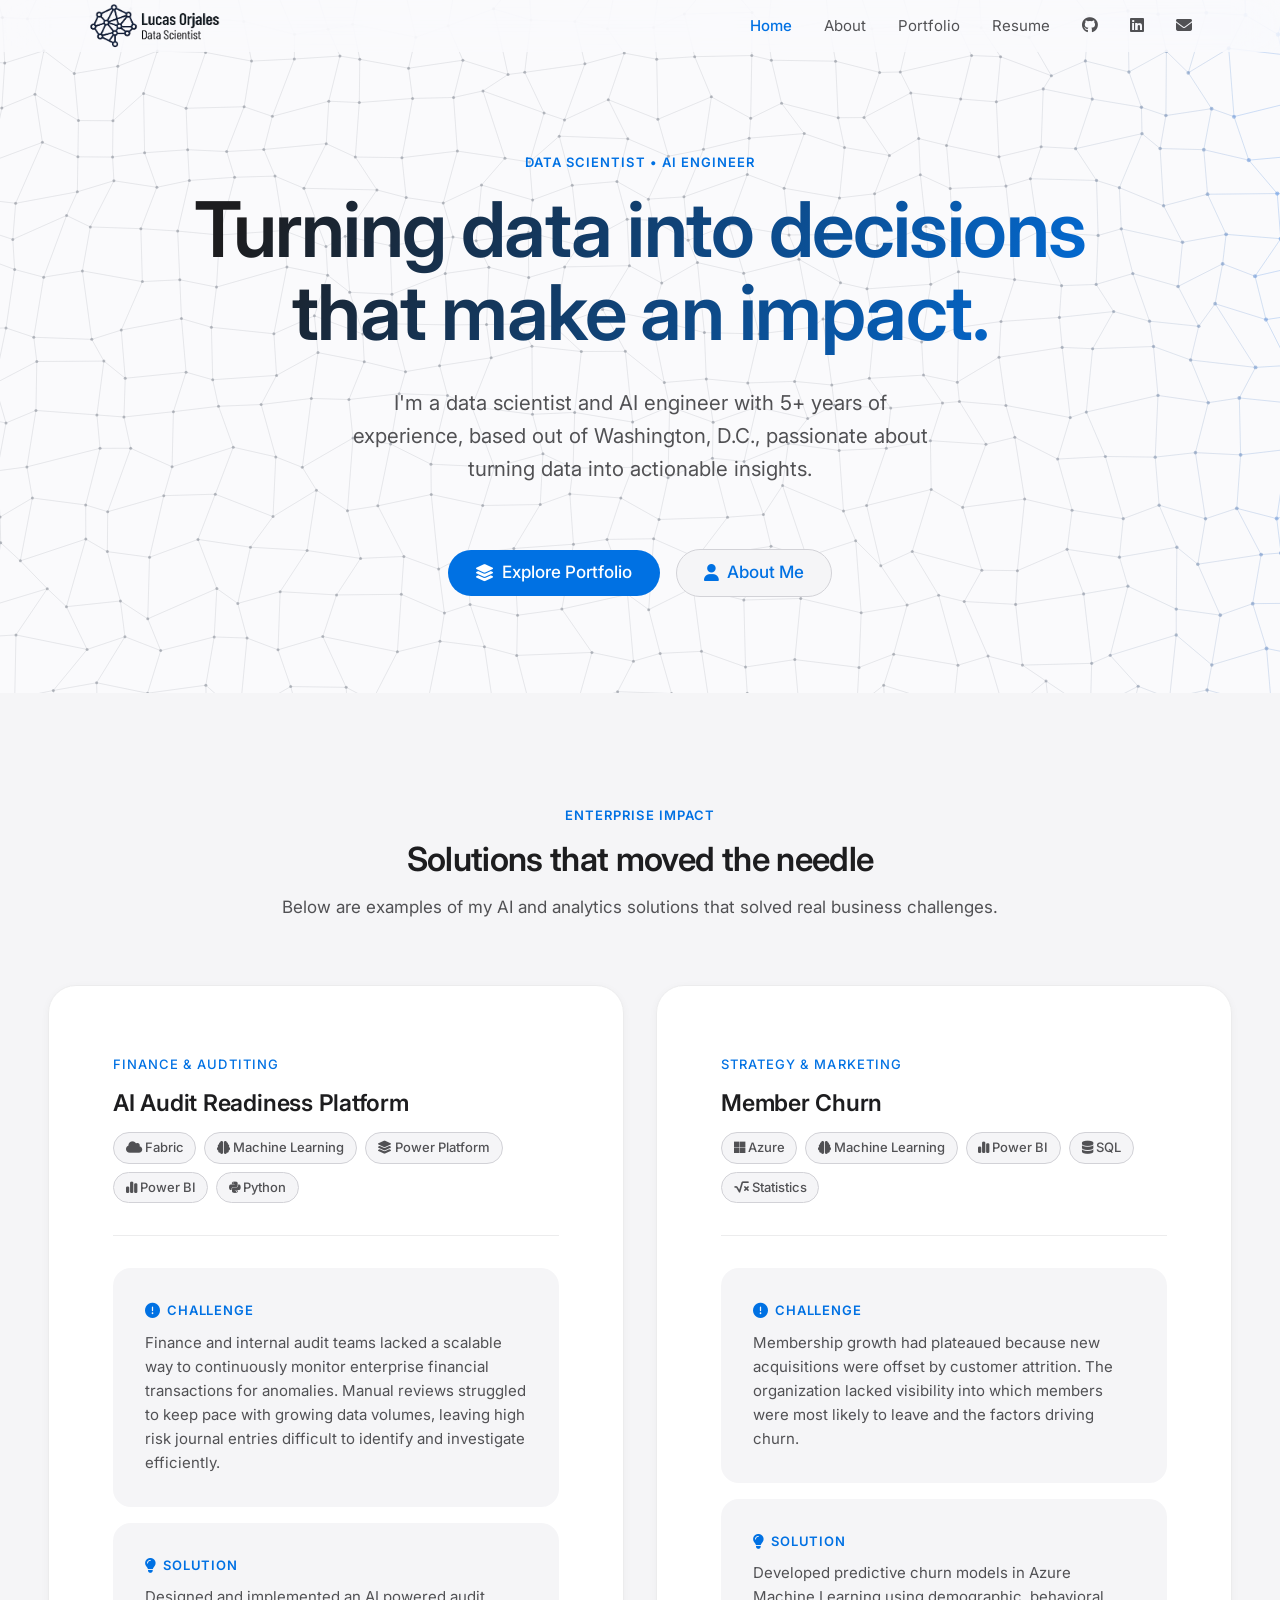
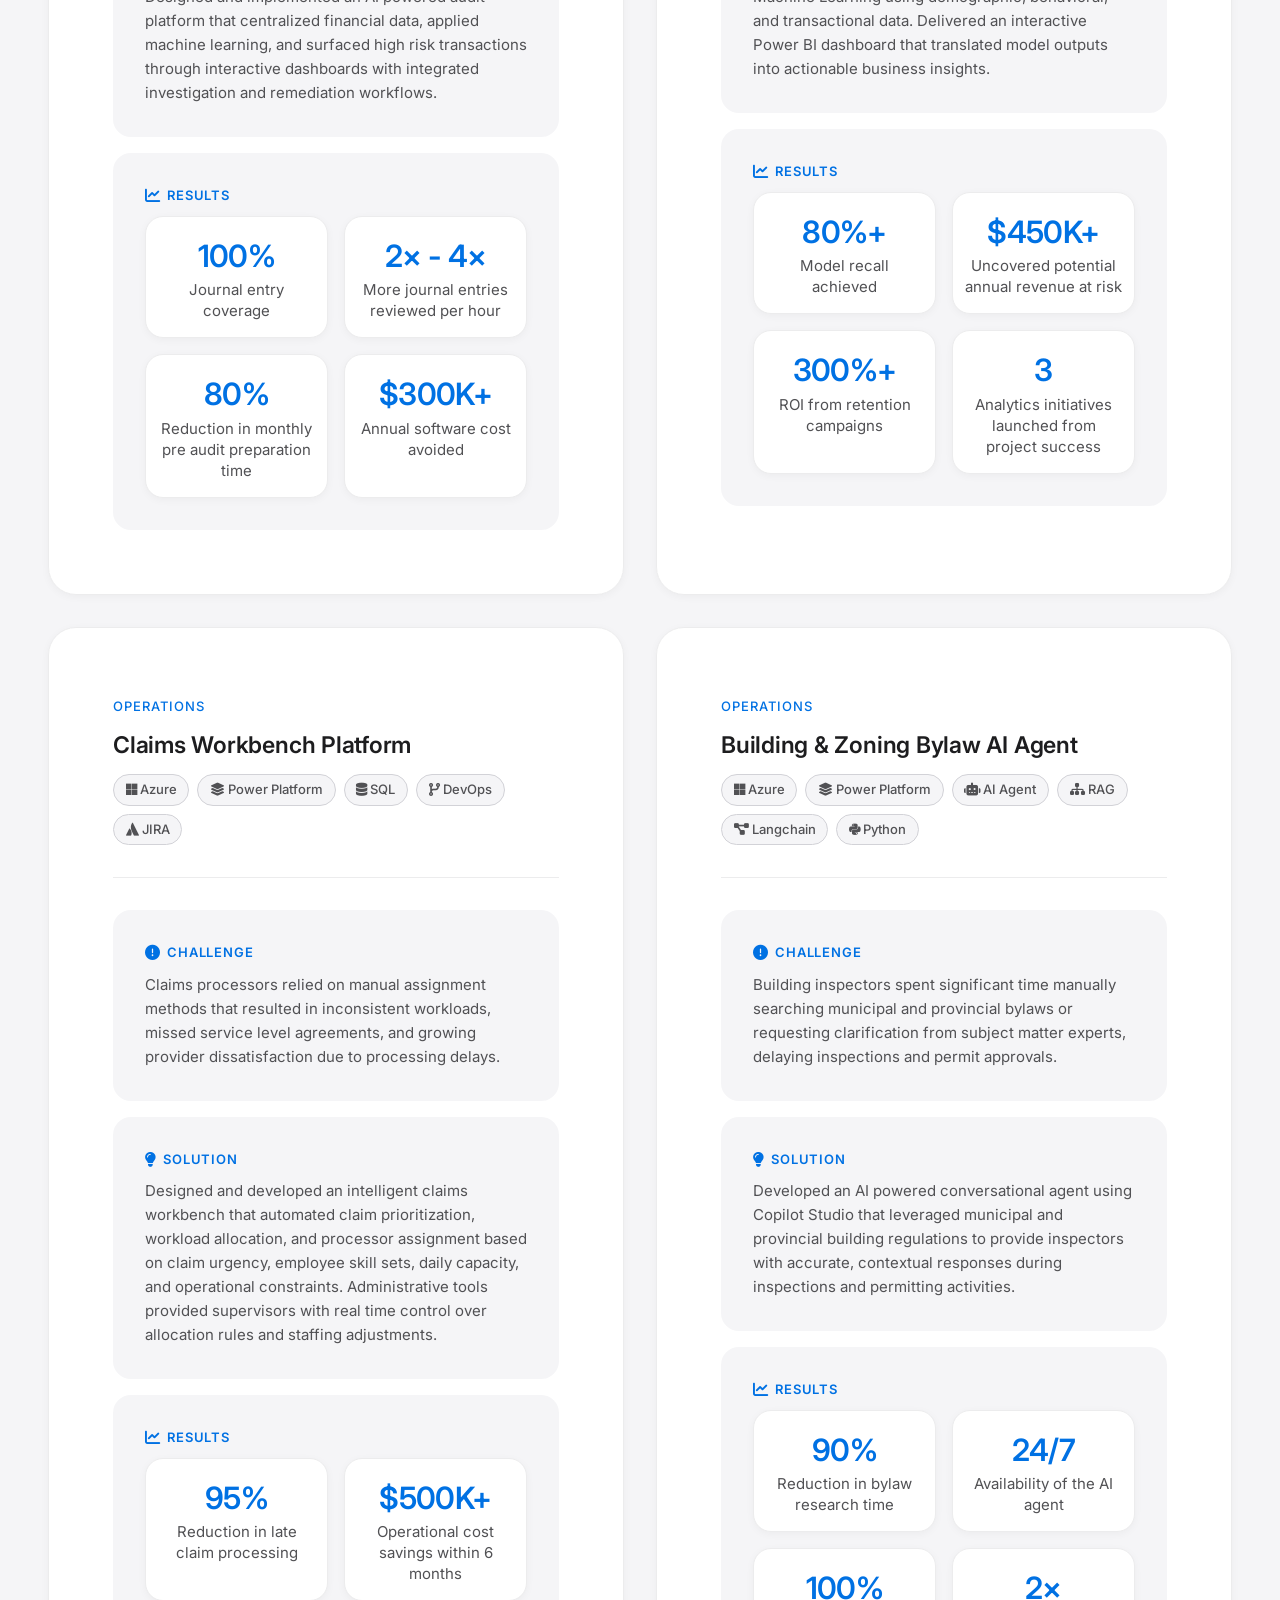
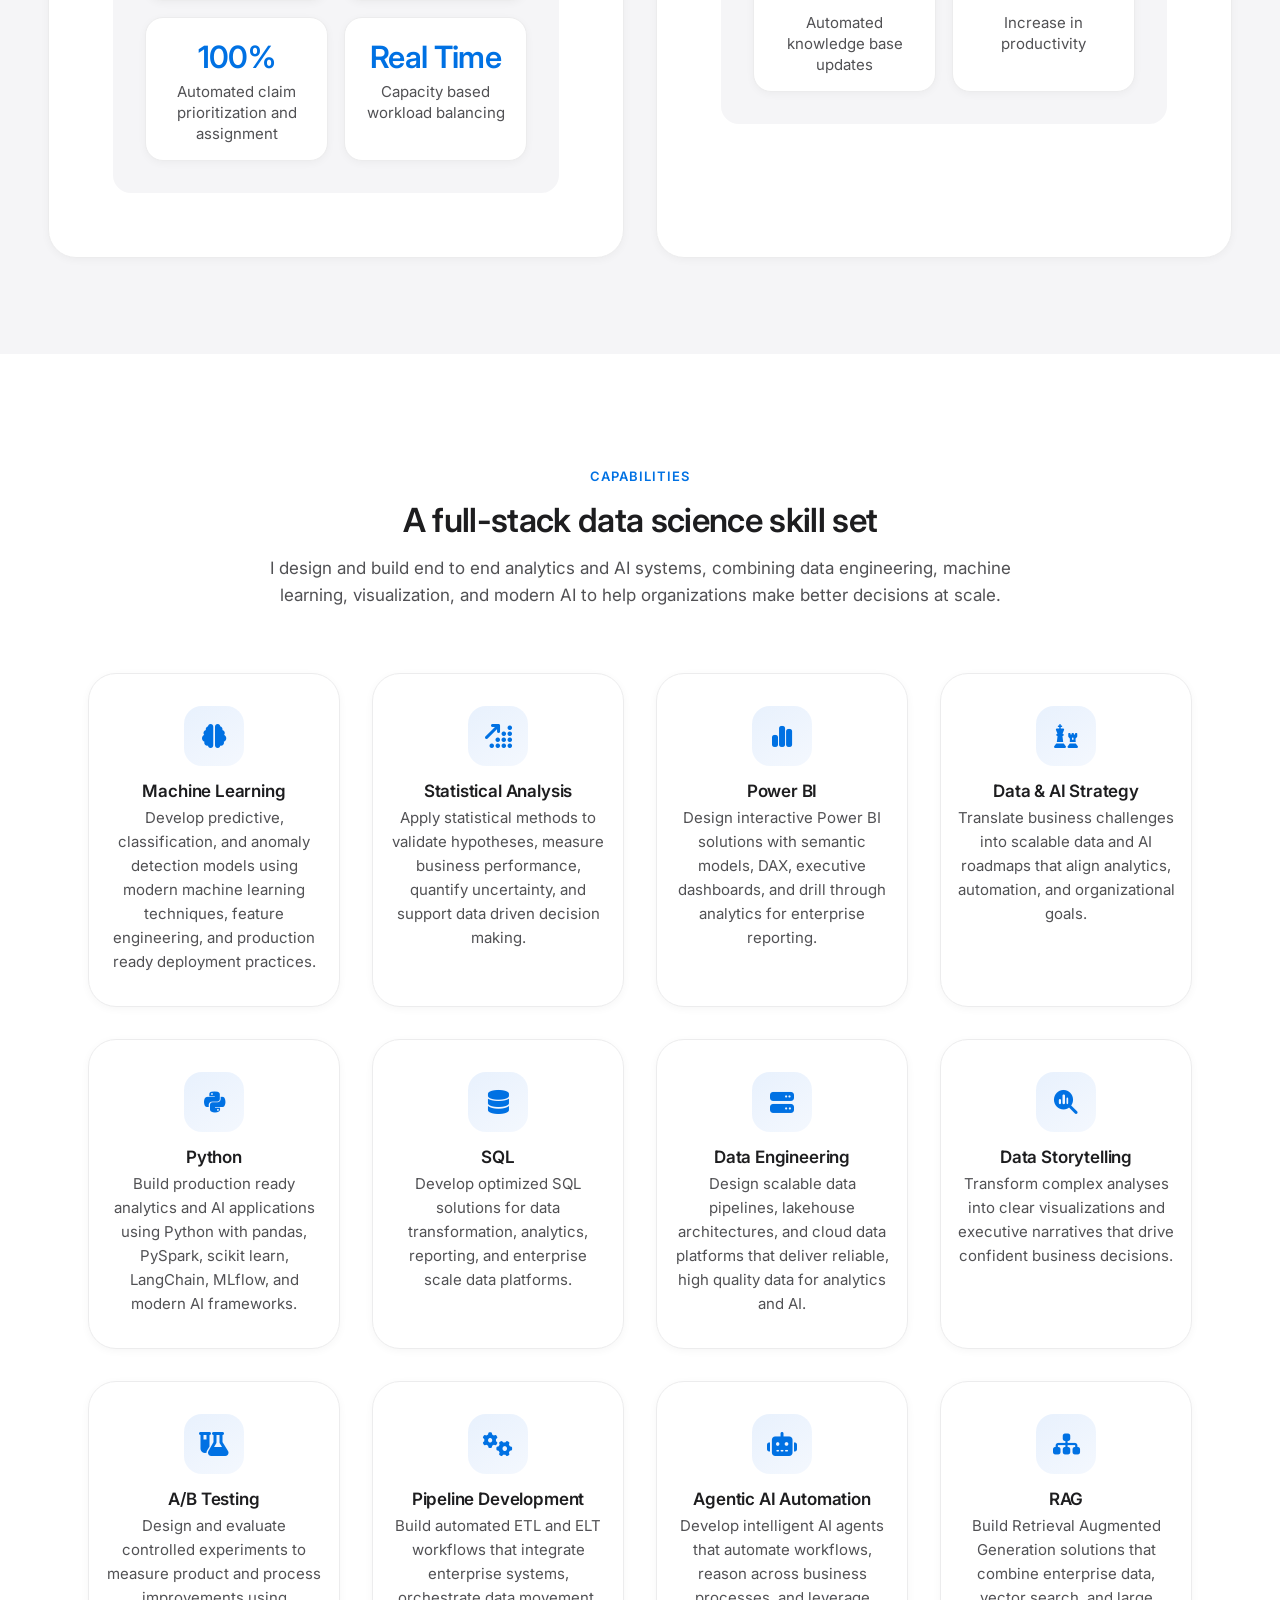
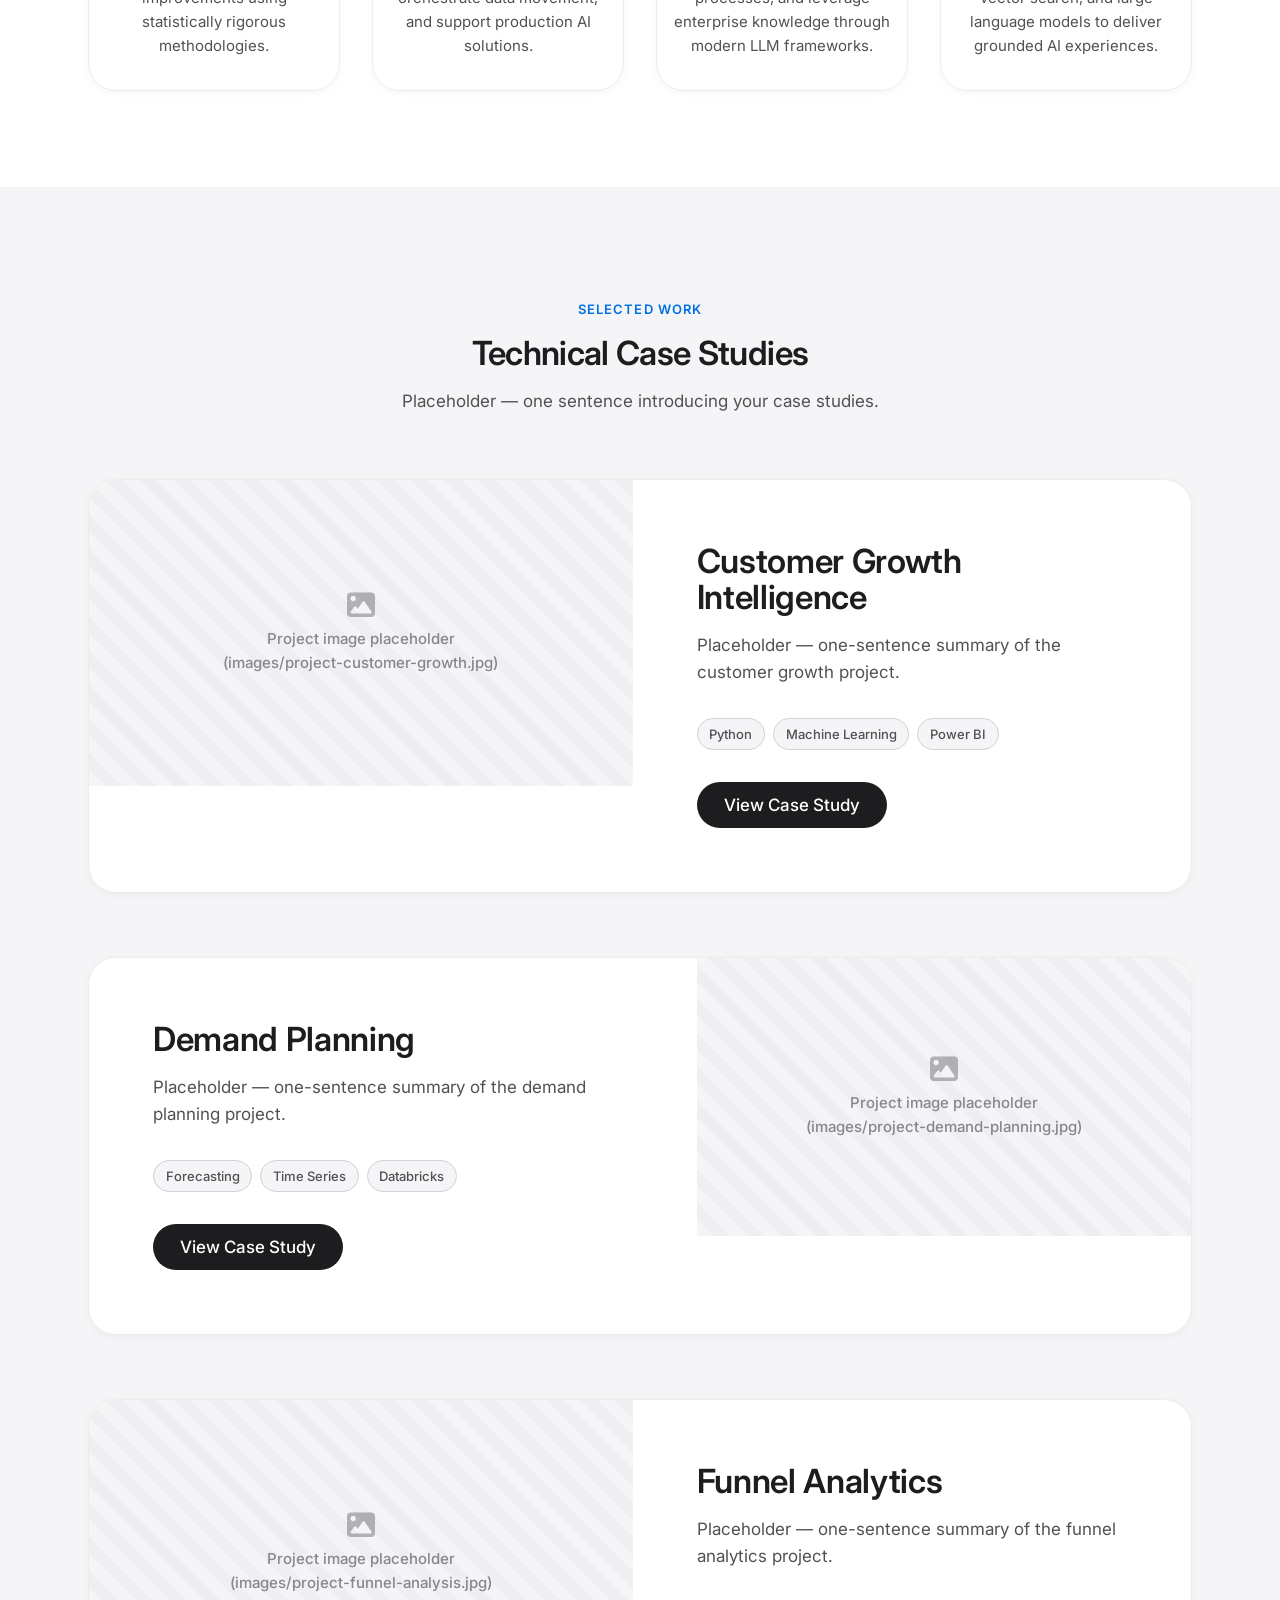
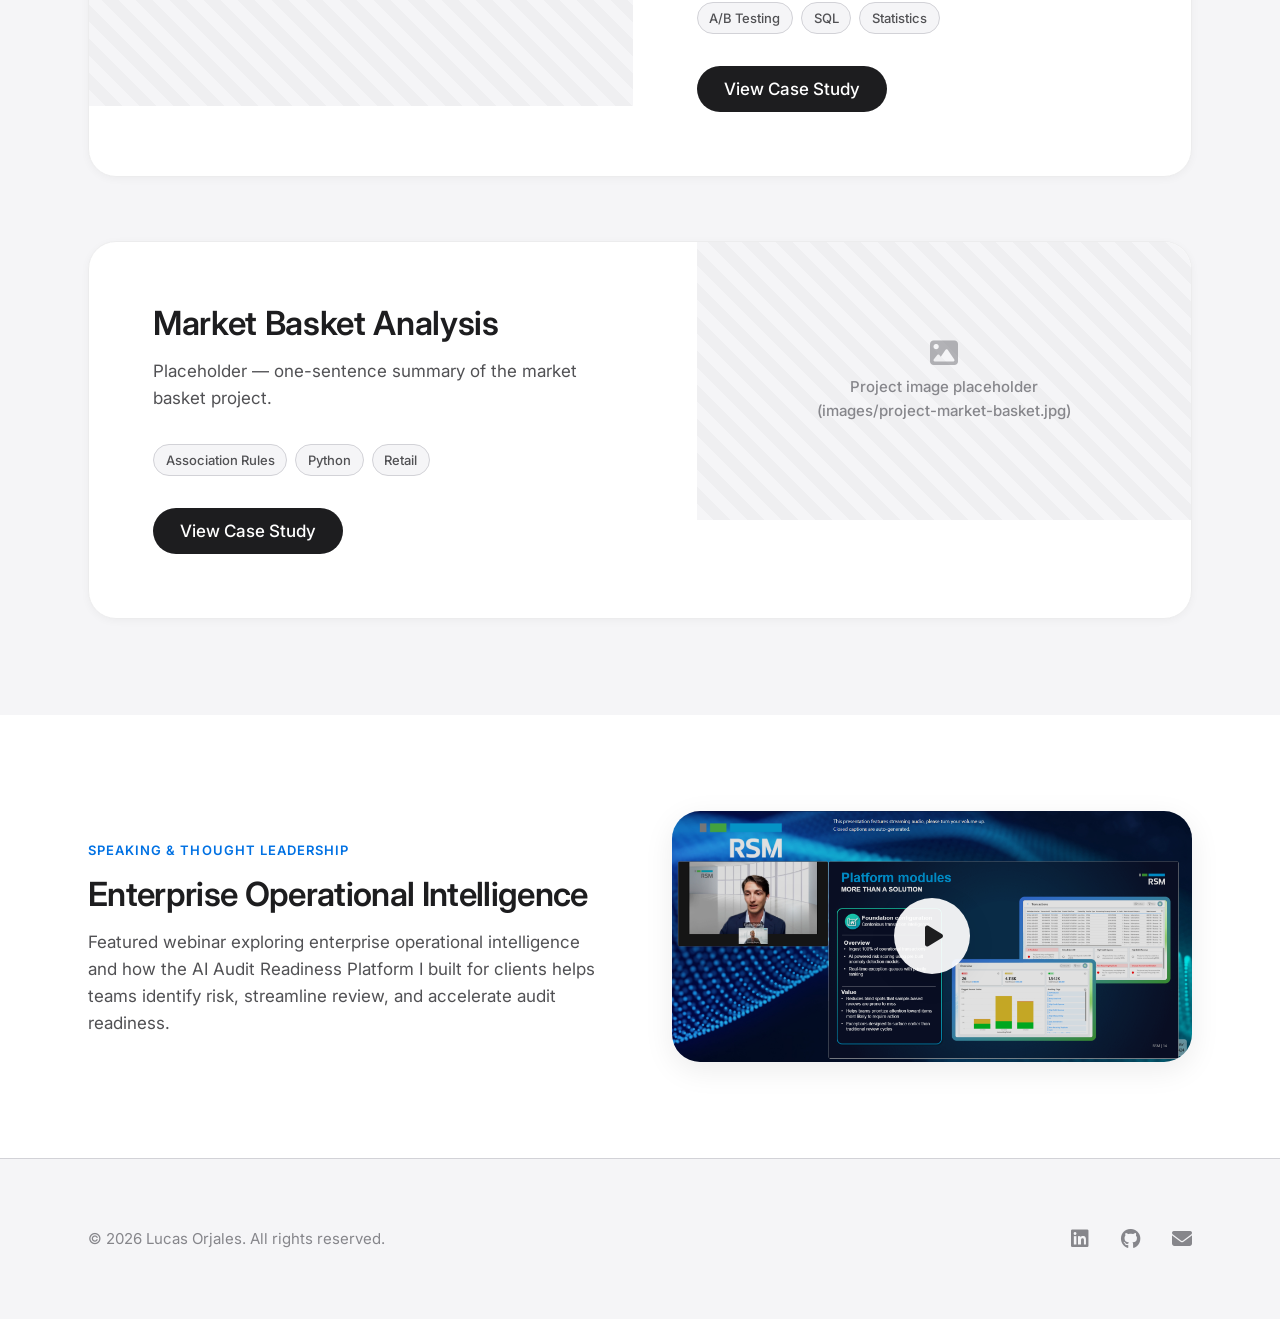
==== commit 07fce471: "Add files via upload Finalized About page, minor tweaks to Index and Portfolio." ====
--- a/index.html
+++ b/index.html
@@ -53,6 +53,7 @@
         <a class="nav__link nav__link--icon" href="https://github.com/orjalesl" target="_blank" rel="noopener" aria-label="GitHub"><i class="fa-brands fa-github"></i></a>
         <a class="nav__link nav__link--icon" href="https://www.linkedin.com/in/lucas-penovi-orjales-335543158/"
          target="_blank" rel="noopener" aria-label="LinkedIn"><i class="fa-brands fa-linkedin"></i></a>
+        <a class="nav__link nav__link--icon" href="mailto:lporjales@gmail.com" aria-label="Email"><i class="fa-solid fa-envelope"></i></a>
       </div>
 
       <!-- Hamburger (mobile only) -->
@@ -84,17 +85,16 @@
       <canvas class="hero__canvas" id="heroGraph" aria-hidden="true"></canvas>
 
       <div class="container">
-        <p class="eyebrow" data-reveal>DATA SCIENTIST • AI ENGINEER • DATA ENGINEER</p>
+        <p class="eyebrow" data-reveal>DATA SCIENTIST • AI ENGINEER</p>
 
         <!-- REPLACE: main headline -->
         <h1 class="hero__title gradient-text" data-reveal data-reveal-delay="1">
-          Transforming enterprise data into AI powered business solutions.
+          Turning data into decisions that make an impact.
         </h1>
 
         <!-- REPLACE: subheadline -->
         <p class="hero__subtitle" data-reveal data-reveal-delay="2">
-          Explore enterprise AI platforms, machine learning solutions, and analytics 
-          projects built across finance, professional serverices, non-profit, manufacturing, and public sector organizations.
+          I'm a data scientist and AI engineer with 5+ years of experience, based out of Washington, D.C., passionate about turning data into actionable insights.
         </p>
 
         <div class="btn-group btn-group--center" data-reveal data-reveal-delay="3">
@@ -118,7 +118,7 @@
         <div class="section-header" data-reveal>
           <p class="eyebrow">Enterprise Impact</p>
           <h2 id="experience-title">Solutions that moved the needle</h2>
-          <p>Delivering AI and analytics solutions that solve real business challenges.</p>
+          <p>Below are examples of my AI and analytics solutions that solved real business challenges.</p>
         </div>
 
         <div class="experience-list">
@@ -312,6 +312,7 @@
               <h3>Building &amp; Zoning Bylaw AI Agent</h3>
               <div class="tag-list">
                 <span class="tag"><i class="fa-brands fa-microsoft"></i> Azure</span>
+                <span class="tag"><i class="fa-solid fa-layer-group"></i> Power Platform</span>
                 <span class="tag"><i class="fa-solid fa-robot"></i> AI Agent</span>
                 <span class="tag"><i class="fa-solid fa-sitemap"></i> RAG</span>
                 <span class="tag"><i class="fa-solid fa-diagram-project"></i> Langchain</span>
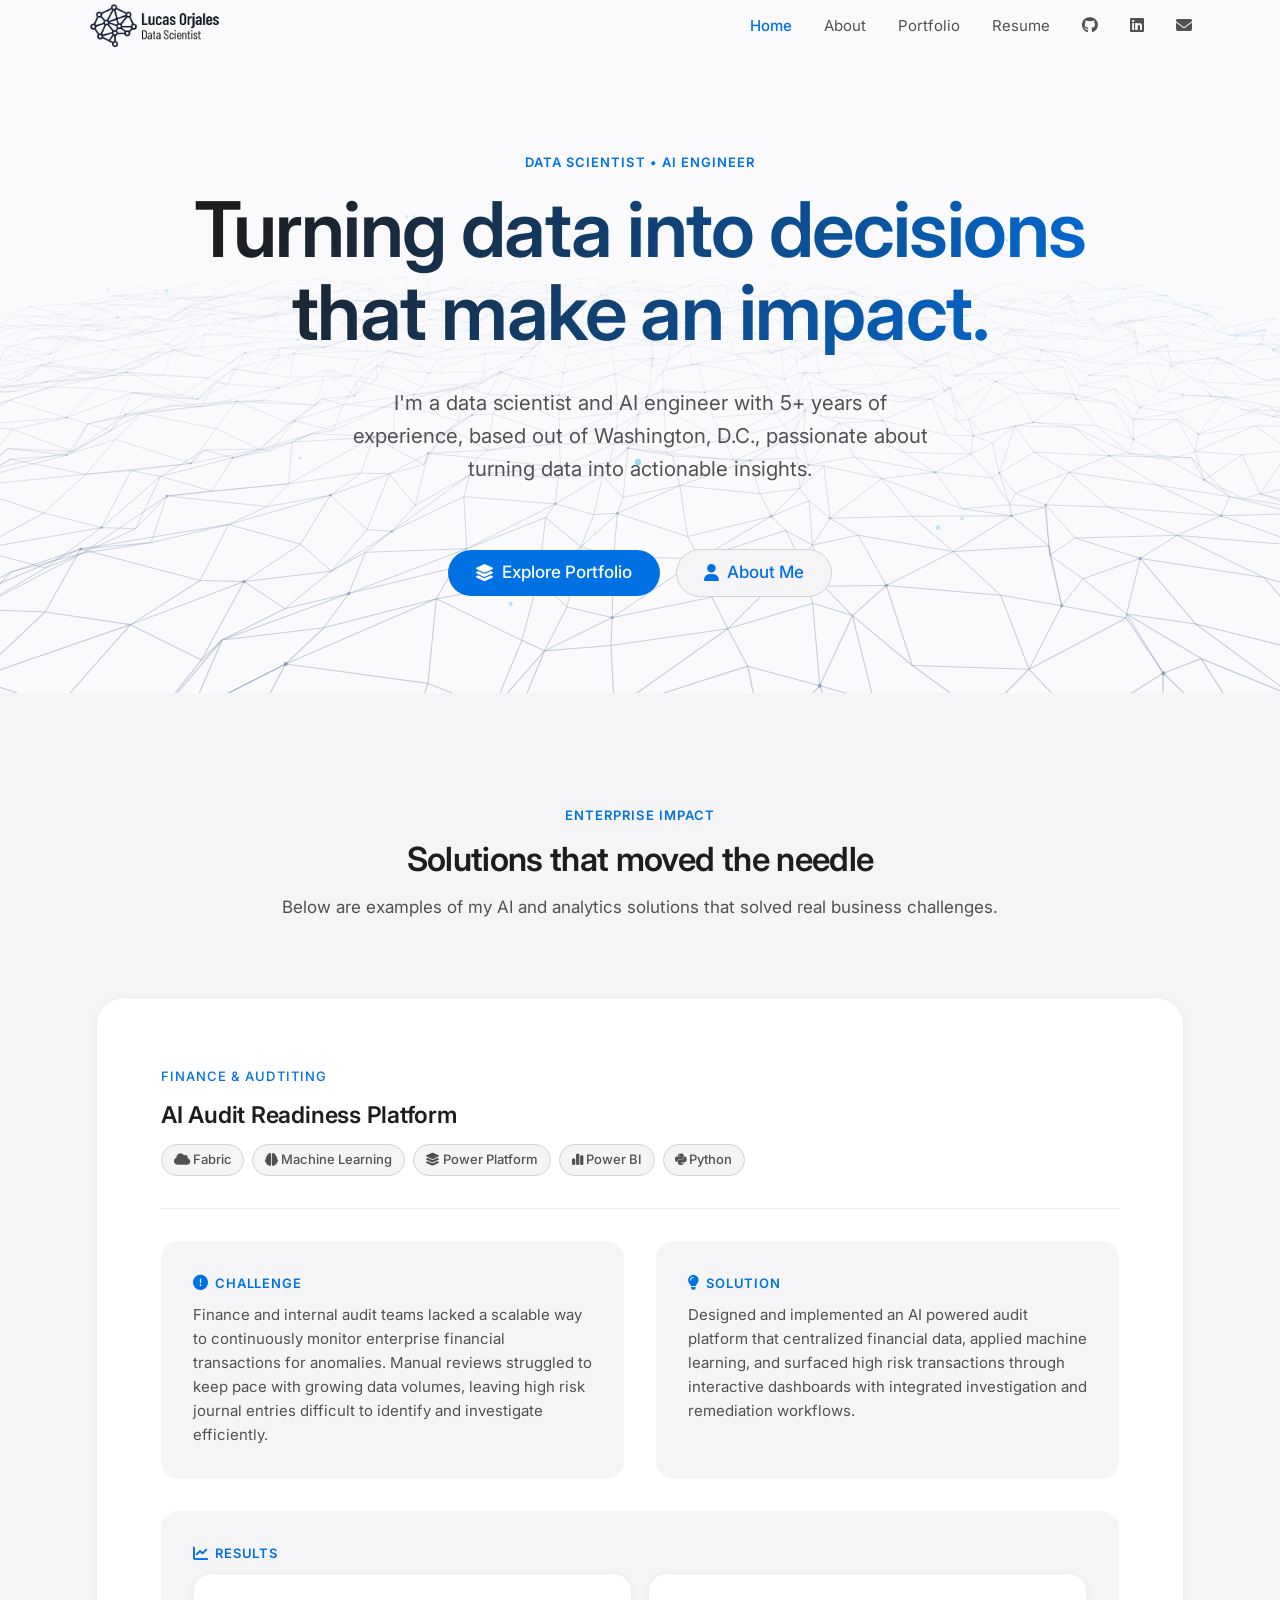
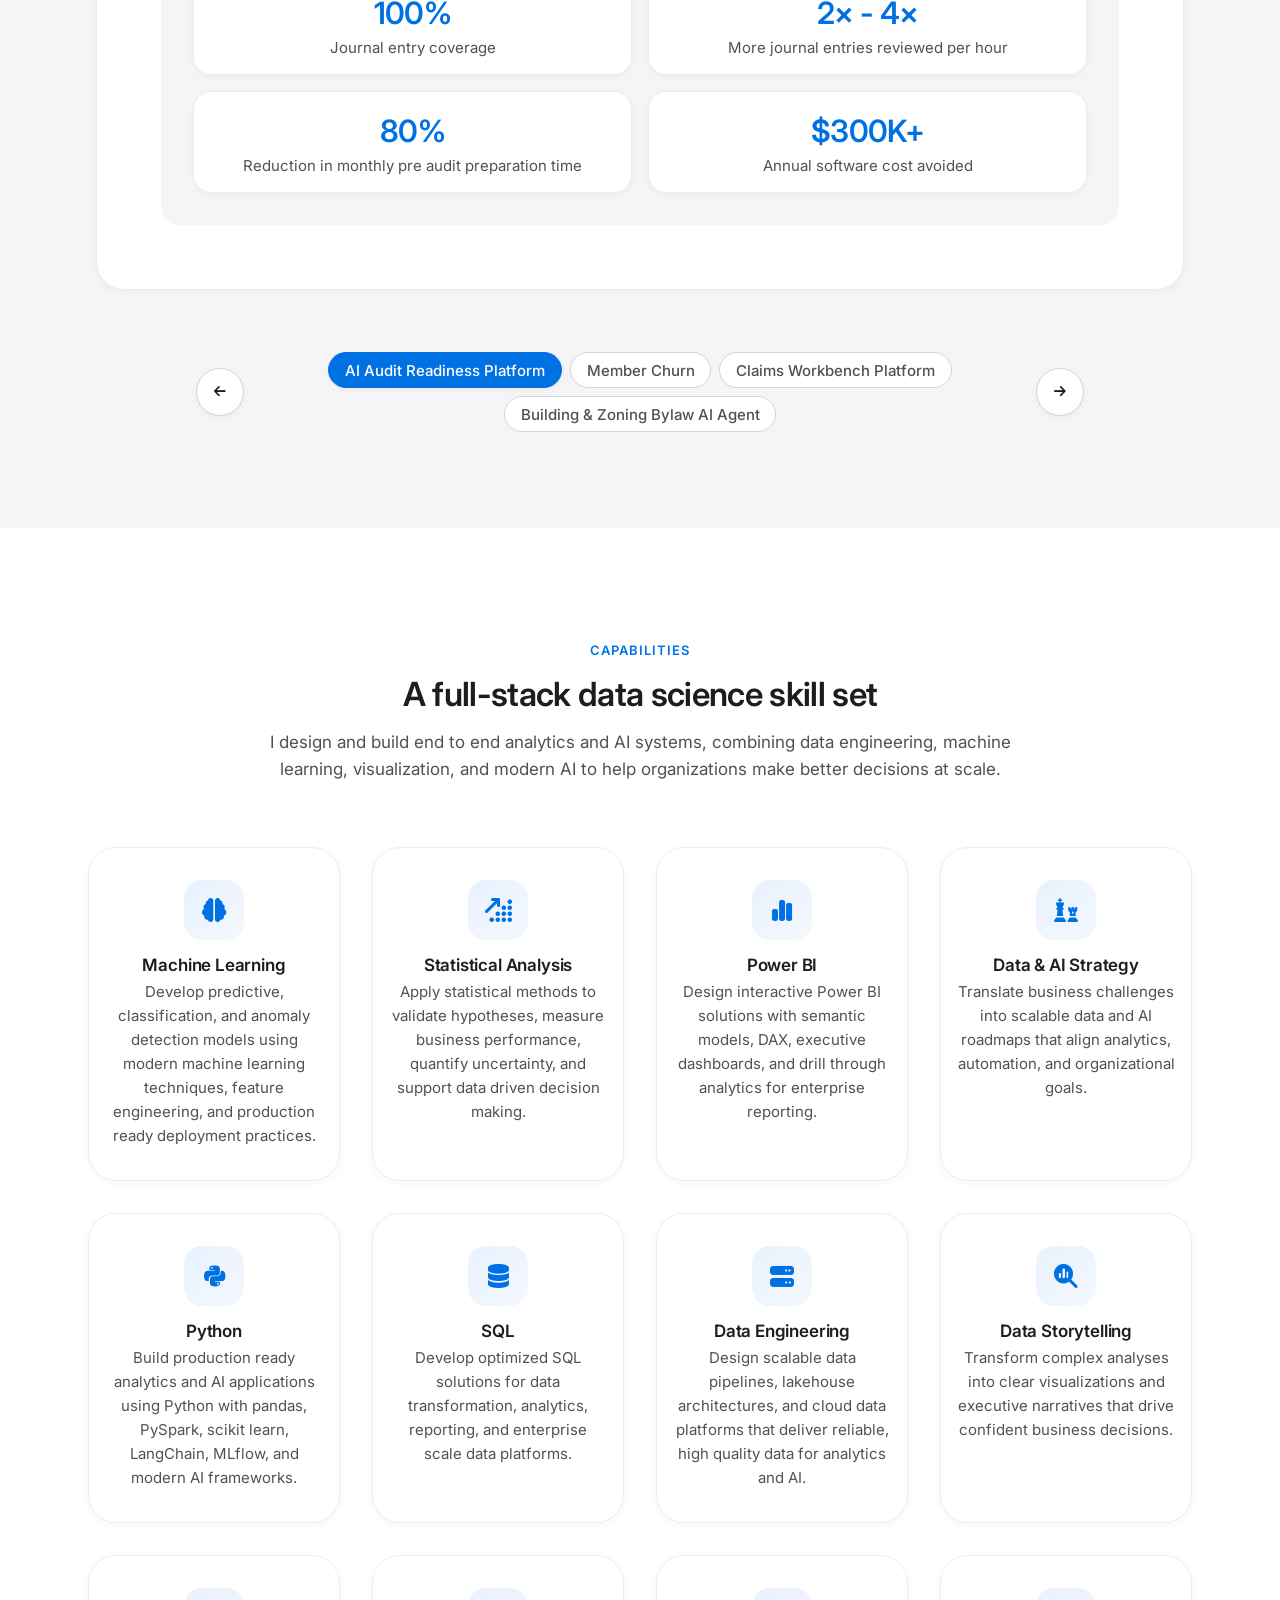
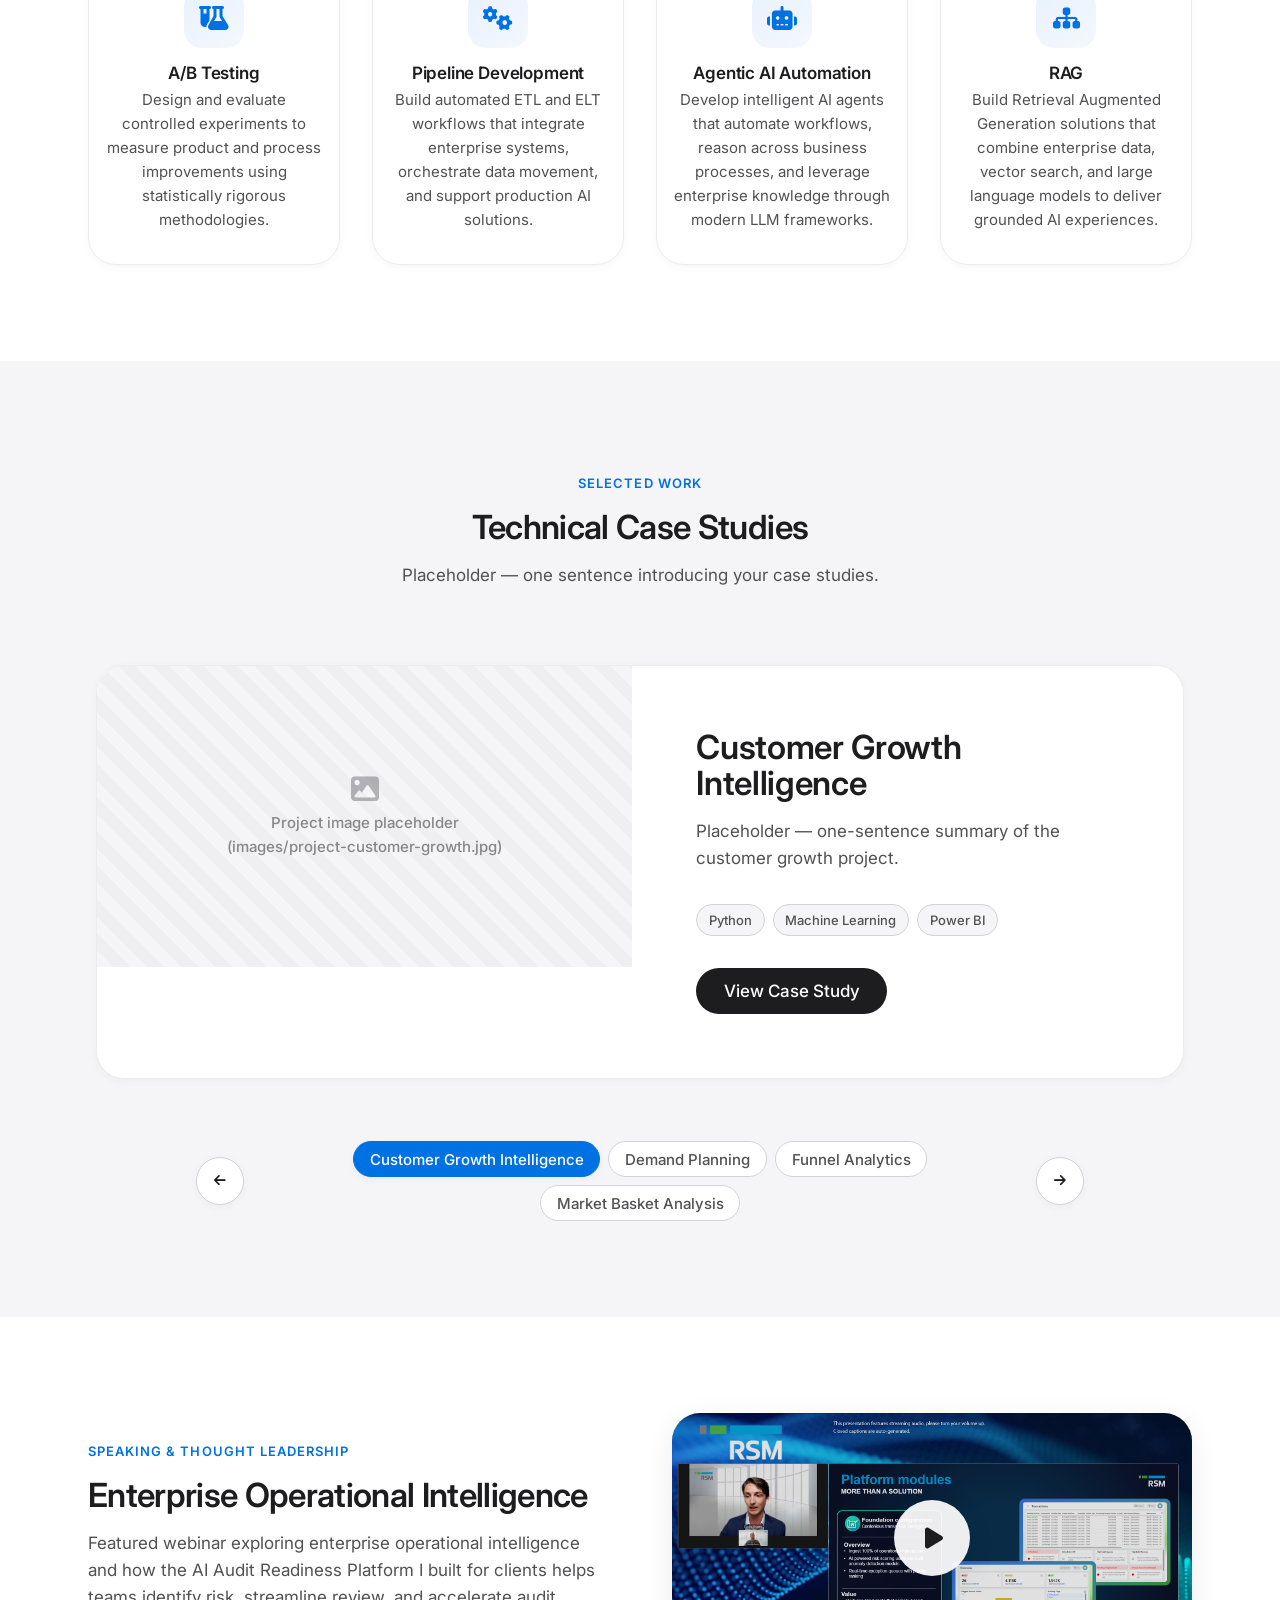
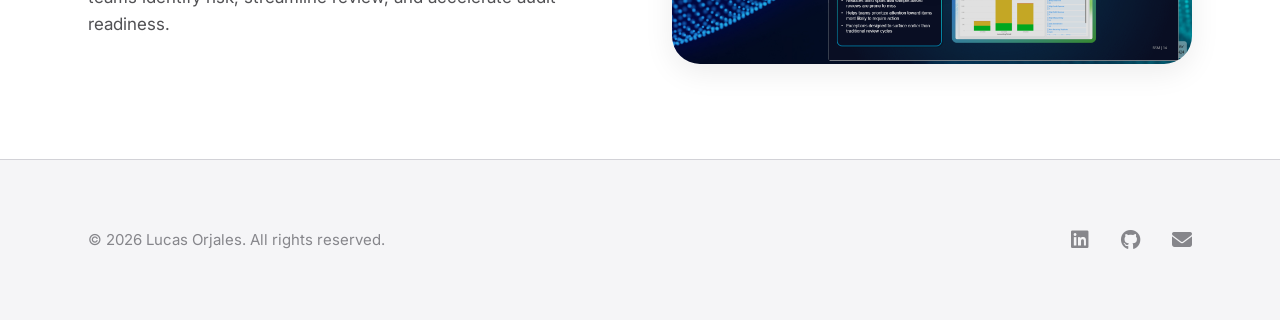
==== commit d9c92cb1: "Add files via upload" ====
--- a/index.html
+++ b/index.html
@@ -114,17 +114,21 @@
            - the Results KPI cards (metric + one-sentence explanation each)
          ======================================================================= -->
     <section class="section section--mist" aria-labelledby="experience-title">
-      <div class="container container--wide">
+      <div class="container">
         <div class="section-header" data-reveal>
           <p class="eyebrow">Enterprise Impact</p>
           <h2 id="experience-title">Solutions that moved the needle</h2>
           <p>Below are examples of my AI and analytics solutions that solved real business challenges.</p>
         </div>
 
-        <div class="experience-list">
-
-          <!-- Experience 1 -->
-          <article class="experience-card" data-reveal>
+        <!-- One-at-a-time carousel; tabs + arrows injected/handled by js/main.js -->
+        <div class="carousel" data-carousel data-reveal>
+          <div class="carousel__viewport">
+            <div class="carousel__track">
+
+              <!-- Experience 1 -->
+              <div class="carousel__slide" data-title="AI Audit Readiness Platform">
+              <article class="experience-card">
             <span class="tag tag--industry eyebrow"></p> Finance &amp; Audtiting</span>
             <div class="experience-card__head">
               <h3>AI Audit Readiness Platform</h3>
@@ -183,9 +187,11 @@
               </div>
             </div>
           </article>
-
-          <!-- Experience 2 -->
-          <article class="experience-card" data-reveal>
+              </div>
+
+              <!-- Experience 2 -->
+              <div class="carousel__slide" data-title="Member Churn">
+              <article class="experience-card">
             <span class="tag tag--industry eyebrow"> Strategy &amp; Marketing</span>
             <div class="experience-card__head">
               <h3>Member Churn</h3>
@@ -241,9 +247,11 @@
               </div>
             </div>
           </article>
-
-          <!-- Experience 3 -->
-          <article class="experience-card" data-reveal>
+              </div>
+
+              <!-- Experience 3 -->
+              <div class="carousel__slide" data-title="Claims Workbench Platform">
+              <article class="experience-card">
             <span class="tag tag--industry eyebrow"> Operations</span>
             <div class="experience-card__head">
               <h3>Claims Workbench Platform</h3>
@@ -303,10 +311,11 @@
               </div>
             </div>
           </article>
-
-
-          <!-- Experience 4 -->
-          <article class="experience-card" data-reveal>
+              </div>
+
+              <!-- Experience 4 -->
+              <div class="carousel__slide" data-title="Building &amp; Zoning Bylaw AI Agent">
+              <article class="experience-card">
             <span class="tag tag--industry eyebrow"> Operations</span>
             <div class="experience-card__head">
               <h3>Building &amp; Zoning Bylaw AI Agent</h3>
@@ -365,7 +374,16 @@
               </div>
             </div>
           </article>
-
+              </div>
+
+            </div>
+          </div>
+
+          <div class="carousel__nav">
+            <button class="carousel__arrow" type="button" data-carousel-prev aria-label="Previous solution"><i class="fa-solid fa-arrow-left"></i></button>
+            <div class="carousel__tabs" role="tablist" aria-label="Solutions"></div>
+            <button class="carousel__arrow" type="button" data-carousel-next aria-label="Next solution"><i class="fa-solid fa-arrow-right"></i></button>
+          </div>
         </div>
       </div>
     </section>
@@ -475,10 +493,14 @@
           <p>Placeholder — one sentence introducing your case studies.</p>
         </div>
 
-        <div class="grid" style="gap: var(--space-lg);">
-
-          <!-- Project 1 -->
-          <article class="feature-card" data-reveal>
+        <!-- One-at-a-time carousel; tabs + arrows injected/handled by js/main.js -->
+        <div class="carousel" data-carousel data-reveal>
+          <div class="carousel__viewport">
+            <div class="carousel__track">
+
+              <!-- Project 1 -->
+              <div class="carousel__slide" data-title="Customer Growth Intelligence">
+              <article class="feature-card">
             <div class="feature-card__media">
               <!-- REPLACE with: <img src="images/project-customer-growth.jpg" alt="..."> -->
               <div class="placeholder placeholder--wide">
@@ -497,9 +519,11 @@
               <a class="btn btn--dark" href="projects/customer-growth.html">View Case Study</a>
             </div>
           </article>
-
-          <!-- Project 2 -->
-          <article class="feature-card" data-reveal>
+              </div>
+
+              <!-- Project 2 -->
+              <div class="carousel__slide" data-title="Demand Planning">
+              <article class="feature-card">
             <div class="feature-card__media">
               <!-- REPLACE with: <img src="images/project-demand-planning.jpg" alt="..."> -->
               <div class="placeholder placeholder--wide">
@@ -515,12 +539,14 @@
                 <span class="tag">Time Series</span>
                 <span class="tag">Databricks</span>
               </div>
-              <a class="btn btn--dark" href="projects/demand-planning.html">View Case Study</a>
-            </div>
-          </article>
-
-          <!-- Project 3 -->
-          <article class="feature-card" data-reveal>
+              <a class="btn btn--dark" href="projects/customer-growth-2.html">View Case Study</a>
+            </div>
+          </article>
+              </div>
+
+              <!-- Project 3 -->
+              <div class="carousel__slide" data-title="Funnel Analytics">
+              <article class="feature-card">
             <div class="feature-card__media">
               <!-- REPLACE with: <img src="images/project-funnel-analysis.jpg" alt="..."> -->
               <div class="placeholder placeholder--wide">
@@ -539,9 +565,11 @@
               <a class="btn btn--dark" href="projects/funnel-analysis.html">View Case Study</a>
             </div>
           </article>
-
-          <!-- Project 4 -->
-          <article class="feature-card" data-reveal>
+              </div>
+
+              <!-- Project 4 -->
+              <div class="carousel__slide" data-title="Market Basket Analysis">
+              <article class="feature-card">
             <div class="feature-card__media">
               <!-- REPLACE with: <img src="images/project-market-basket.jpg" alt="..."> -->
               <div class="placeholder placeholder--wide">
@@ -560,7 +588,16 @@
               <a class="btn btn--dark" href="projects/market-basket.html">View Case Study</a>
             </div>
           </article>
-
+              </div>
+
+            </div>
+          </div>
+
+          <div class="carousel__nav">
+            <button class="carousel__arrow" type="button" data-carousel-prev aria-label="Previous case study"><i class="fa-solid fa-arrow-left"></i></button>
+            <div class="carousel__tabs" role="tablist" aria-label="Case studies"></div>
+            <button class="carousel__arrow" type="button" data-carousel-next aria-label="Next case study"><i class="fa-solid fa-arrow-right"></i></button>
+          </div>
         </div>
       </div>
     </section>
--- a/css/styles.css
+++ b/css/styles.css
@@ -1117,3 +1117,91 @@
 @media (min-width: 641px) {
   .mobile-menu { display: none; }
 }
+
+/* --------------------------------------------------------------------------
+   21. CAROUSEL — one-at-a-time card navigator
+   Reusable across pages. Wrap slides in .carousel__track and add named
+   tabs + prev/next. Progressive enhancement: with no JS the slides simply
+   stack (flex-wrap), so all content stays visible; main.js adds .is-ready
+   to switch to the horizontal, single-card experience.
+   -------------------------------------------------------------------------- */
+.carousel { position: relative; }
+.carousel__viewport { overflow: hidden; }
+.carousel.is-ready .carousel__viewport { transition: height var(--dur) var(--ease-out); }
+
+.carousel__track {
+  display: flex;
+  flex-wrap: wrap;              /* no-JS fallback: slides stack vertically */
+  align-items: flex-start;
+}
+.carousel.is-ready .carousel__track {
+  flex-wrap: nowrap;
+  transition: transform var(--dur-slow) var(--ease-out);
+}
+.carousel__slide { flex: 0 0 100%; width: 100%; min-width: 100%; }
+/* Breathing room so hover-lift + soft shadows aren't clipped by the viewport */
+.carousel.is-ready .carousel__slide { padding: 12px 8px 30px; }
+
+/* Navigation row (hidden until JS is ready to avoid dead controls) */
+.carousel__nav { display: none; }
+.carousel.is-ready .carousel__nav {
+  display: flex;
+  align-items: center;
+  justify-content: center;
+  gap: var(--space-sm);
+  margin-top: var(--space-md);
+}
+.carousel__arrow {
+  flex: 0 0 auto;
+  width: 48px; height: 48px;
+  display: grid; place-items: center;
+  border-radius: 50%;
+  background: var(--color-white);
+  color: var(--color-charcoal);
+  border: 1px solid var(--color-gray-200);
+  box-shadow: var(--shadow-sm);
+  transition: transform var(--dur-fast) var(--ease), box-shadow var(--dur-fast) var(--ease),
+              color var(--dur-fast) var(--ease), border-color var(--dur-fast) var(--ease);
+}
+.carousel__arrow:hover { transform: translateY(-2px); color: var(--color-accent); border-color: var(--color-accent); box-shadow: var(--shadow-md); }
+.carousel__arrow:active { transform: scale(0.94); }
+
+.carousel__tabs {
+  display: flex;
+  flex-wrap: wrap;
+  justify-content: center;
+  gap: 0.5rem;
+  max-width: 760px;
+}
+.carousel__tab {
+  font-size: var(--fs-small);
+  font-weight: 500;
+  color: var(--color-gray-600);
+  background: var(--color-white);
+  border: 1px solid var(--color-gray-200);
+  border-radius: var(--radius-pill);
+  padding: 0.5em 1.05em;
+  cursor: pointer;
+  transition: color var(--dur-fast) var(--ease), background var(--dur-fast) var(--ease),
+              border-color var(--dur-fast) var(--ease), box-shadow var(--dur-fast) var(--ease);
+}
+.carousel__tab:hover { color: var(--color-charcoal); border-color: var(--color-gray-400); }
+.carousel__tab.is-active { color: #fff; background: var(--color-accent); border-color: var(--color-accent); box-shadow: var(--shadow-sm); }
+
+/* Carousel-scoped card overrides ----------------------------------------- */
+/* Experience card as a full-width slide: Challenge | Solution side by side,
+   Results (last block) spanning the full width beneath them. */
+.carousel .experience-card { height: 100%; }
+.carousel .experience-card__csr { grid-template-columns: 1fr 1fr; gap: var(--space-md); }
+.carousel .experience-card__csr .csr-block:last-child { grid-column: 1 / -1; }
+/* Neutralise the alternating image-side layout inside a carousel (only one
+   card shows at a time, so every slide should look identical). */
+.carousel .feature-card:nth-child(even) .feature-card__media { order: 0; }
+.carousel .feature-card:nth-child(even) .feature-card__body { padding: var(--space-lg) var(--space-lg) var(--space-lg) 0; }
+.carousel .showcase-card:nth-child(even) .showcase-card__media { order: 0; }
+
+@media (max-width: 640px) {
+  .carousel .experience-card__csr { grid-template-columns: 1fr; }
+  .carousel__arrow { width: 42px; height: 42px; }
+  .carousel.is-ready .carousel__slide { padding: 8px 2px 24px; }
+}
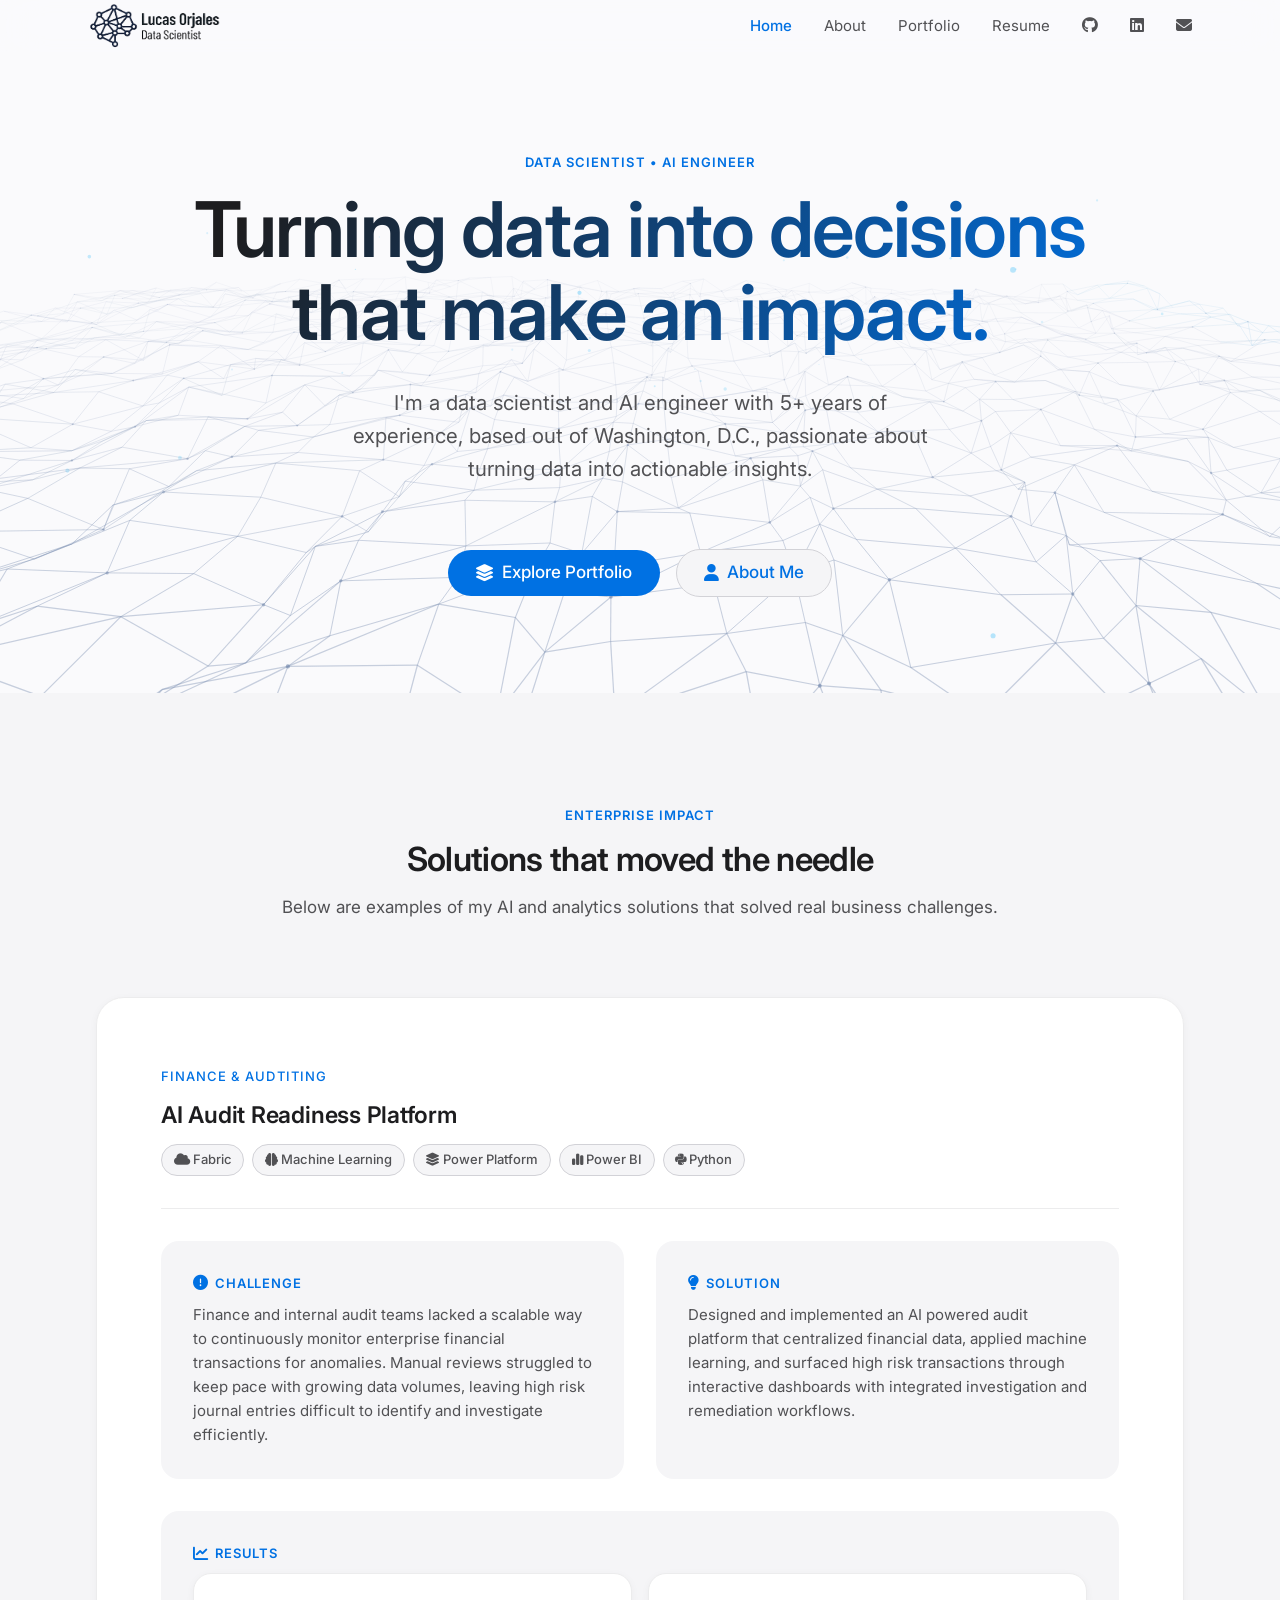
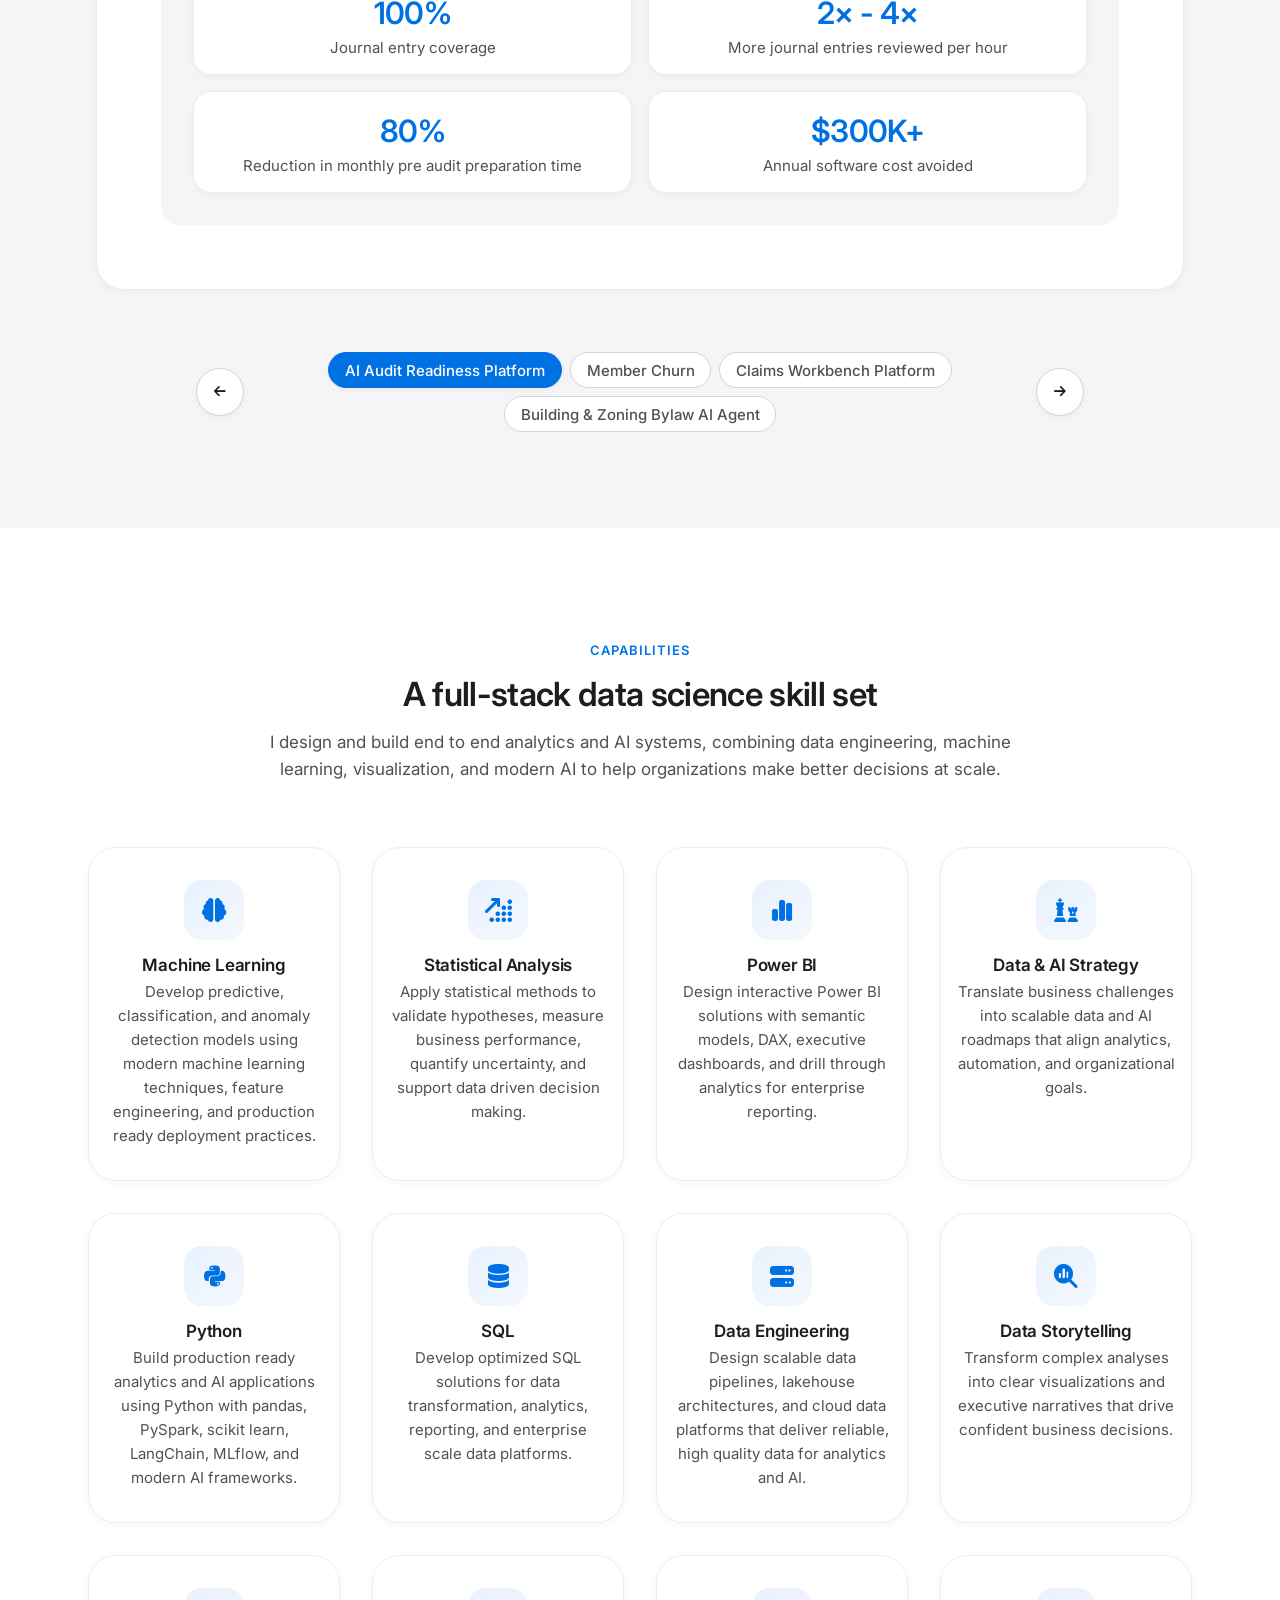
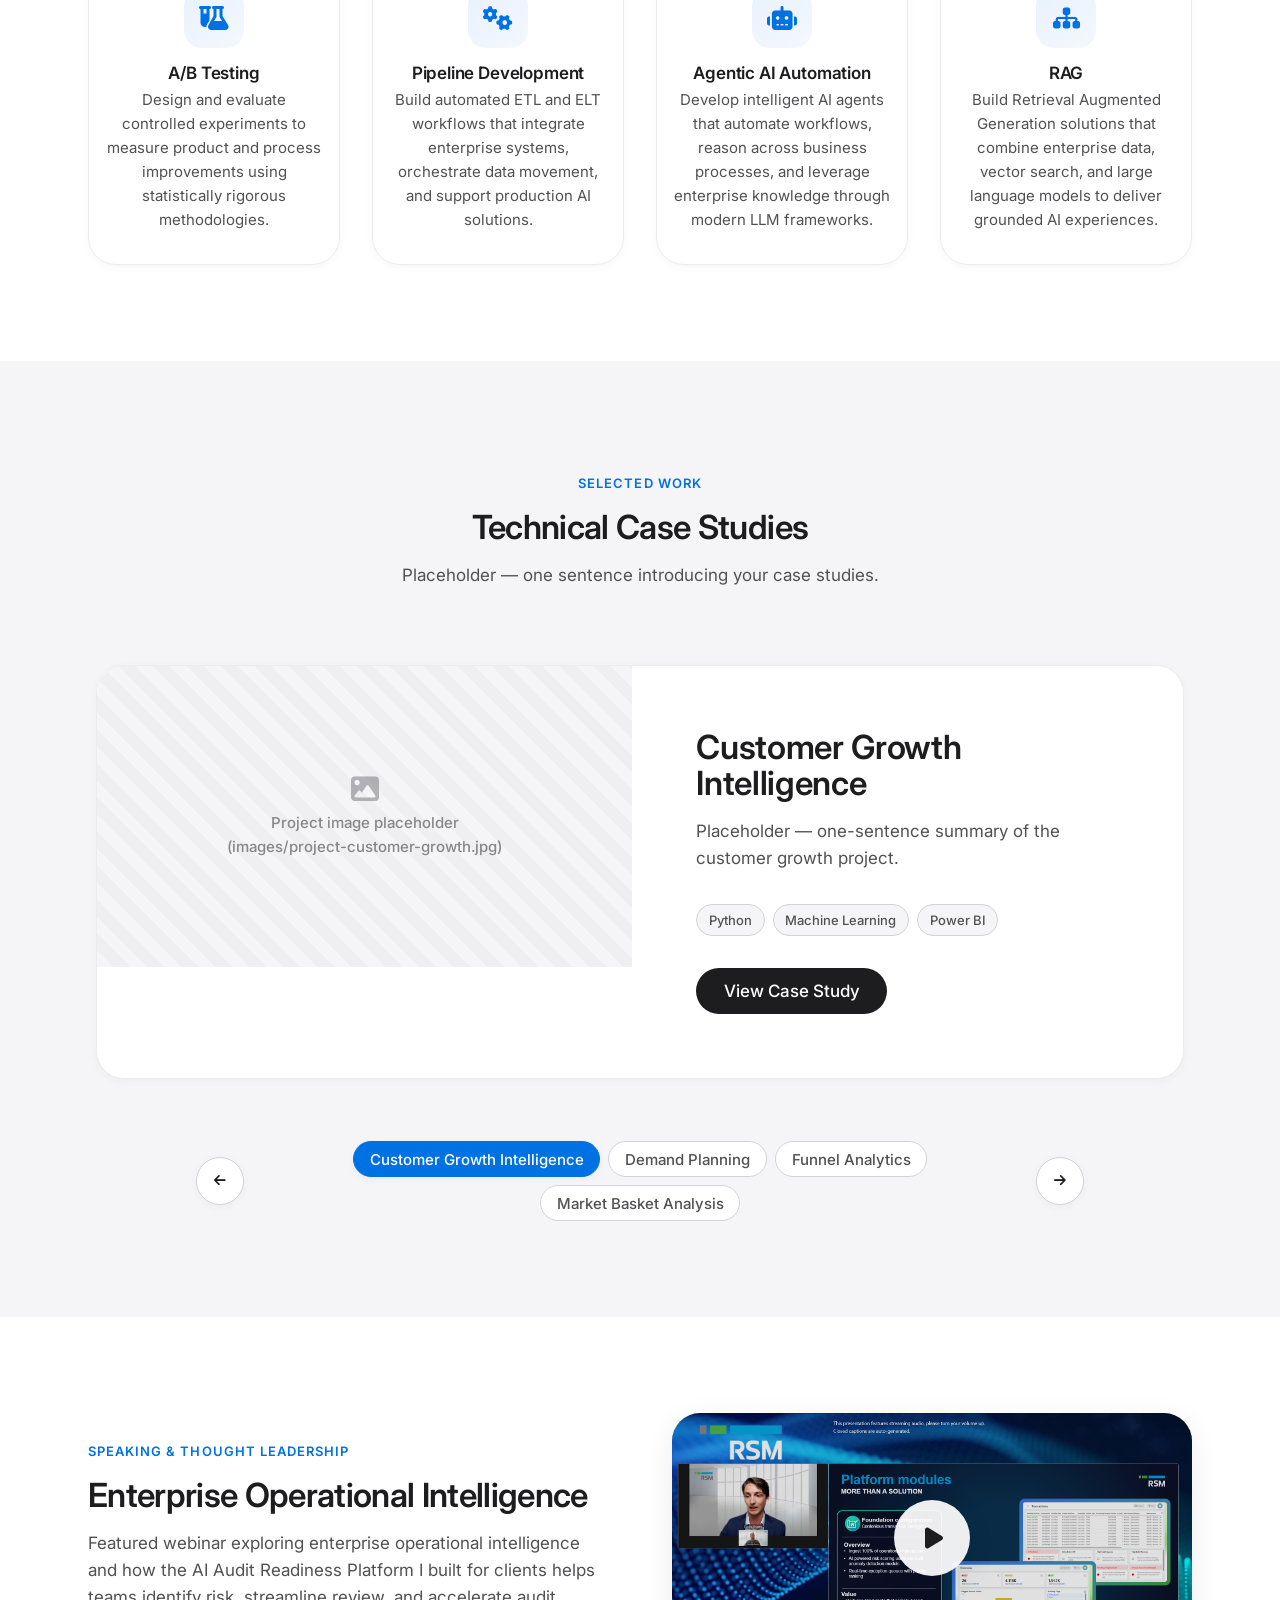
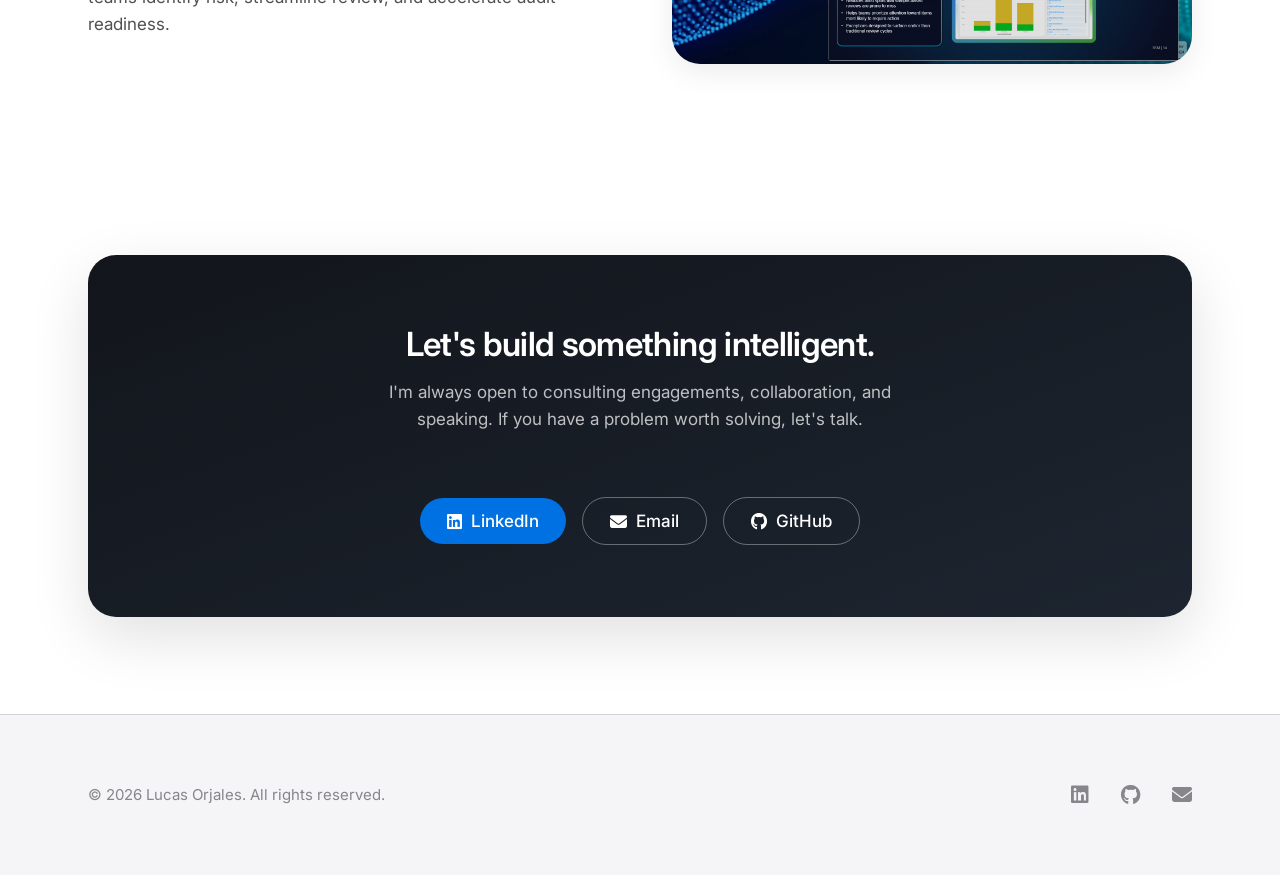
==== commit 9d3b413a: "Add files via upload Major updates across the board. Particularly the case study pages." ====
--- a/index.html
+++ b/index.html
@@ -27,8 +27,8 @@
   <!-- Font Awesome (icons) -->
   <link rel="stylesheet" href="https://cdnjs.cloudflare.com/ajax/libs/font-awesome/6.5.2/css/all.min.css" />
 
-  <!-- Site styles -->
-  <link rel="stylesheet" href="css/styles.css" />
+  <!-- Site styles (?v= cache-buster: bump when styles.css changes) -->
+  <link rel="stylesheet" href="css/styles.css?v=3" />
 </head>
 <body>
 
@@ -641,6 +641,22 @@
       </div>
     </section>
 
+    <!-- =======================================================================
+         CLOSING CTA  (global .closing-cta component — styles in css/styles.css)
+         ======================================================================= -->
+    <section class="section">
+      <div class="container">
+        <div class="closing-cta" data-reveal>
+          <h2>Let's build something intelligent.</h2>
+          <p>I'm always open to consulting engagements, collaboration, and speaking. If you have a problem worth solving, let's talk.</p>
+          <div class="btn-group">
+            <a class="btn btn--primary" href="https://www.linkedin.com/in/lucas-penovi-orjales-335543158/" target="_blank" rel="noopener"><i class="fa-brands fa-linkedin"></i> LinkedIn</a>
+            <a class="btn btn--ghost" href="mailto:lporjales@gmail.com"><i class="fa-solid fa-envelope"></i> Email</a>
+            <a class="btn btn--ghost" href="https://github.com/orjalesl" target="_blank" rel="noopener"><i class="fa-brands fa-github"></i> GitHub</a>
+          </div>
+        </div>
+      </div>
+    </section>
 
   <!-- =========================================================================
        FOOTER  (identical across pages — keep in sync)
@@ -656,7 +672,7 @@
     </div>
   </footer>
 
-  <script src="js/main.js"></script>
+  <script src="js/main.js?v=2"></script>
   <!-- Hero knowledge-graph background (home page only) -->
   <script src="js/hero-graph.js"></script>
   <!-- Auto-update footer year -->
--- a/css/styles.css
+++ b/css/styles.css
@@ -380,6 +380,18 @@
 .nav__toggle.is-open span:nth-child(1) { transform: translateY(4px) rotate(45deg); }
 .nav__toggle.is-open span:nth-child(2) { transform: translateY(-4px) rotate(-45deg); }
 
+/* Dedicated Slide Tab Navigation */
+.cs-tabnav {
+  display: flex;
+  gap: .3rem;
+  overflow-x: auto;
+  scrollbar-width: none;
+  border-bottom: 1px solid var(--cs-border);
+  margin-bottom: 1rem;
+}
+.cs-tabnav::-webkit-scrollbar { 
+  display: none; 
+}
 /* --------------------------------------------------------------------------
    7. MOBILE MENU
    -------------------------------------------------------------------------- */
@@ -1191,7 +1203,6 @@
 /* Carousel-scoped card overrides ----------------------------------------- */
 /* Experience card as a full-width slide: Challenge | Solution side by side,
    Results (last block) spanning the full width beneath them. */
-.carousel .experience-card { height: 100%; }
 .carousel .experience-card__csr { grid-template-columns: 1fr 1fr; gap: var(--space-md); }
 .carousel .experience-card__csr .csr-block:last-child { grid-column: 1 / -1; }
 /* Neutralise the alternating image-side layout inside a carousel (only one
@@ -1205,3 +1216,36 @@
   .carousel__arrow { width: 42px; height: 42px; }
   .carousel.is-ready .carousel__slide { padding: 8px 2px 24px; }
 }
+
+/* --------------------------------------------------------------------------
+   22. CLOSING CTA — reusable dark, rounded gradient call-to-action card
+   Global component so it never needs re-declaring per page. Usage:
+     <section class="section">
+       <div class="container container--narrow">
+         <div class="closing-cta" data-reveal>
+           <h2>…</h2>
+           <p>…</p>
+           <div class="btn-group">
+             <a class="btn btn--primary" …>…</a>
+             <a class="btn btn--ghost" …>…</a>
+           </div>
+         </div>
+       </div>
+     </section>
+   -------------------------------------------------------------------------- */
+.closing-cta {
+  text-align: center;
+  background: linear-gradient(160deg, #12151b, #1d2530);
+  border-radius: var(--radius-lg);
+  padding: clamp(2.5rem, 6vw, 4.5rem);
+  box-shadow: var(--shadow-lg);
+}
+.closing-cta h2 { color: var(--color-white); margin: 0; }
+.closing-cta p {
+  color: rgba(255, 255, 255, 0.72);
+  max-width: 52ch;
+  margin: var(--space-sm) auto 0;
+  line-height: 1.6;
+}
+.closing-cta .btn-group { justify-content: center; margin-top: var(--space-lg); }
+/* On the dark card, the ghost button reads white (already the global default). */
